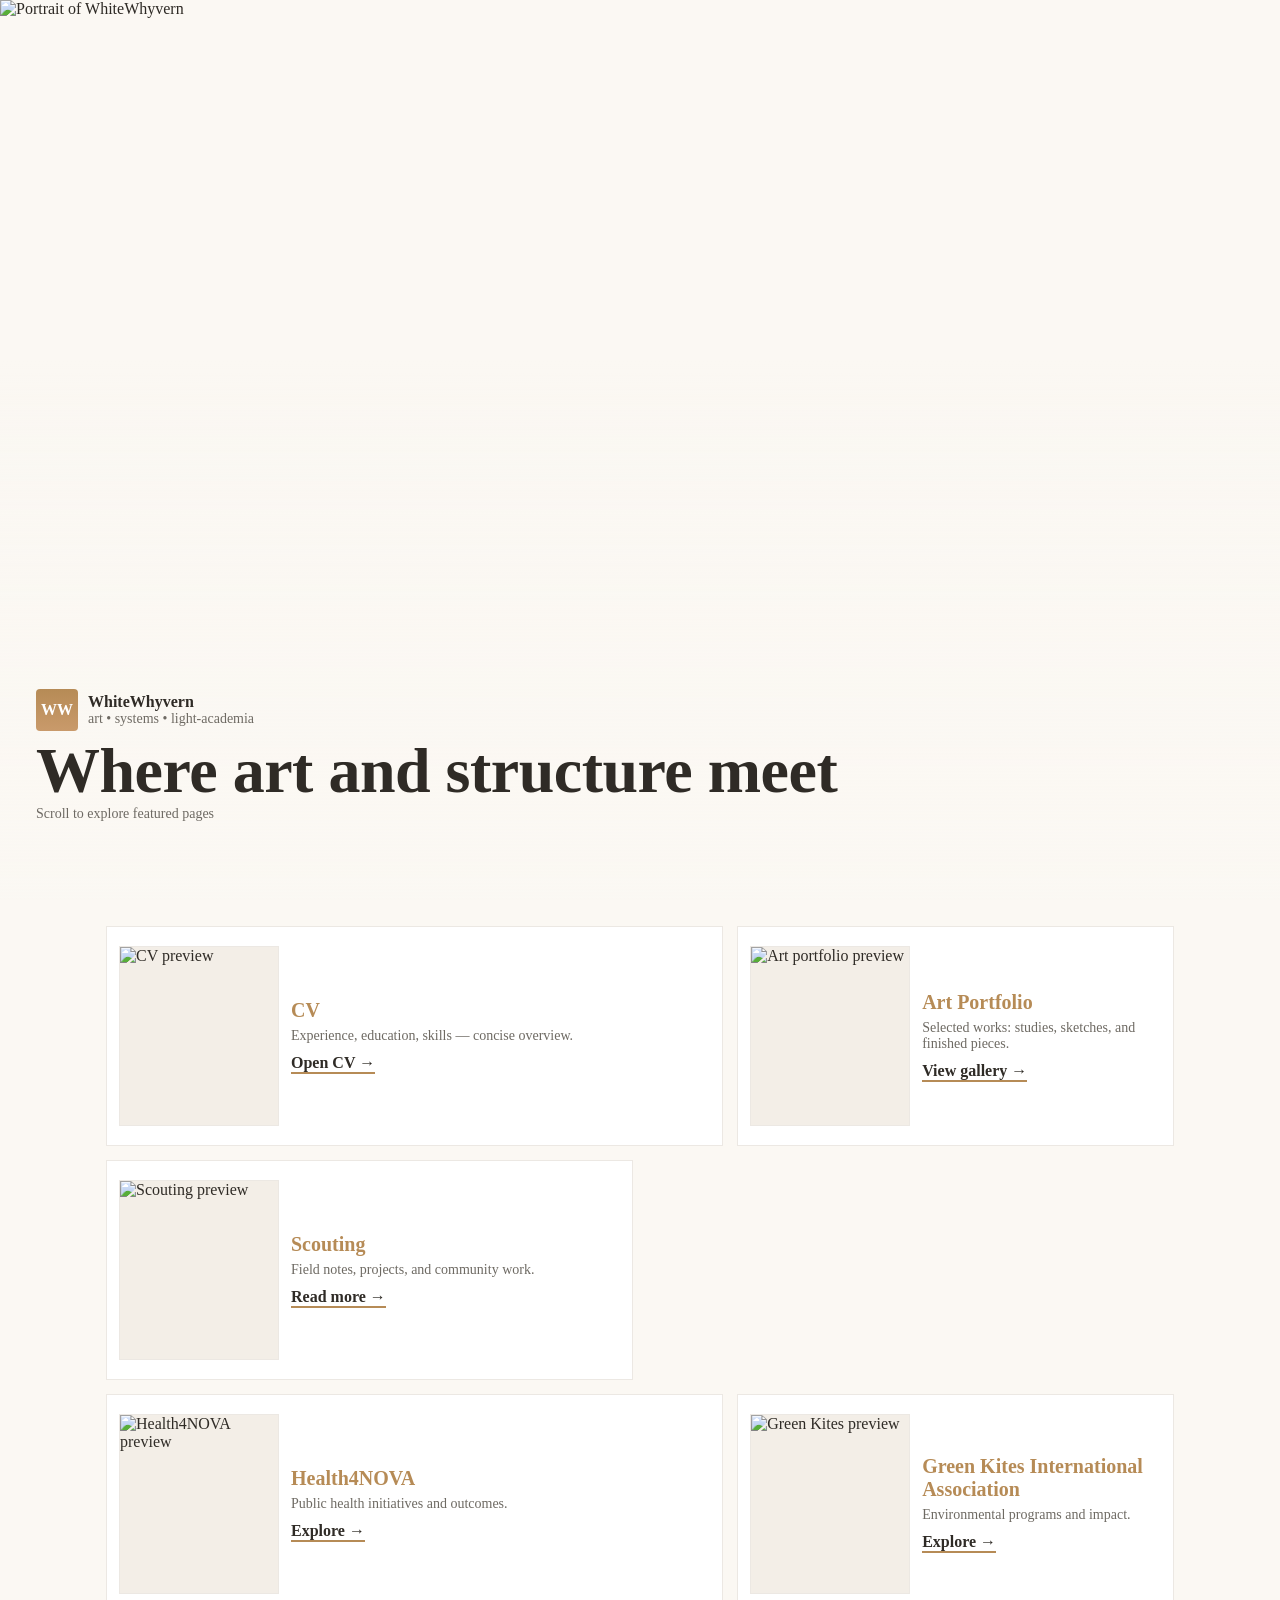
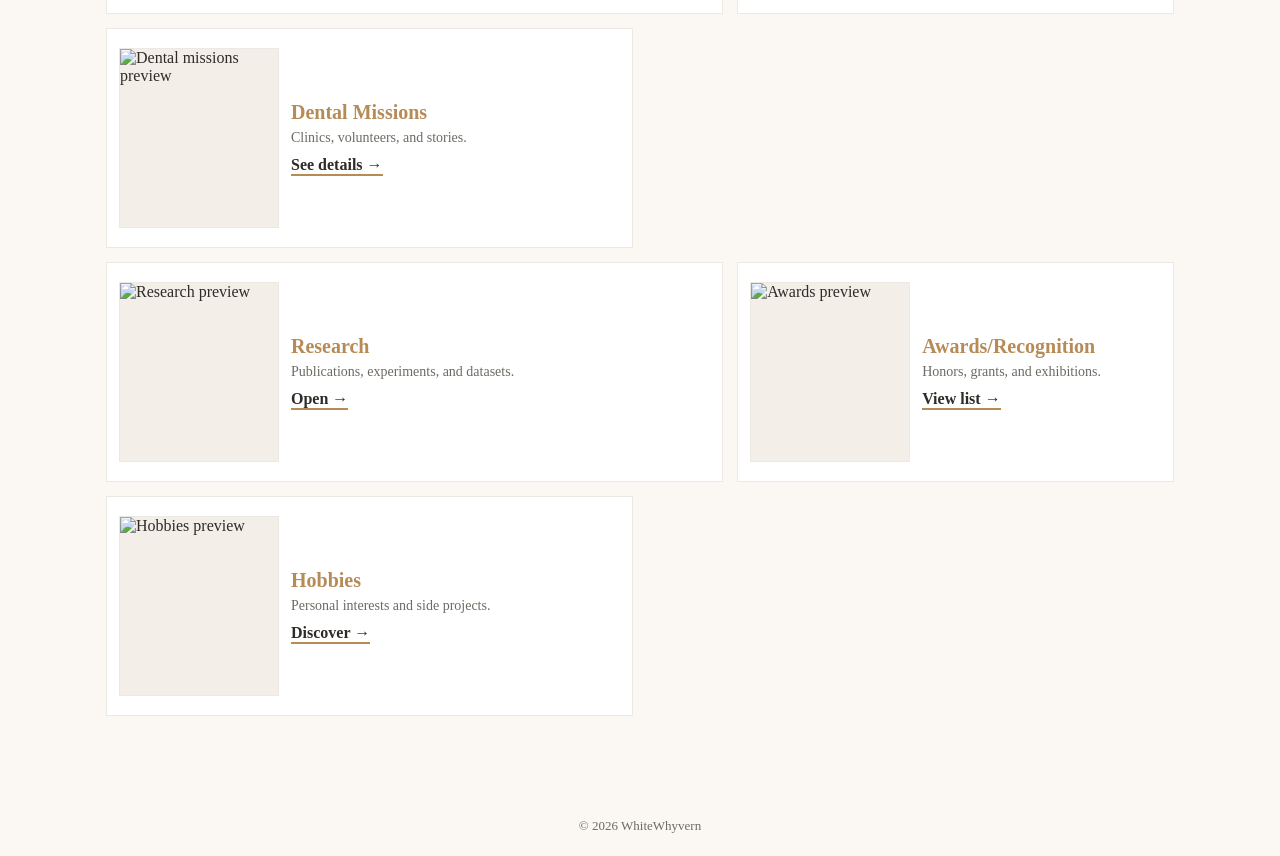
==== index.html @ 0920cbec "Update index.html" ====
<!doctype html>
<html lang="en">
<head>
<meta charset="utf-8" />
<meta name="viewport" content="width=device-width,initial-scale=1" />
<title>WhiteWhyvern — Portfolio</title>
<style>
  :root{
    --bg:#fbf8f3; --text:#2f2b26; --muted:#6e6a63; --accent:#b68b56;
    --gap:14px; --maxw:1100px;
  }
  *{box-sizing:border-box}
  html,body{height:100%;margin:0;background:var(--bg);color:var(--text);font-family:Georgia,serif;-webkit-font-smoothing:antialiased}
  a{color:inherit;text-decoration:none}

  /* Hero: full viewport, fades on scroll */
  .hero{
    position:relative; height:100vh; width:100%; overflow:hidden;
    display:grid; place-items:end start; padding:24px;
  }
  .hero img{
    position:absolute; inset:0; width:100%; height:100%;
    object-fit:cover; filter:contrast(1.02) saturate(.98);
    transform:translateZ(0);
  }
  .hero::after{ /* subtle vignette for readability */
    content:""; position:absolute; inset:0;
    background:linear-gradient(180deg,rgba(251,248,243,0.0) 40%, rgba(251,248,243,0.45) 70%, rgba(251,248,243,0.8) 100%);
    pointer-events:none;
  }
  .hero-caption{
    position:relative; z-index:2; color:#2f2b26; max-width:var(--maxw);
    padding:0 12px 6vh 12px;
  }
  .brand{display:flex;align-items:center;gap:10px;margin-bottom:10px}
  .logo{width:42px;height:42px;border-radius:4px;background:linear-gradient(180deg,var(--accent),#c99a6b);display:flex;align-items:center;justify-content:center;color:#fff;font-weight:800}
  .title{font-size:clamp(28px,6vw,64px);line-height:.95;margin:6px 0 4px 0;letter-spacing:-.5px}
  .tag{color:var(--muted);font-size:14px}

  /* Content area */
  main{max-width:var(--maxw);margin:0 auto;padding:26px 16px 80px}

  /* Snippet blocks grid */
  .grid{
    display:grid; gap:var(--gap);
    grid-template-columns:repeat(12,1fr);
  }
  .card{
    grid-column:span 6; min-height:220px; background:#fff; border:1px solid #ece8e3;
    display:grid; grid-template-columns:160px 1fr; gap:12px; padding:12px; align-items:center;
    opacity:0; transform:translateY(18px); transition:opacity .5s ease, transform .5s ease;
  }
  .card.reveal{opacity:1; transform:translateY(0)}
  .card:nth-child(3n+1){grid-column:span 7}
  .card:nth-child(3n+2){grid-column:span 5}
  .thumb{
    width:100%; height:180px; background:#f3eee7; border:1px solid #ece8e3; object-fit:cover;
  }
  .meta{padding-right:8px}
  .meta h3{margin:0 0 6px 0; font-size:20px; color:var(--accent)}
  .meta p{margin:0; color:var(--muted); font-size:14px}
  .cta{margin-top:10px; display:inline-block; font-weight:700; border-bottom:2px solid var(--accent)}

  /* Footer */
  footer{text-align:center;color:var(--muted);font-size:13px;padding:22px 12px}

  /* Responsive */
  @media (max-width:980px){
    .card{grid-column:span 12; grid-template-columns:1fr; text-align:left}
    .thumb{height:200px}
  }
</style>
</head>
<body>

<section class="hero" id="hero">
  <img src="https://placehold.co/2000x1400/efe7dd/8b6b4a?text=Your+Portrait+Placeholder" alt="Portrait of WhiteWhyvern">
  <div class="hero-caption">
    <div class="brand">
      <div class="logo">WW</div>
      <div>
        <div style="font-weight:800">WhiteWhyvern</div>
        <div class="tag">art • systems • light‑academia</div>
      </div>
    </div>
    <h1 class="title">Where art and structure meet</h1>
    <div class="tag">Scroll to explore featured pages</div>
  </div>
</section>

<main id="content">
  <div class="grid">
    <a class="card" href="./cv.html">
      <img class="thumb" src="https://placehold.co/600x400/f6efe6/9b7f63?text=CV" alt="CV preview">
      <div class="meta">
        <h3>CV</h3>
        <p>Experience, education, skills — concise overview.</p>
        <span class="cta">Open CV →</span>
      </div>
    </a>

    <a class="card" href="./art-portfolio.html">
      <img class="thumb" src="https://placehold.co/600x800/f8f4ef/a78a5b?text=Art" alt="Art portfolio preview">
      <div class="meta">
        <h3>Art Portfolio</h3>
        <p>Selected works: studies, sketches, and finished pieces.</p>
        <span class="cta">View gallery →</span>
      </div>
    </a>

    <a class="card" href="./scouting.html">
      <img class="thumb" src="https://placehold.co/600x500/efe8df/8b6b4a?text=Scouting" alt="Scouting preview">
      <div class="meta">
        <h3>Scouting</h3>
        <p>Field notes, projects, and community work.</p>
        <span class="cta">Read more →</span>
      </div>
    </a>

    <a class="card" href="./health4nova.html">
      <img class="thumb" src="https://placehold.co/600x500/efe7dd/8b6b4a?text=Health4NOVA" alt="Health4NOVA preview">
      <div class="meta">
        <h3>Health4NOVA</h3>
        <p>Public health initiatives and outcomes.</p>
        <span class="cta">Explore →</span>
      </div>
    </a>

    <a class="card" href="./green-kites.html">
      <img class="thumb" src="https://placehold.co/600x700/f7f2eb/af8f66?text=Green+Kites" alt="Green Kites preview">
      <div class="meta">
        <h3>Green Kites International Association</h3>
        <p>Environmental programs and impact.</p>
        <span class="cta">Explore →</span>
      </div>
    </a>

    <a class="card" href="./dental-missions.html">
      <img class="thumb" src="https://placehold.co/600x450/f2ebe3/9a7a56?text=Dental+Missions" alt="Dental missions preview">
      <div class="meta">
        <h3>Dental Missions</h3>
        <p>Clinics, volunteers, and stories.</p>
        <span class="cta">See details →</span>
      </div>
    </a>

    <a class="card" href="./research.html">
      <img class="thumb" src="https://placehold.co/600x450/f6efe6/9b7f63?text=Research" alt="Research preview">
      <div class="meta">
        <h3>Research</h3>
        <p>Publications, experiments, and datasets.</p>
        <span class="cta">Open →</span>
      </div>
    </a>

    <a class="card" href="./awards.html">
      <img class="thumb" src="https://placehold.co/600x450/f8f4ef/a78a5b?text=Awards" alt="Awards preview">
      <div class="meta">
        <h3>Awards/Recognition</h3>
        <p>Honors, grants, and exhibitions.</p>
        <span class="cta">View list →</span>
      </div>
    </a>

    <a class="card" href="./hobbies.html">
      <img class="thumb" src="https://placehold.co/600x500/efe8df/8b6b4a?text=Hobbies" alt="Hobbies preview">
      <div class="meta">
        <h3>Hobbies</h3>
        <p>Personal interests and side projects.</p>
        <span class="cta">Discover →</span>
      </div>
    </a>
  </div>
</main>

<footer>© <span id="year"></span> WhiteWhyvern</footer>

<script>
  // Fade hero on scroll; stronger near the bottom of the hero
  (function(){
    const hero = document.getElementById('hero');
    const year = document.getElementById('year');
    year.textContent = new Date().getFullYear();

    function onScroll(){
      const h = hero.offsetHeight || window.innerHeight;
      const y = Math.min(window.scrollY, h);
      const p = y / h; // 0 -> 1
      // Opacity eases out; clamp for safety
      const opacity = Math.max(0, 1 - p * 1.2);
      hero.style.opacity = opacity.toFixed(3);
      // Subtle parallax
      hero.style.transform = `translateY(${p * -12}px)`;
    }
    window.addEventListener('scroll', onScroll, {passive:true});
    onScroll();

    // Reveal cards nicely
    const io = new IntersectionObserver((entries)=>{
      entries.forEach(e=>{ if(e.isIntersecting) e.target.classList.add('reveal'); });
    },{threshold:0.12});
    document.querySelectorAll('.card').forEach(c=> io.observe(c));
  })();
</script>
</body>
</html>
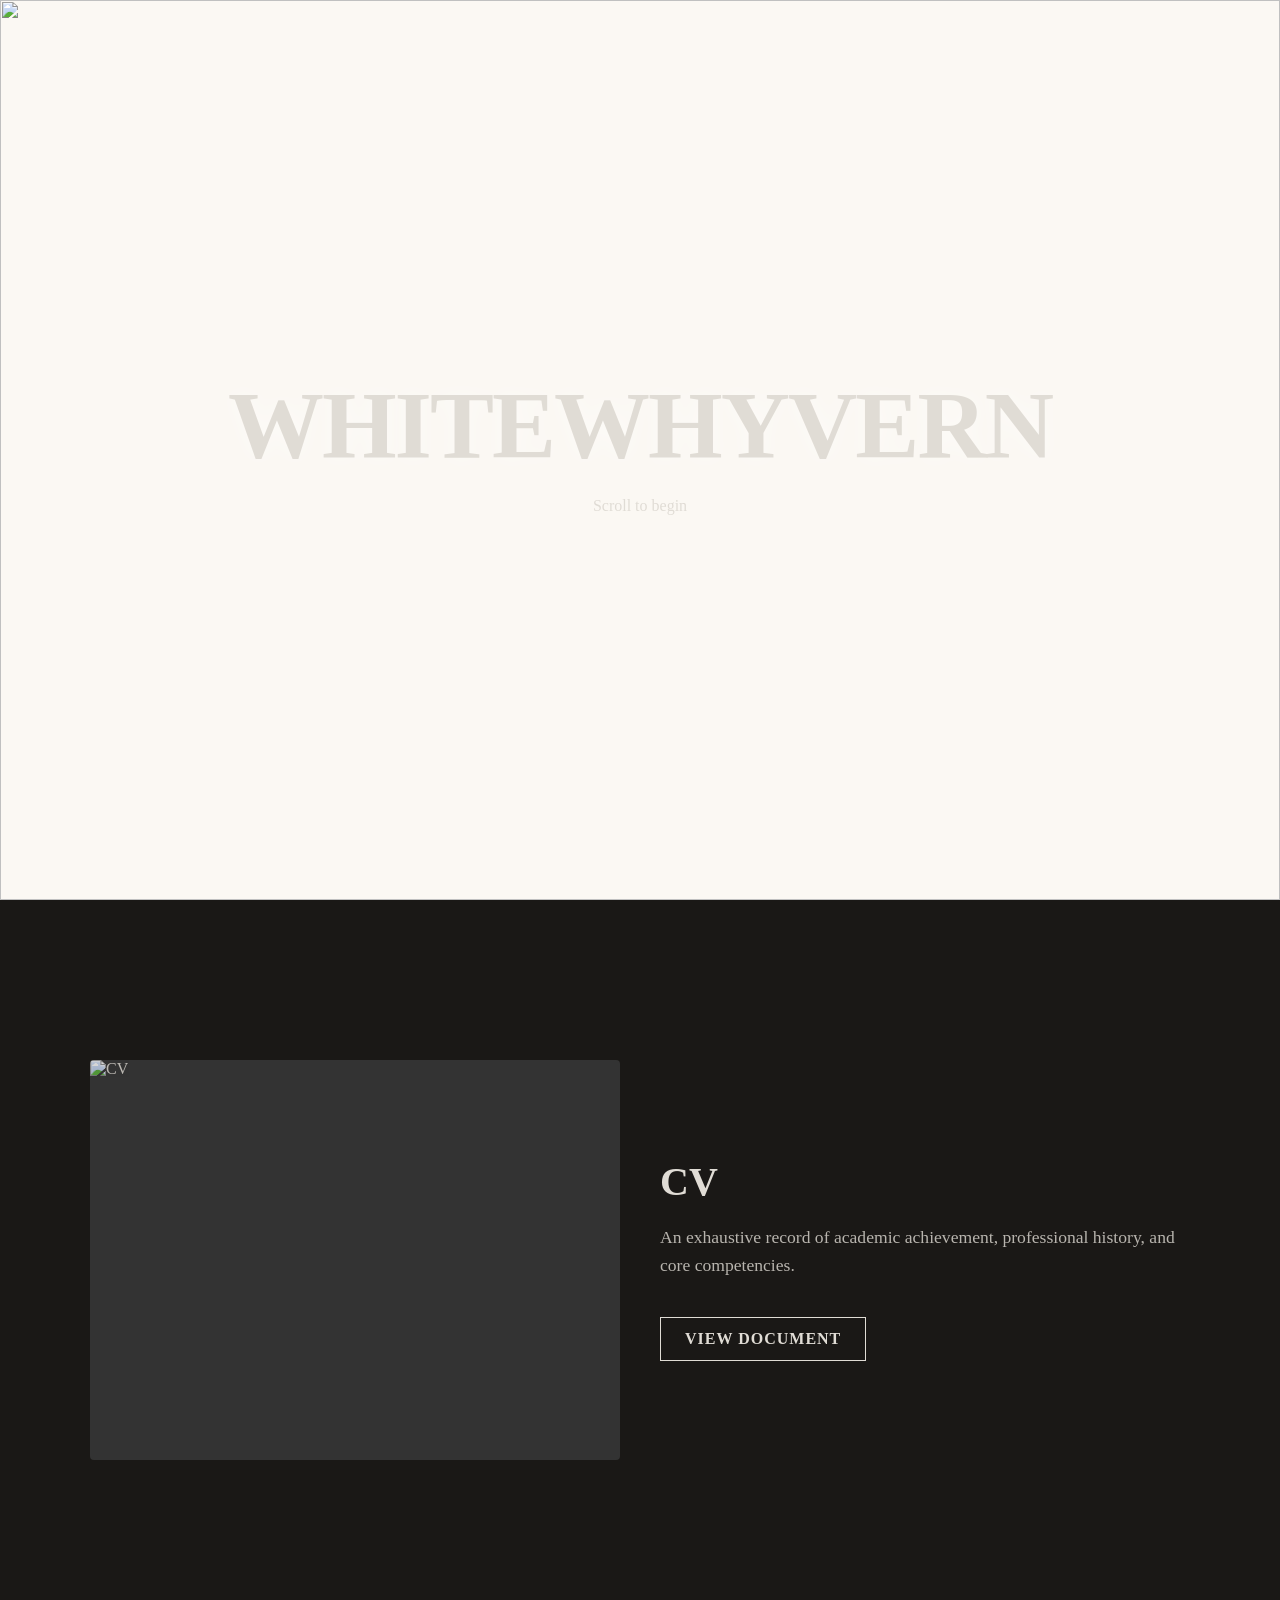
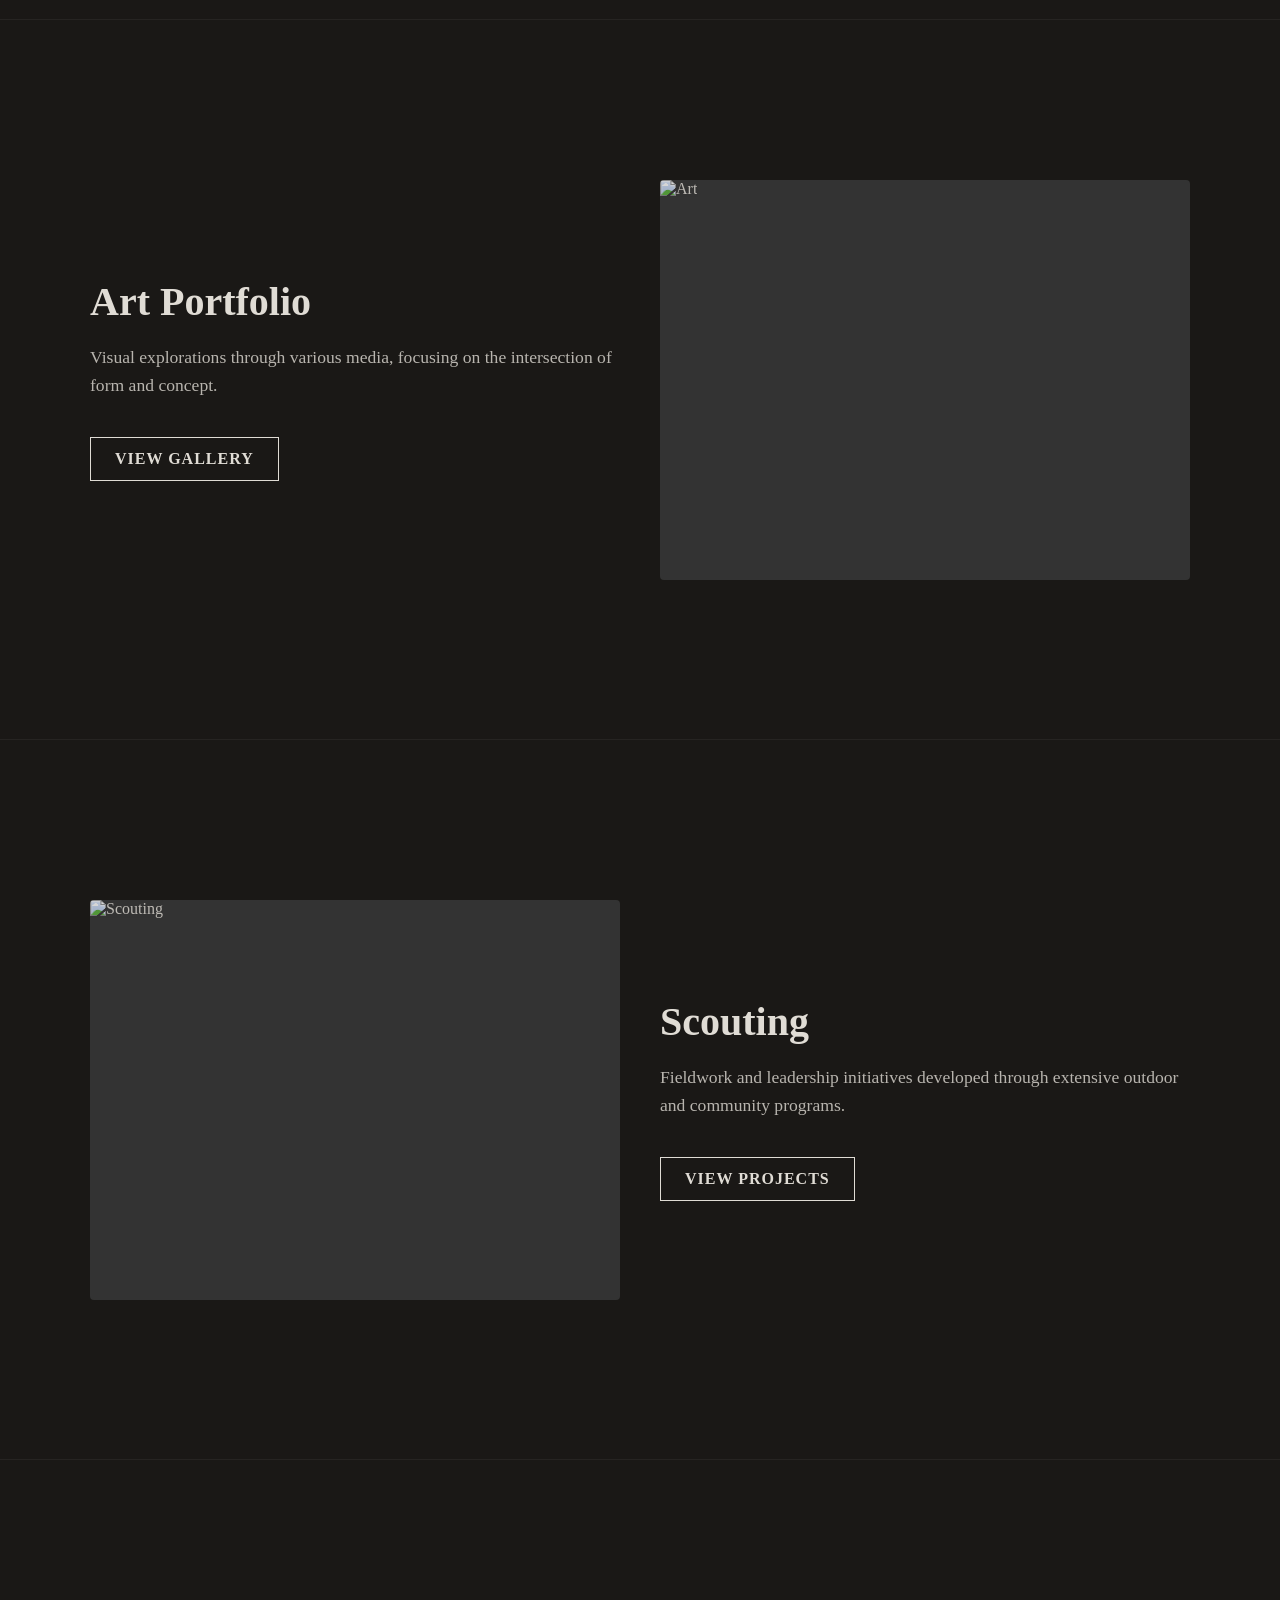
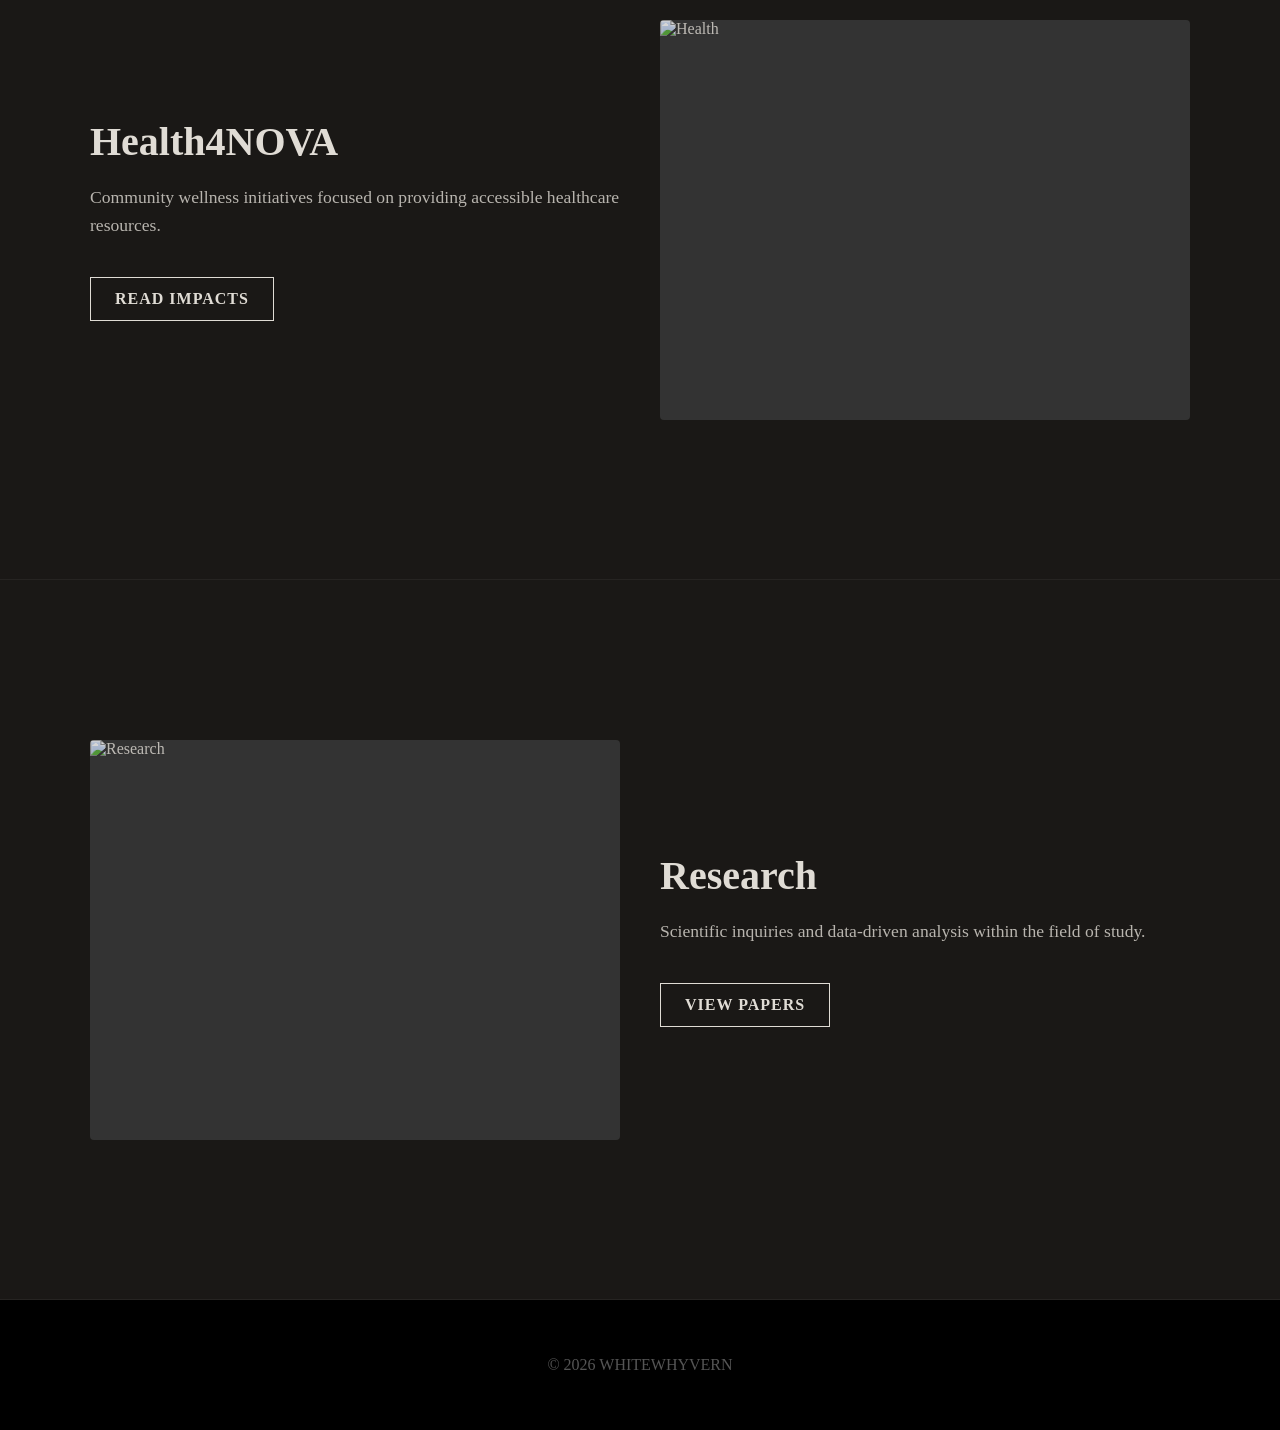
==== commit cac08789: "Update index.html" ====
--- a/index.html
+++ b/index.html
@@ -5,202 +5,286 @@
 <meta name="viewport" content="width=device-width,initial-scale=1" />
 <title>WhiteWhyvern — Portfolio</title>
 <style>
-  :root{
-    --bg:#fbf8f3; --text:#2f2b26; --muted:#6e6a63; --accent:#b68b56;
-    --gap:14px; --maxw:1100px;
-  }
-  *{box-sizing:border-box}
-  html,body{height:100%;margin:0;background:var(--bg);color:var(--text);font-family:Georgia,serif;-webkit-font-smoothing:antialiased}
-  a{color:inherit;text-decoration:none}
-
-  /* Hero: full viewport, fades on scroll */
-  .hero{
-    position:relative; height:100vh; width:100%; overflow:hidden;
-    display:grid; place-items:end start; padding:24px;
-  }
-  .hero img{
-    position:absolute; inset:0; width:100%; height:100%;
-    object-fit:cover; filter:contrast(1.02) saturate(.98);
-    transform:translateZ(0);
-  }
-  .hero::after{ /* subtle vignette for readability */
-    content:""; position:absolute; inset:0;
-    background:linear-gradient(180deg,rgba(251,248,243,0.0) 40%, rgba(251,248,243,0.45) 70%, rgba(251,248,243,0.8) 100%);
-    pointer-events:none;
-  }
-  .hero-caption{
-    position:relative; z-index:2; color:#2f2b26; max-width:var(--maxw);
-    padding:0 12px 6vh 12px;
-  }
-  .brand{display:flex;align-items:center;gap:10px;margin-bottom:10px}
-  .logo{width:42px;height:42px;border-radius:4px;background:linear-gradient(180deg,var(--accent),#c99a6b);display:flex;align-items:center;justify-content:center;color:#fff;font-weight:800}
-  .title{font-size:clamp(28px,6vw,64px);line-height:.95;margin:6px 0 4px 0;letter-spacing:-.5px}
-  .tag{color:var(--muted);font-size:14px}
-
-  /* Content area */
-  main{max-width:var(--maxw);margin:0 auto;padding:26px 16px 80px}
-
-  /* Snippet blocks grid */
-  .grid{
-    display:grid; gap:var(--gap);
-    grid-template-columns:repeat(12,1fr);
-  }
-  .card{
-    grid-column:span 6; min-height:220px; background:#fff; border:1px solid #ece8e3;
-    display:grid; grid-template-columns:160px 1fr; gap:12px; padding:12px; align-items:center;
-    opacity:0; transform:translateY(18px); transition:opacity .5s ease, transform .5s ease;
-  }
-  .card.reveal{opacity:1; transform:translateY(0)}
-  .card:nth-child(3n+1){grid-column:span 7}
-  .card:nth-child(3n+2){grid-column:span 5}
-  .thumb{
-    width:100%; height:180px; background:#f3eee7; border:1px solid #ece8e3; object-fit:cover;
-  }
-  .meta{padding-right:8px}
-  .meta h3{margin:0 0 6px 0; font-size:20px; color:var(--accent)}
-  .meta p{margin:0; color:var(--muted); font-size:14px}
-  .cta{margin-top:10px; display:inline-block; font-weight:700; border-bottom:2px solid var(--accent)}
-
-  /* Footer */
-  footer{text-align:center;color:var(--muted);font-size:13px;padding:22px 12px}
-
-  /* Responsive */
-  @media (max-width:980px){
-    .card{grid-column:span 12; grid-template-columns:1fr; text-align:left}
-    .thumb{height:200px}
+  :root {
+    --bg-light: #fbf8f3;
+    --text-light: #2f2b26;
+    --accent: #b68b56;
+    --transition: 0.8s cubic-bezier(0.2, 0.8, 0.2, 1);
+  }
+
+  * { box-sizing: border-box; }
+  
+  body {
+    margin: 0;
+    padding: 0;
+    background-color: var(--bg-light);
+    color: var(--text-light);
+    font-family: Georgia, serif;
+    overflow-x: hidden;
+    transition: background-color var(--transition), color var(--transition);
+  }
+
+  /* Fixed Hero Section */
+  .hero-container {
+    position: fixed;
+    top: 0;
+    left: 0;
+    width: 100%;
+    height: 100vh;
+    z-index: 10;
+    pointer-events: none; /* Allows clicking through to content once faded */
+    display: flex;
+    align-items: center;
+    justify-content: center;
+    background: var(--bg-light);
+  }
+
+  .hero-image {
+    width: 100%;
+    height: 100%;
+    object-fit: cover;
+    /* The circular mask */
+    clip-path: circle(100% at 50% 50%);
+    transition: clip-path 0.1s linear;
+  }
+
+  .hero-text {
+    position: absolute;
+    z-index: 11;
+    text-align: center;
+    width: 100%;
+  }
+
+  .hero-text h1 {
+    font-size: clamp(3rem, 8vw, 6rem);
+    margin: 0;
+    letter-spacing: -2px;
+    text-shadow: 0 0 20px rgba(255,255,255,0.5);
+  }
+
+  /* Main Content Layout */
+  main {
+    position: relative;
+    z-index: 5;
+    margin-top: 100vh; /* Starts after the hero */
+  }
+
+  section {
+    min-height: 80vh;
+    width: 100vw;
+    display: flex;
+    align-items: center;
+    justify-content: center;
+    padding: 10vh 5vw;
+    border-bottom: 1px solid rgba(255,255,255,0.05);
+  }
+
+  .container {
+    max-width: 1100px;
+    width: 100%;
+    display: flex;
+    gap: 40px;
+    align-items: center;
+  }
+
+  /* Rectangular image one side, text other */
+  .snippet-img {
+    flex: 1;
+    height: 400px;
+    background: #333;
+    border-radius: 4px;
+    overflow: hidden;
+  }
+
+  .snippet-img img {
+    width: 100%;
+    height: 100%;
+    object-fit: cover;
+    opacity: 0.8;
+    transition: opacity 0.5s;
+  }
+
+  .snippet-info {
+    flex: 1;
+  }
+
+  .snippet-info h2 {
+    font-size: 2.5rem;
+    margin: 0 0 1rem;
+    color: inherit;
+  }
+
+  .snippet-info p {
+    font-size: 1.1rem;
+    line-height: 1.6;
+    opacity: 0.8;
+  }
+
+  .btn {
+    display: inline-block;
+    margin-top: 20px;
+    padding: 12px 24px;
+    border: 1px solid currentColor;
+    text-decoration: none;
+    color: inherit;
+    font-weight: bold;
+    text-transform: uppercase;
+    letter-spacing: 1px;
+    transition: all 0.3s;
+  }
+
+  .btn:hover {
+    background: white;
+    color: black;
+  }
+
+  /* Alternating layout */
+  section:nth-child(even) .container {
+    flex-direction: row-reverse;
+  }
+
+  /* Color Schemes per Section */
+  .s-cv { --s-bg: #1a1816; --s-text: #e0dcd5; }
+  .s-art { --s-bg: #151a1e; --s-text: #d5dce0; }
+  .s-scout { --s-bg: #161a16; --s-text: #d6e0d5; }
+  .s-health { --s-bg: #1e1515; --s-text: #e0d5d5; }
+  .s-green { --s-bg: #1b1b14; --s-text: #dfdfd4; }
+  .s-dental { --s-bg: #19141b; --s-text: #dbd4df; }
+  .s-research { --s-bg: #141b1b; --s-text: #d4dfdf; }
+  .s-awards { --s-bg: #1f1d18; --s-text: #e7e2d9; }
+  .s-hobbies { --s-bg: #121212; --s-text: #ffffff; }
+
+  .active-section {
+    background-color: var(--s-bg) !important;
+    color: var(--s-text) !important;
+  }
+
+  footer {
+    padding: 40px;
+    text-align: center;
+    background: #000;
+    color: #555;
+  }
+
+  @media (max-width: 768px) {
+    .container { flex-direction: column !important; text-align: center; }
+    .snippet-img { width: 100%; height: 250px; }
   }
 </style>
 </head>
 <body>
 
-<section class="hero" id="hero">
-  <img src="https://placehold.co/2000x1400/efe7dd/8b6b4a?text=Your+Portrait+Placeholder" alt="Portrait of WhiteWhyvern">
-  <div class="hero-caption">
-    <div class="brand">
-      <div class="logo">WW</div>
-      <div>
-        <div style="font-weight:800">WhiteWhyvern</div>
-        <div class="tag">art • systems • light‑academia</div>
-      </div>
+  <!-- Hero with Circular Mask -->
+  <div class="hero-container" id="heroContainer">
+    <div class="hero-text" id="heroText">
+      <h1>WHITEWHYVERN</h1>
+      <p>Scroll to begin</p>
     </div>
-    <h1 class="title">Where art and structure meet</h1>
-    <div class="tag">Scroll to explore featured pages</div>
+    <img src="https://placehold.co/2000x1400/efe7dd/8b6b4a?text=Your+Portrait" class="hero-image" id="heroImg">
   </div>
-</section>
-
-<main id="content">
-  <div class="grid">
-    <a class="card" href="./cv.html">
-      <img class="thumb" src="https://placehold.co/600x400/f6efe6/9b7f63?text=CV" alt="CV preview">
-      <div class="meta">
-        <h3>CV</h3>
-        <p>Experience, education, skills — concise overview.</p>
-        <span class="cta">Open CV →</span>
-      </div>
-    </a>
-
-    <a class="card" href="./art-portfolio.html">
-      <img class="thumb" src="https://placehold.co/600x800/f8f4ef/a78a5b?text=Art" alt="Art portfolio preview">
-      <div class="meta">
-        <h3>Art Portfolio</h3>
-        <p>Selected works: studies, sketches, and finished pieces.</p>
-        <span class="cta">View gallery →</span>
-      </div>
-    </a>
-
-    <a class="card" href="./scouting.html">
-      <img class="thumb" src="https://placehold.co/600x500/efe8df/8b6b4a?text=Scouting" alt="Scouting preview">
-      <div class="meta">
-        <h3>Scouting</h3>
-        <p>Field notes, projects, and community work.</p>
-        <span class="cta">Read more →</span>
-      </div>
-    </a>
-
-    <a class="card" href="./health4nova.html">
-      <img class="thumb" src="https://placehold.co/600x500/efe7dd/8b6b4a?text=Health4NOVA" alt="Health4NOVA preview">
-      <div class="meta">
-        <h3>Health4NOVA</h3>
-        <p>Public health initiatives and outcomes.</p>
-        <span class="cta">Explore →</span>
-      </div>
-    </a>
-
-    <a class="card" href="./green-kites.html">
-      <img class="thumb" src="https://placehold.co/600x700/f7f2eb/af8f66?text=Green+Kites" alt="Green Kites preview">
-      <div class="meta">
-        <h3>Green Kites International Association</h3>
-        <p>Environmental programs and impact.</p>
-        <span class="cta">Explore →</span>
-      </div>
-    </a>
-
-    <a class="card" href="./dental-missions.html">
-      <img class="thumb" src="https://placehold.co/600x450/f2ebe3/9a7a56?text=Dental+Missions" alt="Dental missions preview">
-      <div class="meta">
-        <h3>Dental Missions</h3>
-        <p>Clinics, volunteers, and stories.</p>
-        <span class="cta">See details →</span>
-      </div>
-    </a>
-
-    <a class="card" href="./research.html">
-      <img class="thumb" src="https://placehold.co/600x450/f6efe6/9b7f63?text=Research" alt="Research preview">
-      <div class="meta">
-        <h3>Research</h3>
-        <p>Publications, experiments, and datasets.</p>
-        <span class="cta">Open →</span>
-      </div>
-    </a>
-
-    <a class="card" href="./awards.html">
-      <img class="thumb" src="https://placehold.co/600x450/f8f4ef/a78a5b?text=Awards" alt="Awards preview">
-      <div class="meta">
-        <h3>Awards/Recognition</h3>
-        <p>Honors, grants, and exhibitions.</p>
-        <span class="cta">View list →</span>
-      </div>
-    </a>
-
-    <a class="card" href="./hobbies.html">
-      <img class="thumb" src="https://placehold.co/600x500/efe8df/8b6b4a?text=Hobbies" alt="Hobbies preview">
-      <div class="meta">
-        <h3>Hobbies</h3>
-        <p>Personal interests and side projects.</p>
-        <span class="cta">Discover →</span>
-      </div>
-    </a>
-  </div>
-</main>
-
-<footer>© <span id="year"></span> WhiteWhyvern</footer>
-
-<script>
-  // Fade hero on scroll; stronger near the bottom of the hero
-  (function(){
-    const hero = document.getElementById('hero');
-    const year = document.getElementById('year');
-    year.textContent = new Date().getFullYear();
-
-    function onScroll(){
-      const h = hero.offsetHeight || window.innerHeight;
-      const y = Math.min(window.scrollY, h);
-      const p = y / h; // 0 -> 1
-      // Opacity eases out; clamp for safety
-      const opacity = Math.max(0, 1 - p * 1.2);
-      hero.style.opacity = opacity.toFixed(3);
-      // Subtle parallax
-      hero.style.transform = `translateY(${p * -12}px)`;
-    }
-    window.addEventListener('scroll', onScroll, {passive:true});
-    onScroll();
-
-    // Reveal cards nicely
-    const io = new IntersectionObserver((entries)=>{
-      entries.forEach(e=>{ if(e.isIntersecting) e.target.classList.add('reveal'); });
-    },{threshold:0.12});
-    document.querySelectorAll('.card').forEach(c=> io.observe(c));
-  })();
-</script>
+
+  <main>
+    <!-- Section: CV -->
+    <section class="s-cv" id="cv">
+      <div class="container">
+        <div class="snippet-img"><img src="https://placehold.co/800x600/222/eee?text=Curriculum+Vitae" alt="CV"></div>
+        <div class="snippet-info">
+          <h2>CV</h2>
+          <p>An exhaustive record of academic achievement, professional history, and core competencies.</p>
+          <a href="cv.html" class="btn">View Document</a>
+        </div>
+      </div>
+    </section>
+
+    <!-- Section: Art -->
+    <section class="s-art" id="art">
+      <div class="container">
+        <div class="snippet-img"><img src="https://placehold.co/800x600/222/eee?text=Portfolio" alt="Art"></div>
+        <div class="snippet-info">
+          <h2>Art Portfolio</h2>
+          <p>Visual explorations through various media, focusing on the intersection of form and concept.</p>
+          <a href="art-portfolio.html" class="btn">View Gallery</a>
+        </div>
+      </div>
+    </section>
+
+    <!-- Section: Scouting -->
+    <section class="s-scout" id="scout">
+      <div class="container">
+        <div class="snippet-img"><img src="https://placehold.co/800x600/222/eee?text=Scouting" alt="Scouting"></div>
+        <div class="snippet-info">
+          <h2>Scouting</h2>
+          <p>Fieldwork and leadership initiatives developed through extensive outdoor and community programs.</p>
+          <a href="scouting.html" class="btn">View Projects</a>
+        </div>
+      </div>
+    </section>
+
+    <!-- Section: Health4NOVA -->
+    <section class="s-health" id="health">
+      <div class="container">
+        <div class="snippet-img"><img src="https://placehold.co/800x600/222/eee?text=Health4NOVA" alt="Health"></div>
+        <div class="snippet-info">
+          <h2>Health4NOVA</h2>
+          <p>Community wellness initiatives focused on providing accessible healthcare resources.</p>
+          <a href="health4nova.html" class="btn">Read Impacts</a>
+        </div>
+      </div>
+    </section>
+
+    <!-- Repeat for other sections... -->
+    <section class="s-research" id="research">
+      <div class="container">
+        <div class="snippet-img"><img src="https://placehold.co/800x600/222/eee?text=Research" alt="Research"></div>
+        <div class="snippet-info">
+          <h2>Research</h2>
+          <p>Scientific inquiries and data-driven analysis within the field of study.</p>
+          <a href="research.html" class="btn">View Papers</a>
+        </div>
+      </div>
+    </section>
+  </main>
+
+  <footer>
+    <p>&copy; <span id="year"></span> WHITEWHYVERN</p>
+  </footer>
+
+  <script>
+    const heroImg = document.getElementById('heroImg');
+    const heroText = document.getElementById('heroText');
+    const heroContainer = document.getElementById('heroContainer');
+    const sections = document.querySelectorAll('section');
+
+    window.addEventListener('scroll', () => {
+      const scrollY = window.scrollY;
+      const vh = window.innerHeight;
+
+      // 1. Circle Mask Effect
+      // As user scrolls the first 100vh, the circle shrinks from 100% to 0%
+      const percentage = Math.max(0, 100 - (scrollY / vh * 100));
+      heroImg.style.clipPath = `circle(${percentage}% at 50% 50%)`;
+      
+      // Fade text and container
+      heroText.style.opacity = 1 - (scrollY / (vh * 0.5));
+      if (percentage <= 0) {
+        heroContainer.style.display = 'none';
+      } else {
+        heroContainer.style.display = 'flex';
+      }
+
+      // 2. Theme Switching Logic
+      sections.forEach(section => {
+        const top = section.offsetTop - (vh / 2);
+        const bottom = top + section.offsetHeight;
+        
+        if (scrollY >= top && scrollY <= bottom) {
+          document.body.style.backgroundColor = getComputedStyle(section).getPropertyValue('--s-bg');
+          document.body.style.color = getComputedStyle(section).getPropertyValue('--s-text');
+        }
+      });
+    });
+
+    document.getElementById('year').textContent = new Date().getFullYear();
+  </script>
 </body>
 </html>
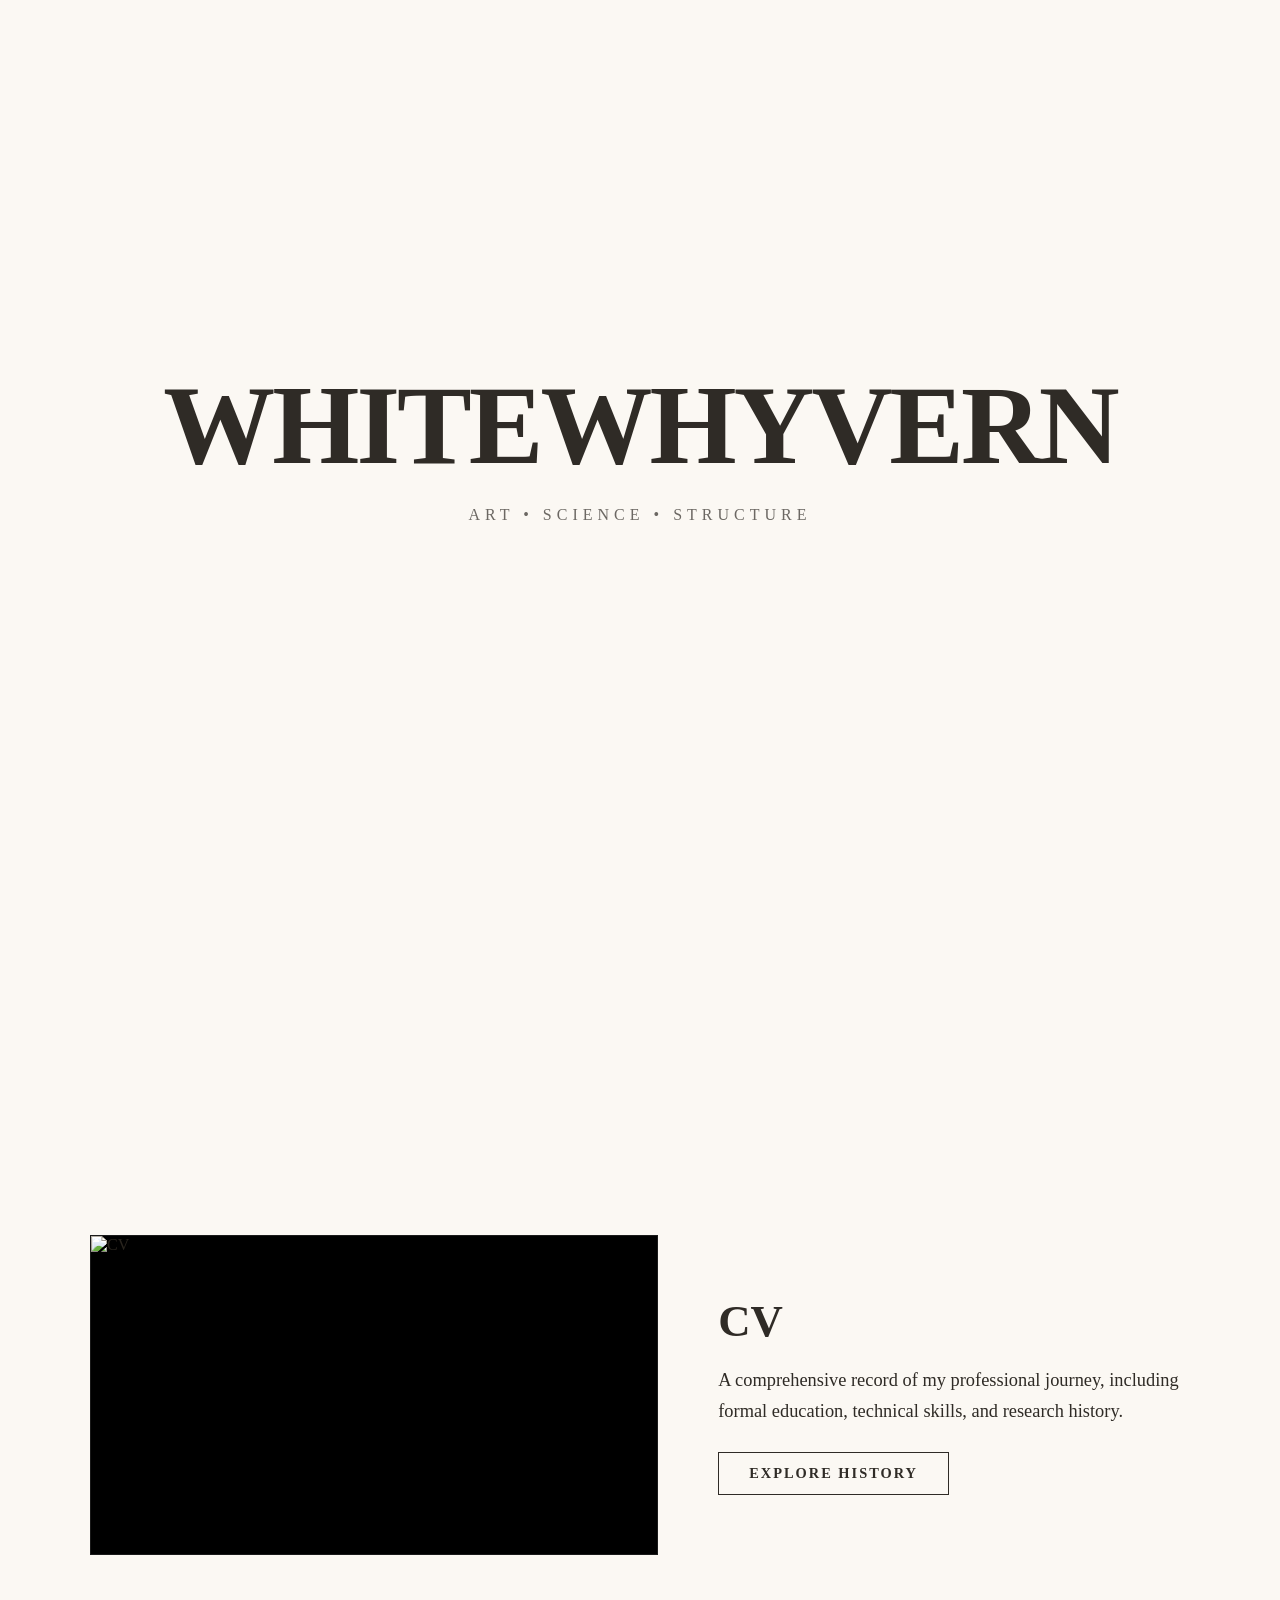
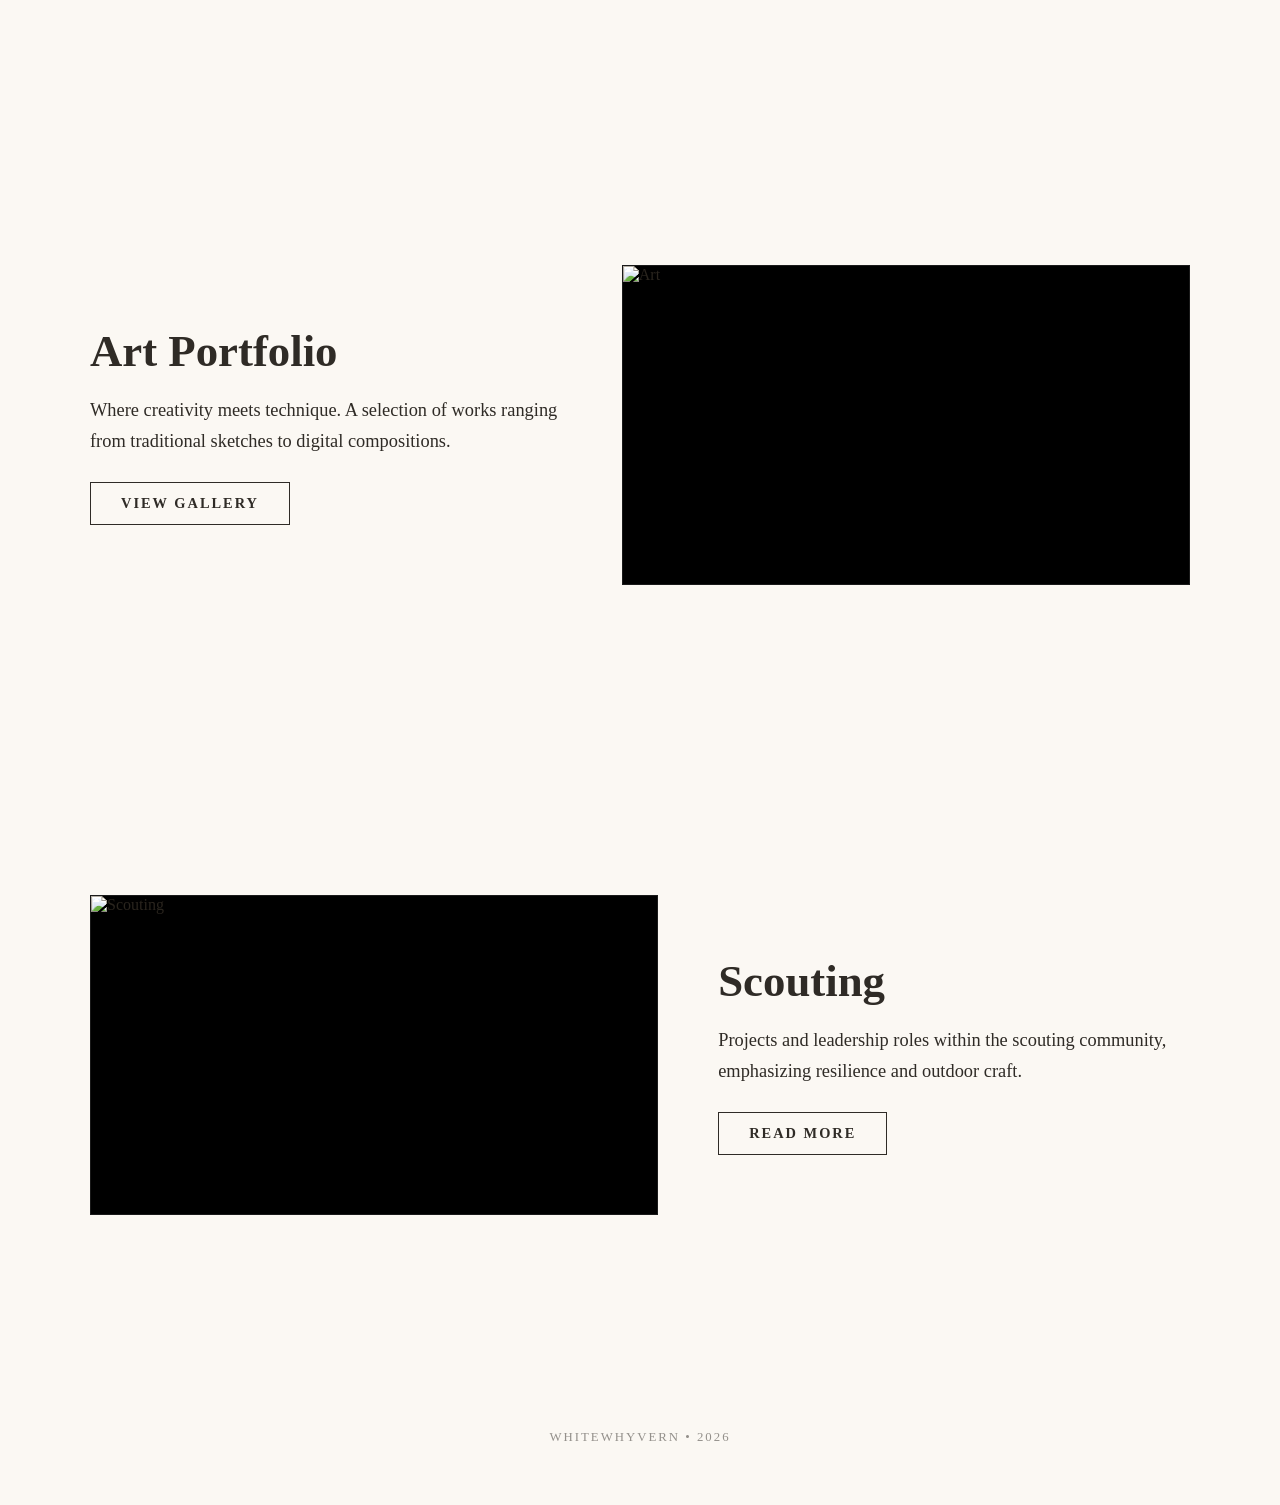
==== commit 65f01514: "Update index.html" ====
--- a/index.html
+++ b/index.html
@@ -6,10 +6,14 @@
 <title>WhiteWhyvern — Portfolio</title>
 <style>
   :root {
-    --bg-light: #fbf8f3;
-    --text-light: #2f2b26;
+    /* Light Academia Colors */
+    --c-light-bg: 251, 248, 243; /* #fbf8f3 */
+    --c-light-text: 47, 43, 38;  /* #2f2b26 */
+    /* Dark Academic Colors */
+    --c-dark-bg: 26, 24, 22;     /* #1a1816 */
+    --c-dark-text: 224, 220, 213; /* #e0dcd5 */
+    
     --accent: #b68b56;
-    --transition: 0.8s cubic-bezier(0.2, 0.8, 0.2, 1);
   }
 
   * { box-sizing: border-box; }
@@ -17,91 +21,94 @@
   body {
     margin: 0;
     padding: 0;
-    background-color: var(--bg-light);
-    color: var(--text-light);
+    background-color: rgb(var(--c-light-bg));
+    color: rgb(var(--c-light-text));
     font-family: Georgia, serif;
     overflow-x: hidden;
-    transition: background-color var(--transition), color var(--transition);
-  }
-
-  /* Fixed Hero Section */
-  .hero-container {
+  }
+
+  /* Fixed Hero Layer */
+  .hero-wrapper {
     position: fixed;
     top: 0;
     left: 0;
     width: 100%;
     height: 100vh;
     z-index: 10;
-    pointer-events: none; /* Allows clicking through to content once faded */
+    pointer-events: none;
+  }
+
+  .hero-image {
+    width: 100%;
+    height: 100%;
+    object-fit: cover;
+    /* Linking the image to the SVG mask below */
+    mask: url(#mask-circles);
+    -webkit-mask: url(#mask-circles);
+  }
+
+  .hero-content {
+    position: absolute;
+    top: 50%;
+    left: 50%;
+    transform: translate(-50%, -50%);
+    text-align: center;
+    width: 100%;
+    z-index: 12;
+  }
+
+  .hero-content h1 {
+    font-size: clamp(3rem, 10vw, 7rem);
+    margin: 0;
+    letter-spacing: -3px;
+    font-weight: 900;
+  }
+
+  /* SVG Mask setup - hidden from view */
+  #svg-mask-element {
+    position: absolute;
+    width: 0;
+    height: 0;
+  }
+
+  /* Content Sections */
+  main {
+    position: relative;
+    z-index: 5;
+    margin-top: 120vh; /* Spacing to allow scroll effect visibility */
+  }
+
+  section {
+    min-height: 70vh;
     display: flex;
     align-items: center;
     justify-content: center;
-    background: var(--bg-light);
-  }
-
-  .hero-image {
+    padding: 80px 5vw;
+    transition: opacity 0.6s;
+  }
+
+  .container {
+    max-width: 1100px;
+    width: 100%;
+    display: flex;
+    gap: 60px;
+    align-items: center;
+  }
+
+  .snippet-img {
+    flex: 1.2;
+    aspect-ratio: 16 / 9;
+    background: #000;
+    overflow: hidden;
+    border: 1px solid rgba(255,255,255,0.1);
+  }
+
+  .snippet-img img {
     width: 100%;
     height: 100%;
     object-fit: cover;
-    /* The circular mask */
-    clip-path: circle(100% at 50% 50%);
-    transition: clip-path 0.1s linear;
-  }
-
-  .hero-text {
-    position: absolute;
-    z-index: 11;
-    text-align: center;
-    width: 100%;
-  }
-
-  .hero-text h1 {
-    font-size: clamp(3rem, 8vw, 6rem);
-    margin: 0;
-    letter-spacing: -2px;
-    text-shadow: 0 0 20px rgba(255,255,255,0.5);
-  }
-
-  /* Main Content Layout */
-  main {
-    position: relative;
-    z-index: 5;
-    margin-top: 100vh; /* Starts after the hero */
-  }
-
-  section {
-    min-height: 80vh;
-    width: 100vw;
-    display: flex;
-    align-items: center;
-    justify-content: center;
-    padding: 10vh 5vw;
-    border-bottom: 1px solid rgba(255,255,255,0.05);
-  }
-
-  .container {
-    max-width: 1100px;
-    width: 100%;
-    display: flex;
-    gap: 40px;
-    align-items: center;
-  }
-
-  /* Rectangular image one side, text other */
-  .snippet-img {
-    flex: 1;
-    height: 400px;
-    background: #333;
-    border-radius: 4px;
-    overflow: hidden;
-  }
-
-  .snippet-img img {
-    width: 100%;
-    height: 100%;
-    object-fit: cover;
-    opacity: 0.8;
-    transition: opacity 0.5s;
+    display: block;
+    filter: sepia(20%) contrast(110%);
   }
 
   .snippet-info {
@@ -109,33 +116,32 @@
   }
 
   .snippet-info h2 {
-    font-size: 2.5rem;
-    margin: 0 0 1rem;
-    color: inherit;
+    font-size: 2.8rem;
+    margin: 0 0 15px;
   }
 
   .snippet-info p {
-    font-size: 1.1rem;
-    line-height: 1.6;
-    opacity: 0.8;
+    font-size: 1.15rem;
+    line-height: 1.7;
+    margin-bottom: 25px;
   }
 
   .btn {
     display: inline-block;
-    margin-top: 20px;
-    padding: 12px 24px;
+    padding: 12px 30px;
     border: 1px solid currentColor;
     text-decoration: none;
     color: inherit;
+    font-size: 0.9rem;
     font-weight: bold;
     text-transform: uppercase;
-    letter-spacing: 1px;
-    transition: all 0.3s;
+    letter-spacing: 2px;
+    transition: 0.3s;
   }
 
   .btn:hover {
-    background: white;
-    color: black;
+    background: #fff;
+    color: #000;
   }
 
   /* Alternating layout */
@@ -143,145 +149,143 @@
     flex-direction: row-reverse;
   }
 
-  /* Color Schemes per Section */
-  .s-cv { --s-bg: #1a1816; --s-text: #e0dcd5; }
-  .s-art { --s-bg: #151a1e; --s-text: #d5dce0; }
-  .s-scout { --s-bg: #161a16; --s-text: #d6e0d5; }
-  .s-health { --s-bg: #1e1515; --s-text: #e0d5d5; }
-  .s-green { --s-bg: #1b1b14; --s-text: #dfdfd4; }
-  .s-dental { --s-bg: #19141b; --s-text: #dbd4df; }
-  .s-research { --s-bg: #141b1b; --s-text: #d4dfdf; }
-  .s-awards { --s-bg: #1f1d18; --s-text: #e7e2d9; }
-  .s-hobbies { --s-bg: #121212; --s-text: #ffffff; }
-
-  .active-section {
-    background-color: var(--s-bg) !important;
-    color: var(--s-text) !important;
-  }
-
   footer {
-    padding: 40px;
+    padding: 60px;
     text-align: center;
-    background: #000;
-    color: #555;
-  }
-
-  @media (max-width: 768px) {
-    .container { flex-direction: column !important; text-align: center; }
-    .snippet-img { width: 100%; height: 250px; }
+    font-size: 0.8rem;
+    letter-spacing: 2px;
+    opacity: 0.5;
+  }
+
+  @media (max-width: 850px) {
+    .container { flex-direction: column !important; gap: 30px; }
+    .snippet-img { width: 100%; }
   }
 </style>
 </head>
 <body>
 
-  <!-- Hero with Circular Mask -->
-  <div class="hero-container" id="heroContainer">
-    <div class="hero-text" id="heroText">
+  <!-- Hidden SVG for Multiple Circle Masking -->
+  <svg id="svg-mask-element">
+    <mask id="mask-circles">
+      <rect width="100%" height="100%" fill="white" />
+      <g id="circle-grid" fill="black">
+        <!-- Circles will be injected here by JavaScript -->
+      </g>
+    </mask>
+  </svg>
+
+  <div class="hero-wrapper" id="heroWrapper">
+    <div class="hero-content" id="heroText">
       <h1>WHITEWHYVERN</h1>
-      <p>Scroll to begin</p>
+      <p style="letter-spacing: 5px; opacity: 0.7;">ART &bull; SCIENCE &bull; STRUCTURE</p>
     </div>
-    <img src="https://placehold.co/2000x1400/efe7dd/8b6b4a?text=Your+Portrait" class="hero-image" id="heroImg">
+    <img src="https://placehold.co/2000x1400/efe7dd/8b6b4a?text=Your+Portrait" class="hero-image">
   </div>
 
   <main>
-    <!-- Section: CV -->
-    <section class="s-cv" id="cv">
+    <section id="cv">
       <div class="container">
-        <div class="snippet-img"><img src="https://placehold.co/800x600/222/eee?text=Curriculum+Vitae" alt="CV"></div>
+        <div class="snippet-img"><img src="https://placehold.co/800x450/111/444?text=CV" alt="CV"></div>
         <div class="snippet-info">
           <h2>CV</h2>
-          <p>An exhaustive record of academic achievement, professional history, and core competencies.</p>
-          <a href="cv.html" class="btn">View Document</a>
+          <p>A comprehensive record of my professional journey, including formal education, technical skills, and research history.</p>
+          <a href="cv.html" class="btn">Explore History</a>
         </div>
       </div>
     </section>
 
-    <!-- Section: Art -->
-    <section class="s-art" id="art">
+    <section id="art">
       <div class="container">
-        <div class="snippet-img"><img src="https://placehold.co/800x600/222/eee?text=Portfolio" alt="Art"></div>
+        <div class="snippet-img"><img src="https://placehold.co/800x450/111/444?text=Art" alt="Art"></div>
         <div class="snippet-info">
           <h2>Art Portfolio</h2>
-          <p>Visual explorations through various media, focusing on the intersection of form and concept.</p>
+          <p>Where creativity meets technique. A selection of works ranging from traditional sketches to digital compositions.</p>
           <a href="art-portfolio.html" class="btn">View Gallery</a>
         </div>
       </div>
     </section>
 
-    <!-- Section: Scouting -->
-    <section class="s-scout" id="scout">
+    <section id="scouting">
       <div class="container">
-        <div class="snippet-img"><img src="https://placehold.co/800x600/222/eee?text=Scouting" alt="Scouting"></div>
+        <div class="snippet-img"><img src="https://placehold.co/800x450/111/444?text=Scouting" alt="Scouting"></div>
         <div class="snippet-info">
           <h2>Scouting</h2>
-          <p>Fieldwork and leadership initiatives developed through extensive outdoor and community programs.</p>
-          <a href="scouting.html" class="btn">View Projects</a>
-        </div>
-      </div>
-    </section>
-
-    <!-- Section: Health4NOVA -->
-    <section class="s-health" id="health">
-      <div class="container">
-        <div class="snippet-img"><img src="https://placehold.co/800x600/222/eee?text=Health4NOVA" alt="Health"></div>
-        <div class="snippet-info">
-          <h2>Health4NOVA</h2>
-          <p>Community wellness initiatives focused on providing accessible healthcare resources.</p>
-          <a href="health4nova.html" class="btn">Read Impacts</a>
-        </div>
-      </div>
-    </section>
-
-    <!-- Repeat for other sections... -->
-    <section class="s-research" id="research">
-      <div class="container">
-        <div class="snippet-img"><img src="https://placehold.co/800x600/222/eee?text=Research" alt="Research"></div>
-        <div class="snippet-info">
-          <h2>Research</h2>
-          <p>Scientific inquiries and data-driven analysis within the field of study.</p>
-          <a href="research.html" class="btn">View Papers</a>
+          <p>Projects and leadership roles within the scouting community, emphasizing resilience and outdoor craft.</p>
+          <a href="scouting.html" class="btn">Read More</a>
         </div>
       </div>
     </section>
   </main>
 
   <footer>
-    <p>&copy; <span id="year"></span> WHITEWHYVERN</p>
+    WHITEWHYVERN &bull; <span id="year"></span>
   </footer>
 
   <script>
-    const heroImg = document.getElementById('heroImg');
+    const circleGrid = document.getElementById('circle-grid');
     const heroText = document.getElementById('heroText');
-    const heroContainer = document.getElementById('heroContainer');
-    const sections = document.querySelectorAll('section');
-
+    const heroWrapper = document.getElementById('heroWrapper');
+    
+    // 1. Create a Grid of Circles in the SVG Mask
+    const rows = 10;
+    const cols = 15;
+    const circles = [];
+
+    for (let i = 0; i < rows; i++) {
+      for (let j = 0; j < cols; j++) {
+        const circle = document.createElementNS("http://www.w3.org/2000/svg", "circle");
+        // Distribute circles across the viewbox
+        circle.setAttribute("cx", `${(j / (cols - 1)) * 100}%`);
+        circle.setAttribute("cy", `${(i / (rows - 1)) * 100}%`);
+        circle.setAttribute("r", "0"); // Start with 0 radius
+        circleGrid.appendChild(circle);
+        circles.push(circle);
+      }
+    }
+
+    // 2. Smooth Color Interpolation Function
+    function lerpColor(color1, color2, factor) {
+      const r = Math.round(color1[0] + factor * (color2[0] - color1[0]));
+      const g = Math.round(color1[1] + factor * (color2[1] - color1[1]));
+      const b = Math.round(color1[2] + factor * (color2[2] - color1[2]));
+      return `rgb(${r}, ${g}, ${b})`;
+    }
+
+    const lightBg = [251, 248, 243];
+    const darkBg = [26, 24, 22];
+    const lightText = [47, 43, 38];
+    const darkText = [224, 220, 213];
+
+    // 3. Scroll Logic
     window.addEventListener('scroll', () => {
       const scrollY = window.scrollY;
       const vh = window.innerHeight;
-
-      // 1. Circle Mask Effect
-      // As user scrolls the first 100vh, the circle shrinks from 100% to 0%
-      const percentage = Math.max(0, 100 - (scrollY / vh * 100));
-      heroImg.style.clipPath = `circle(${percentage}% at 50% 50%)`;
       
-      // Fade text and container
-      heroText.style.opacity = 1 - (scrollY / (vh * 0.5));
-      if (percentage <= 0) {
-        heroContainer.style.display = 'none';
+      // Calculate scroll factor (0 to 1) over the first 1.2 viewport heights
+      const factor = Math.min(1, scrollY / (vh * 1.2));
+
+      // A. Animate Mask Circles
+      // We want circles to grow at slightly different times for a "seamless" feel
+      circles.forEach((circle, index) => {
+        // Individual offset based on position to create a dappled growth
+        const offset = (index / circles.length) * 0.3;
+        const circleFactor = Math.max(0, Math.min(1, (factor - offset) / 0.7));
+        // Growing radius from 0 to about 15% of the screen width
+        circle.setAttribute("r", `${circleFactor * 15}%`);
+      });
+
+      // B. Smooth Color Transition
+      document.body.style.backgroundColor = lerpColor(lightBg, darkBg, factor);
+      document.body.style.color = lerpColor(lightText, darkText, factor);
+
+      // C. Hero Text and Opacity
+      heroText.style.opacity = 1 - (factor * 2);
+      if (factor >= 1) {
+        heroWrapper.style.display = 'none';
       } else {
-        heroContainer.style.display = 'flex';
+        heroWrapper.style.display = 'block';
       }
-
-      // 2. Theme Switching Logic
-      sections.forEach(section => {
-        const top = section.offsetTop - (vh / 2);
-        const bottom = top + section.offsetHeight;
-        
-        if (scrollY >= top && scrollY <= bottom) {
-          document.body.style.backgroundColor = getComputedStyle(section).getPropertyValue('--s-bg');
-          document.body.style.color = getComputedStyle(section).getPropertyValue('--s-text');
-        }
-      });
     });
 
     document.getElementById('year').textContent = new Date().getFullYear();
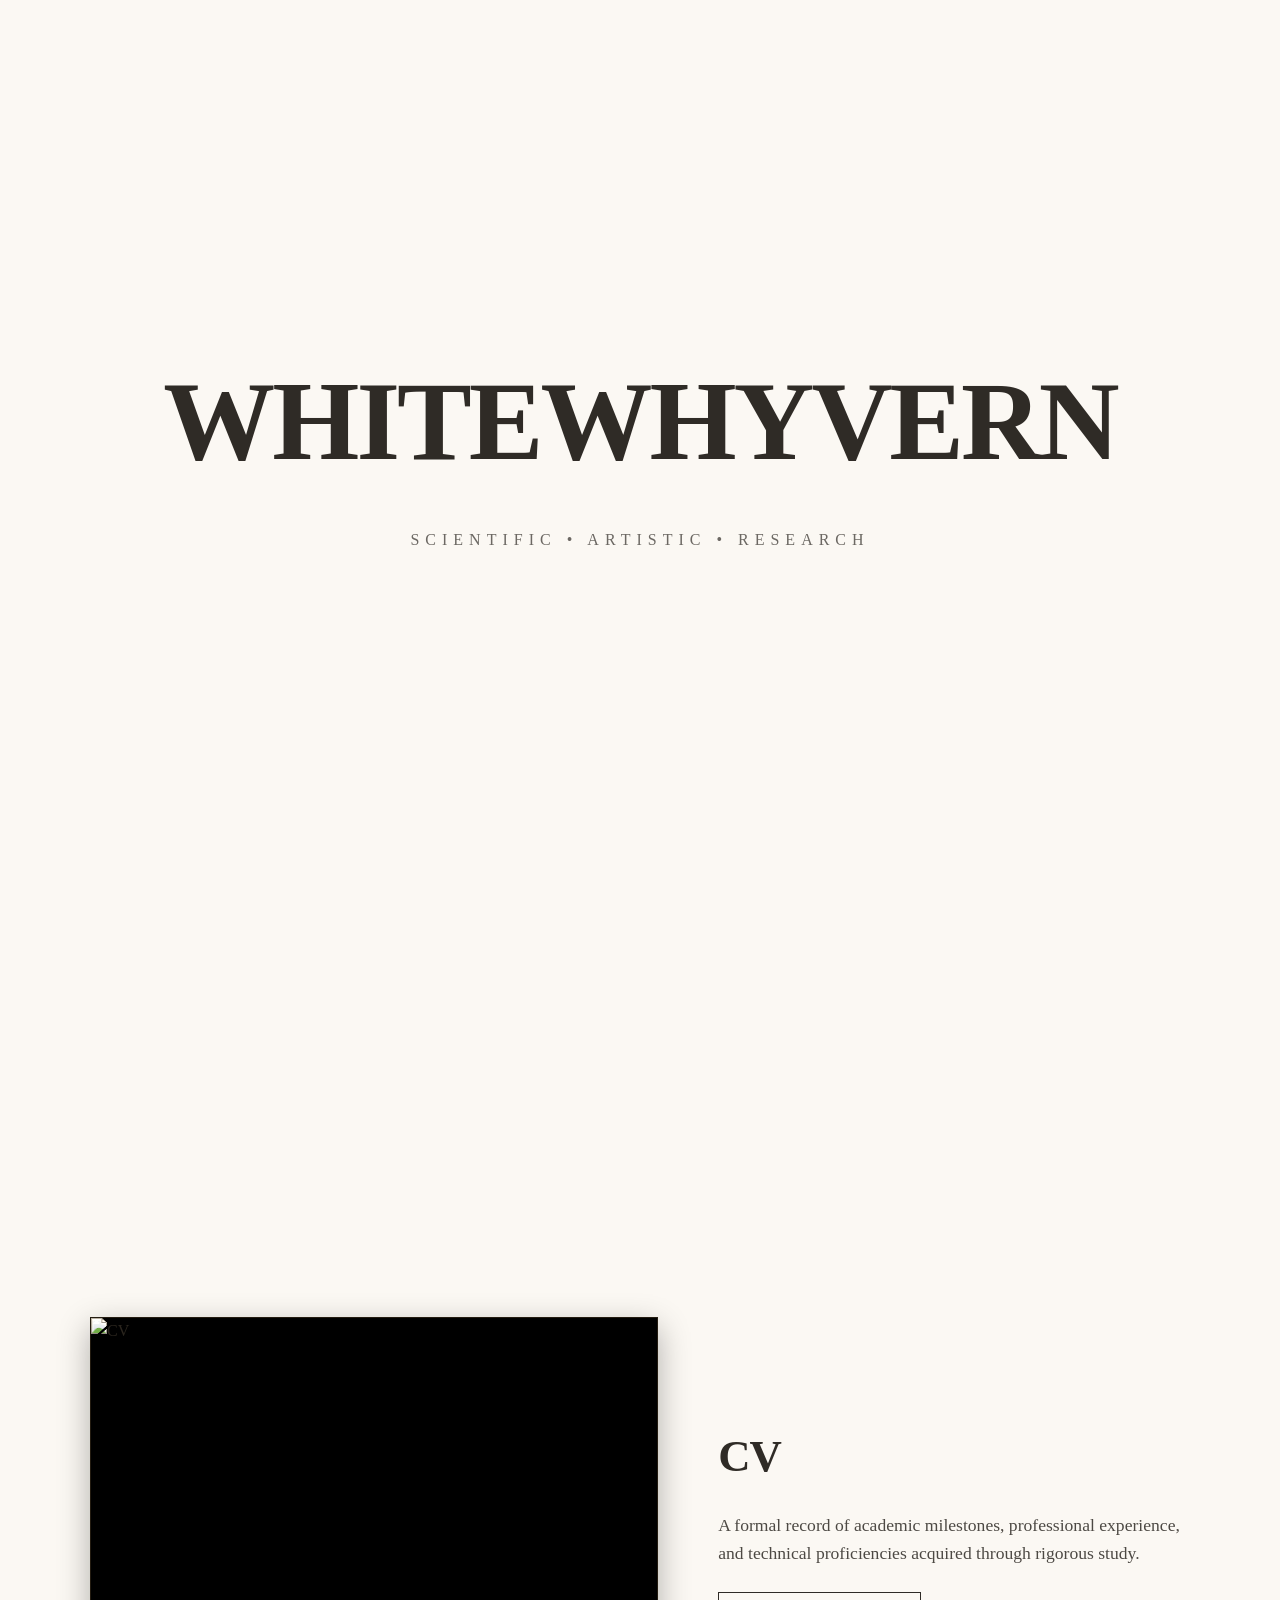
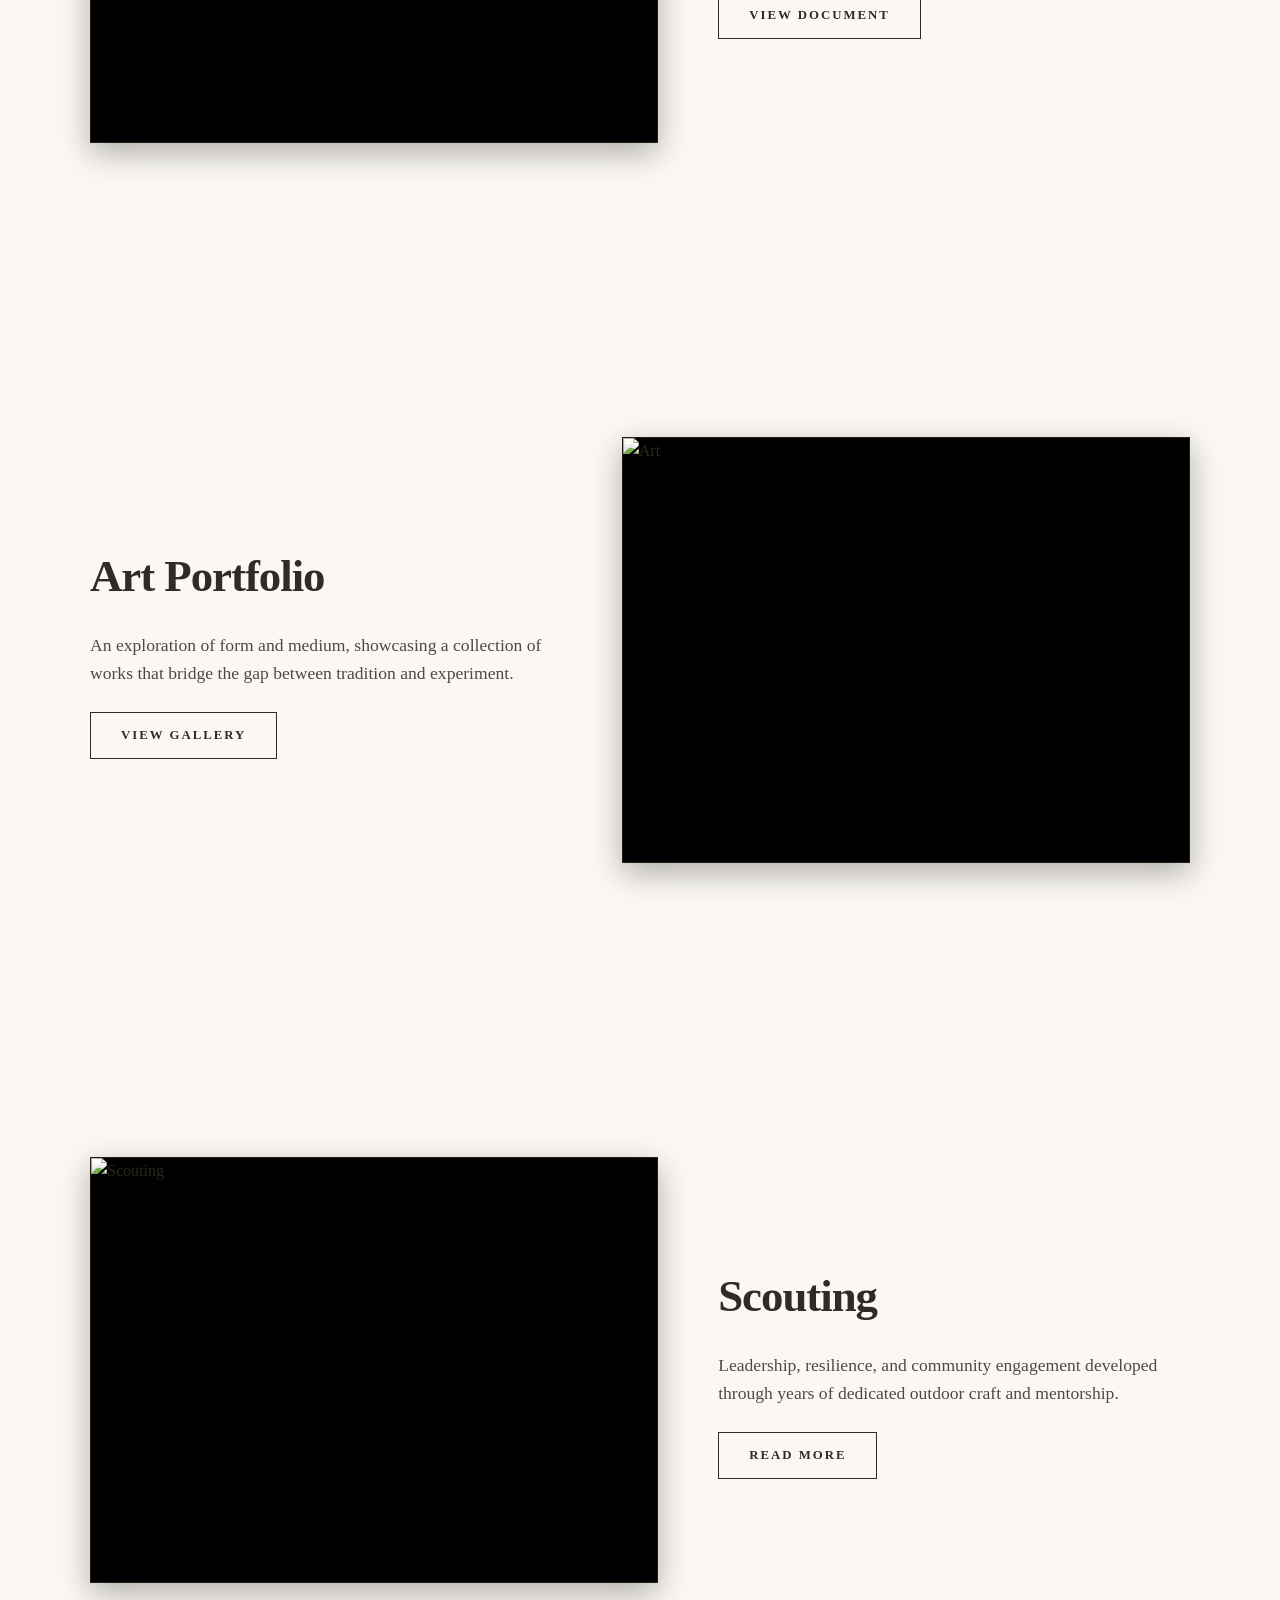
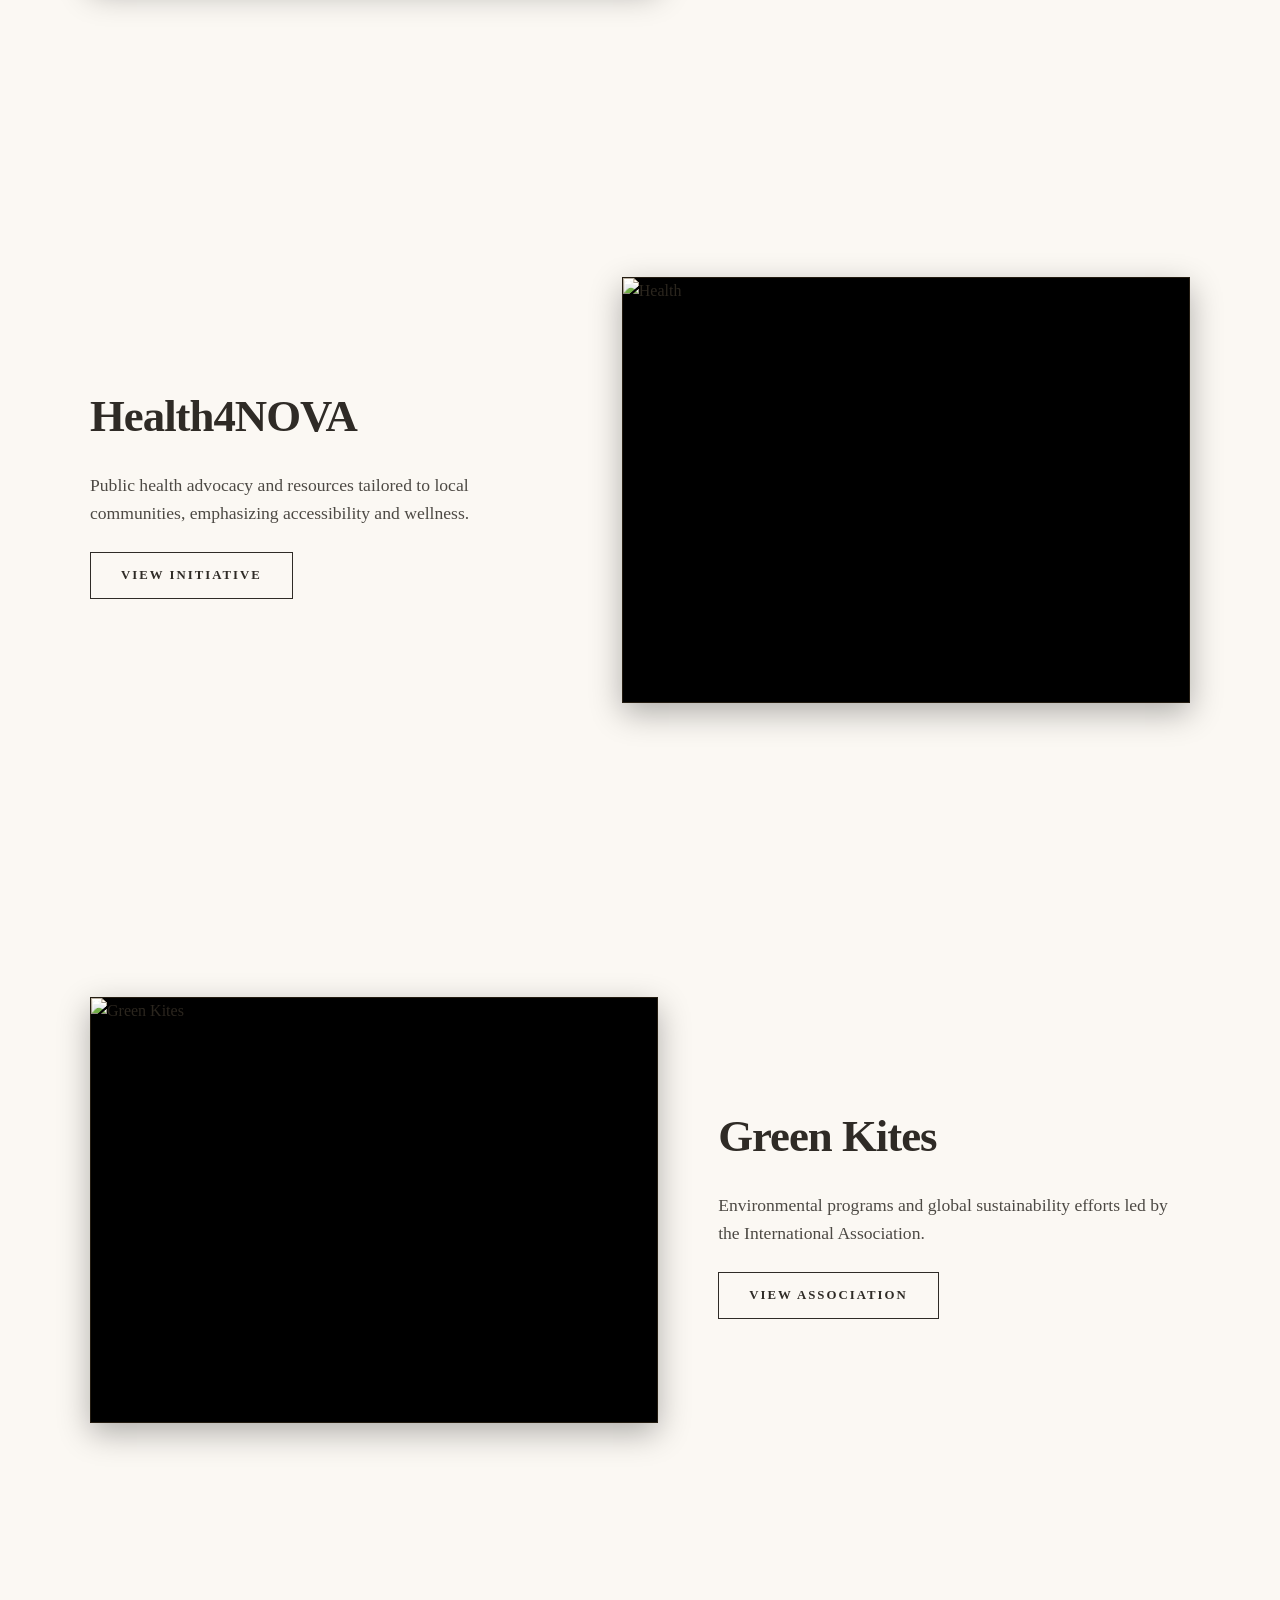
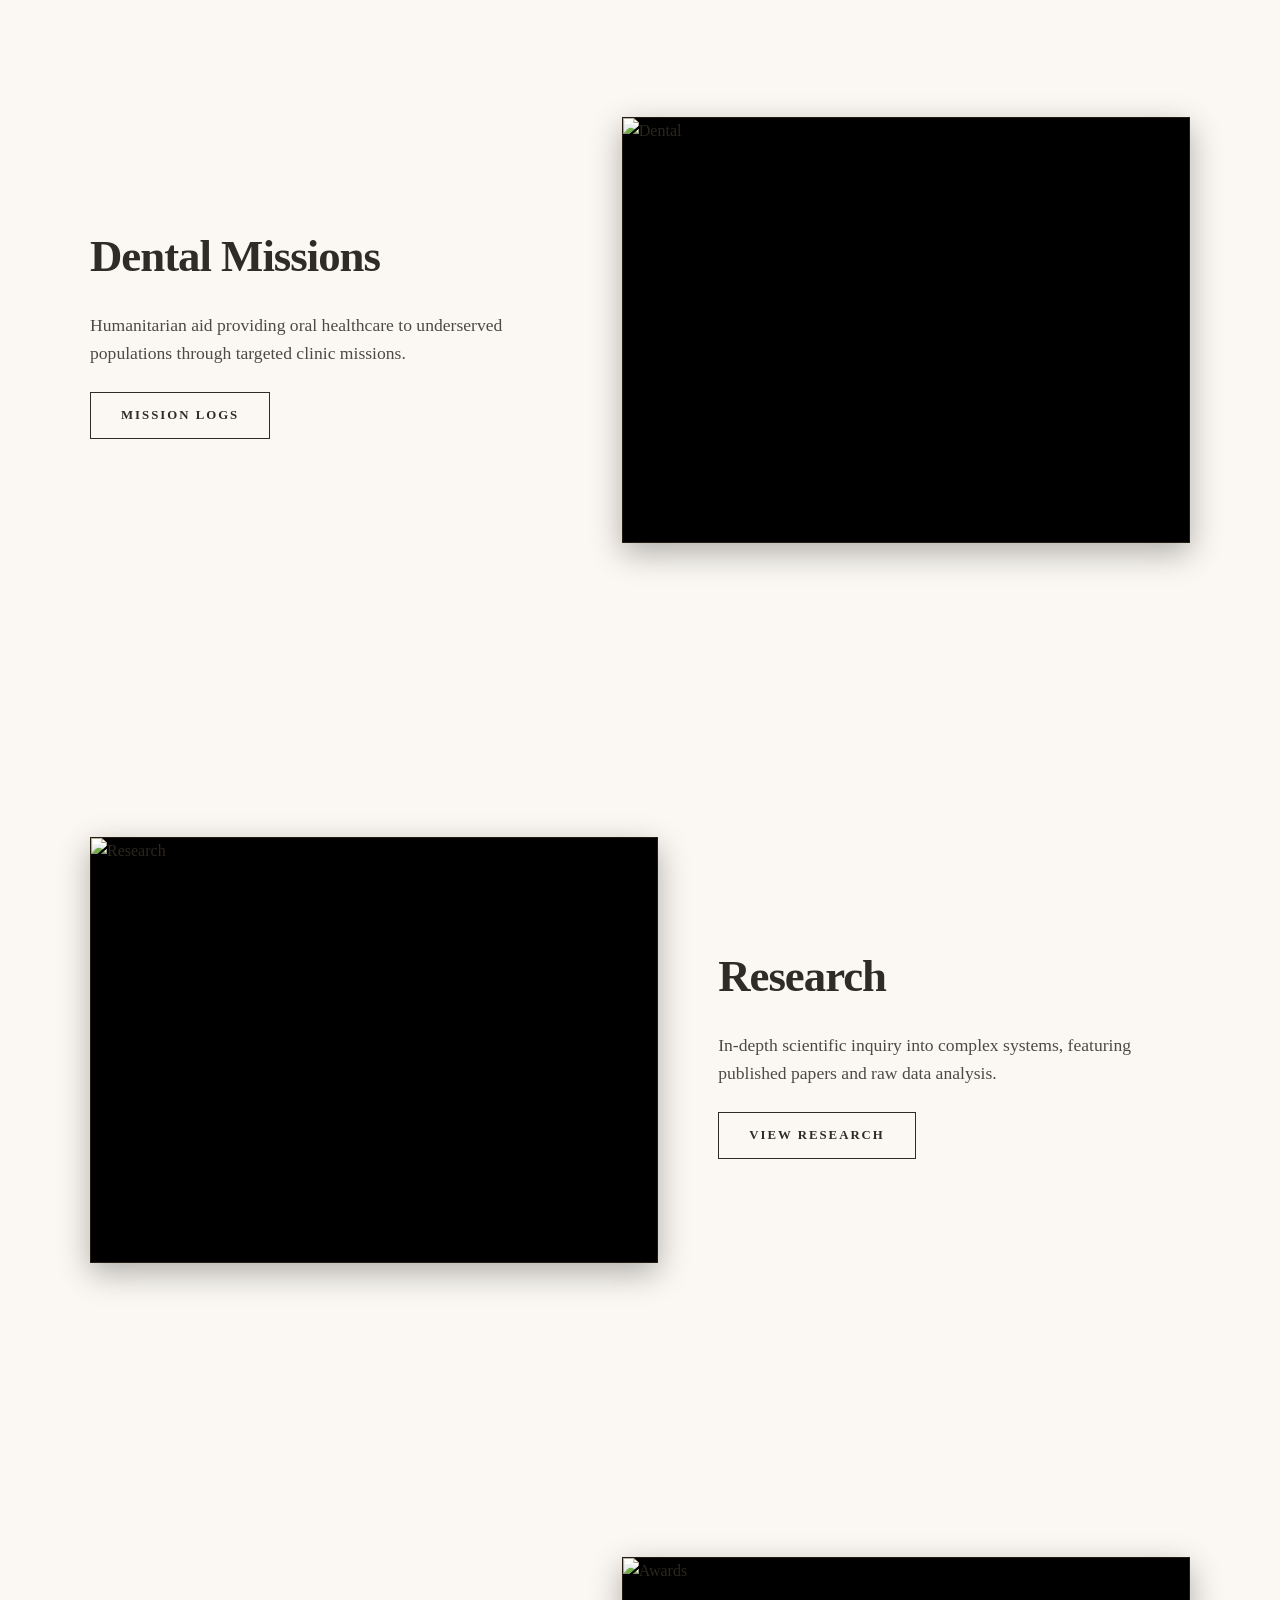
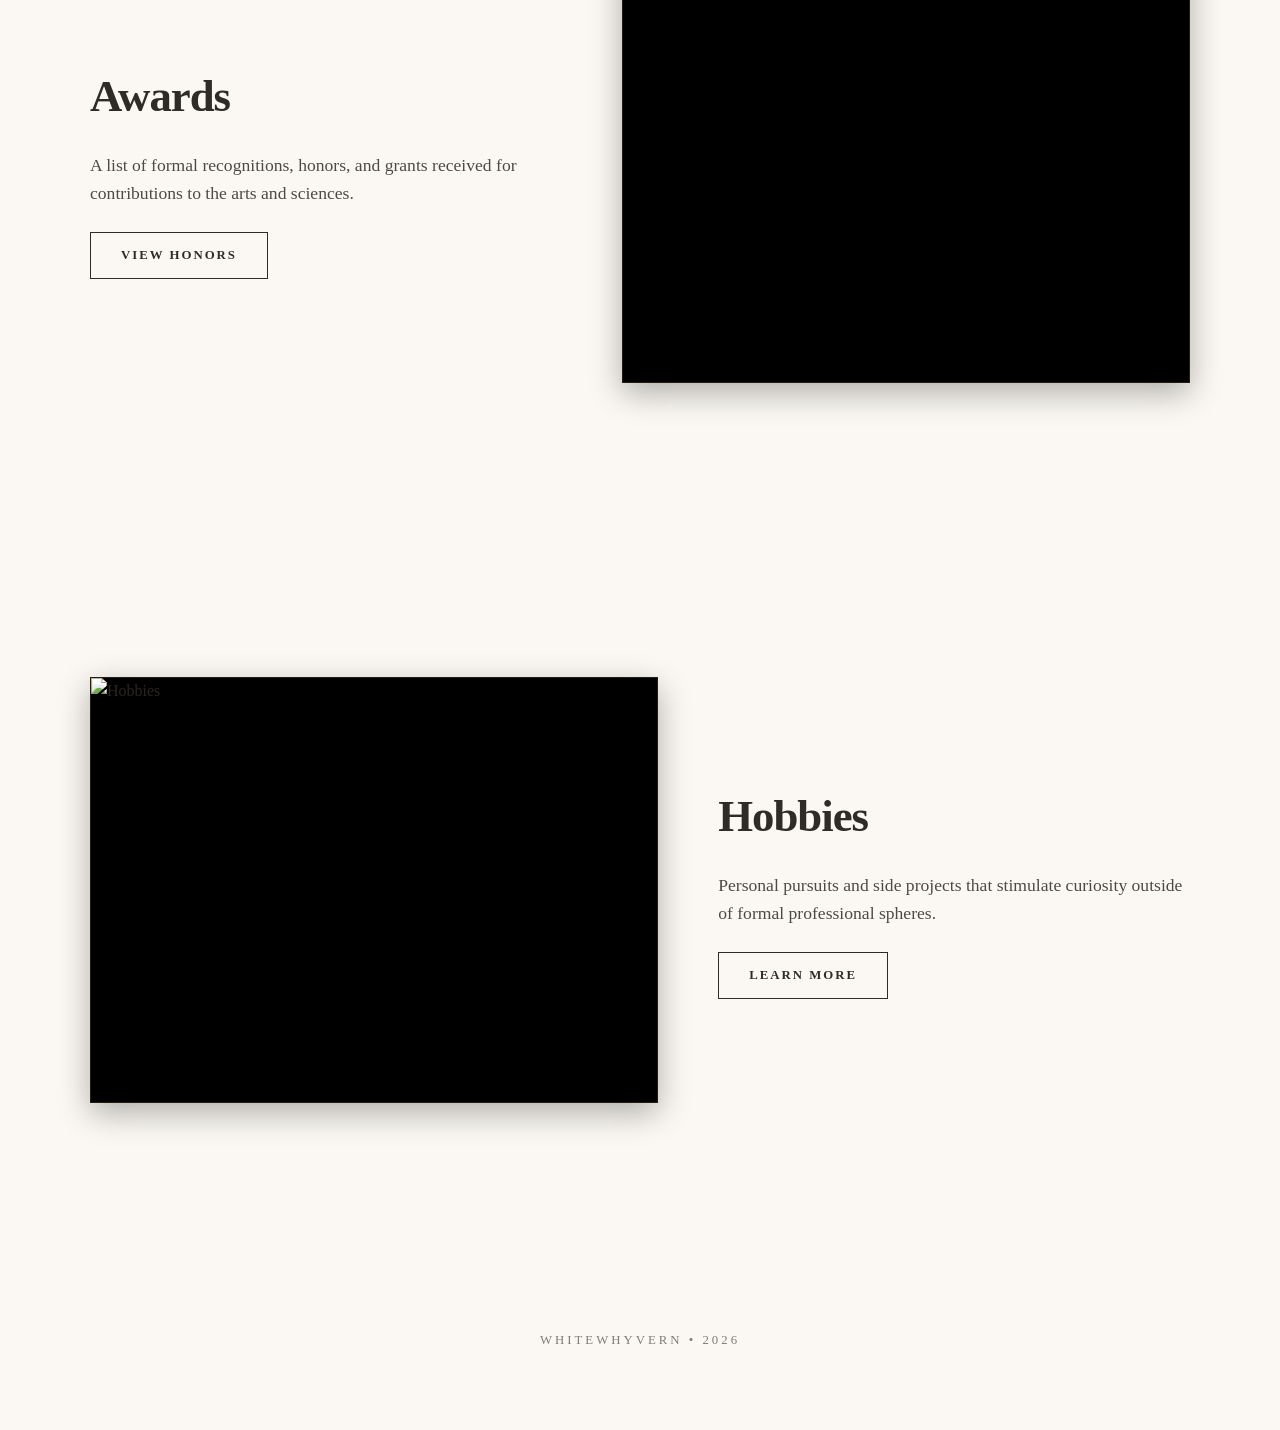
==== commit 5bdd1cbf: "Update index.html" ====
--- a/index.html
+++ b/index.html
@@ -6,12 +6,11 @@
 <title>WhiteWhyvern — Portfolio</title>
 <style>
   :root {
-    /* Light Academia Colors */
-    --c-light-bg: 251, 248, 243; /* #fbf8f3 */
-    --c-light-text: 47, 43, 38;  /* #2f2b26 */
-    /* Dark Academic Colors */
-    --c-dark-bg: 26, 24, 22;     /* #1a1816 */
-    --c-dark-text: 224, 220, 213; /* #e0dcd5 */
+    /* Color RGB values for interpolation */
+    --c-bg-light: 251, 248, 243; /* #fbf8f3 */
+    --c-text-light: 47, 43, 38;  /* #2f2b26 */
+    --c-bg-dark: 26, 24, 22;     /* #1a1816 */
+    --c-text-dark: 224, 220, 213; /* #e0dcd5 */
     
     --accent: #b68b56;
   }
@@ -21,10 +20,11 @@
   body {
     margin: 0;
     padding: 0;
-    background-color: rgb(var(--c-light-bg));
-    color: rgb(var(--c-light-text));
+    background-color: rgb(var(--c-bg-light));
+    color: rgb(var(--c-text-light));
     font-family: Georgia, serif;
     overflow-x: hidden;
+    line-height: 1.6;
   }
 
   /* Fixed Hero Layer */
@@ -36,25 +36,27 @@
     height: 100vh;
     z-index: 10;
     pointer-events: none;
+    display: flex;
+    align-items: center;
+    justify-content: center;
   }
 
   .hero-image {
+    position: absolute;
+    top: 0;
+    left: 0;
     width: 100%;
     height: 100%;
     object-fit: cover;
-    /* Linking the image to the SVG mask below */
+    /* This connects the image to the SVG mask defined below */
     mask: url(#mask-circles);
     -webkit-mask: url(#mask-circles);
   }
 
   .hero-content {
-    position: absolute;
-    top: 50%;
-    left: 50%;
-    transform: translate(-50%, -50%);
+    position: relative;
+    z-index: 12;
     text-align: center;
-    width: 100%;
-    z-index: 12;
   }
 
   .hero-content h1 {
@@ -64,27 +66,26 @@
     font-weight: 900;
   }
 
-  /* SVG Mask setup - hidden from view */
+  /* Hidden SVG Mask */
   #svg-mask-element {
     position: absolute;
     width: 0;
     height: 0;
   }
 
-  /* Content Sections */
+  /* Sections Layout */
   main {
     position: relative;
     z-index: 5;
-    margin-top: 120vh; /* Spacing to allow scroll effect visibility */
+    margin-top: 130vh; /* Delay content until fade is deep */
   }
 
   section {
-    min-height: 70vh;
+    min-height: 80vh;
     display: flex;
     align-items: center;
     justify-content: center;
-    padding: 80px 5vw;
-    transition: opacity 0.6s;
+    padding: 100px 5vw;
   }
 
   .container {
@@ -95,12 +96,14 @@
     align-items: center;
   }
 
+  /* Image on one side, Text on other */
   .snippet-img {
     flex: 1.2;
-    aspect-ratio: 16 / 9;
+    aspect-ratio: 4 / 3;
     background: #000;
     overflow: hidden;
-    border: 1px solid rgba(255,255,255,0.1);
+    border: 1px solid rgba(182, 139, 86, 0.2);
+    box-shadow: 0 10px 30px rgba(0,0,0,0.3);
   }
 
   .snippet-img img {
@@ -108,7 +111,7 @@
     height: 100%;
     object-fit: cover;
     display: block;
-    filter: sepia(20%) contrast(110%);
+    filter: sepia(30%) contrast(110%);
   }
 
   .snippet-info {
@@ -118,12 +121,13 @@
   .snippet-info h2 {
     font-size: 2.8rem;
     margin: 0 0 15px;
+    letter-spacing: -1px;
   }
 
   .snippet-info p {
-    font-size: 1.15rem;
-    line-height: 1.7;
+    font-size: 1.1rem;
     margin-bottom: 25px;
+    opacity: 0.85;
   }
 
   .btn {
@@ -132,45 +136,47 @@
     border: 1px solid currentColor;
     text-decoration: none;
     color: inherit;
-    font-size: 0.9rem;
+    font-size: 0.8rem;
     font-weight: bold;
     text-transform: uppercase;
     letter-spacing: 2px;
-    transition: 0.3s;
+    transition: 0.3s ease;
   }
 
   .btn:hover {
     background: #fff;
     color: #000;
-  }
-
-  /* Alternating layout */
+    border-color: #fff;
+  }
+
+  /* Alternating Left/Right layout */
   section:nth-child(even) .container {
     flex-direction: row-reverse;
   }
 
   footer {
-    padding: 60px;
+    padding: 80px 20px;
     text-align: center;
     font-size: 0.8rem;
-    letter-spacing: 2px;
-    opacity: 0.5;
+    letter-spacing: 3px;
+    opacity: 0.6;
   }
 
   @media (max-width: 850px) {
     .container { flex-direction: column !important; gap: 30px; }
-    .snippet-img { width: 100%; }
+    .snippet-img { width: 100%; height: 300px; }
   }
 </style>
 </head>
 <body>
 
-  <!-- Hidden SVG for Multiple Circle Masking -->
+  <!-- The Generative Circle Mask -->
   <svg id="svg-mask-element">
     <mask id="mask-circles">
+      <!-- White shows the image, Black hides it -->
       <rect width="100%" height="100%" fill="white" />
       <g id="circle-grid" fill="black">
-        <!-- Circles will be injected here by JavaScript -->
+        <!-- JS will inject circles here -->
       </g>
     </mask>
   </svg>
@@ -178,41 +184,117 @@
   <div class="hero-wrapper" id="heroWrapper">
     <div class="hero-content" id="heroText">
       <h1>WHITEWHYVERN</h1>
-      <p style="letter-spacing: 5px; opacity: 0.7;">ART &bull; SCIENCE &bull; STRUCTURE</p>
+      <p style="letter-spacing: 6px; font-weight: 300; opacity: 0.7;">SCIENTIFIC &bull; ARTISTIC &bull; RESEARCH</p>
     </div>
-    <img src="https://placehold.co/2000x1400/efe7dd/8b6b4a?text=Your+Portrait" class="hero-image">
+    <!-- Replace with your actual portrait URL -->
+    <img src="https://placehold.co/2000x1400/efe7dd/8b6b4a?text=Your+Portrait" class="hero-image" id="heroImg">
   </div>
 
   <main>
+    <!-- 1. CV -->
     <section id="cv">
       <div class="container">
-        <div class="snippet-img"><img src="https://placehold.co/800x450/111/444?text=CV" alt="CV"></div>
+        <div class="snippet-img"><img src="https://placehold.co/800x600/111/444?text=CV" alt="CV"></div>
         <div class="snippet-info">
           <h2>CV</h2>
-          <p>A comprehensive record of my professional journey, including formal education, technical skills, and research history.</p>
-          <a href="cv.html" class="btn">Explore History</a>
-        </div>
-      </div>
-    </section>
-
+          <p>A formal record of academic milestones, professional experience, and technical proficiencies acquired through rigorous study.</p>
+          <a href="cv.html" class="btn">View Document</a>
+        </div>
+      </div>
+    </section>
+
+    <!-- 2. Art Portfolio -->
     <section id="art">
       <div class="container">
-        <div class="snippet-img"><img src="https://placehold.co/800x450/111/444?text=Art" alt="Art"></div>
+        <div class="snippet-img"><img src="https://placehold.co/800x600/111/444?text=Art+Portfolio" alt="Art"></div>
         <div class="snippet-info">
           <h2>Art Portfolio</h2>
-          <p>Where creativity meets technique. A selection of works ranging from traditional sketches to digital compositions.</p>
+          <p>An exploration of form and medium, showcasing a collection of works that bridge the gap between tradition and experiment.</p>
           <a href="art-portfolio.html" class="btn">View Gallery</a>
         </div>
       </div>
     </section>
 
+    <!-- 3. Scouting -->
     <section id="scouting">
       <div class="container">
-        <div class="snippet-img"><img src="https://placehold.co/800x450/111/444?text=Scouting" alt="Scouting"></div>
+        <div class="snippet-img"><img src="https://placehold.co/800x600/111/444?text=Scouting" alt="Scouting"></div>
         <div class="snippet-info">
           <h2>Scouting</h2>
-          <p>Projects and leadership roles within the scouting community, emphasizing resilience and outdoor craft.</p>
+          <p>Leadership, resilience, and community engagement developed through years of dedicated outdoor craft and mentorship.</p>
           <a href="scouting.html" class="btn">Read More</a>
+        </div>
+      </div>
+    </section>
+
+    <!-- 4. Health4NOVA -->
+    <section id="health">
+      <div class="container">
+        <div class="snippet-img"><img src="https://placehold.co/800x600/111/444?text=Health4NOVA" alt="Health"></div>
+        <div class="snippet-info">
+          <h2>Health4NOVA</h2>
+          <p>Public health advocacy and resources tailored to local communities, emphasizing accessibility and wellness.</p>
+          <a href="health4nova.html" class="btn">View Initiative</a>
+        </div>
+      </div>
+    </section>
+
+    <!-- 5. Green Kites International -->
+    <section id="green">
+      <div class="container">
+        <div class="snippet-img"><img src="https://placehold.co/800x600/111/444?text=Green+Kites" alt="Green Kites"></div>
+        <div class="snippet-info">
+          <h2>Green Kites</h2>
+          <p>Environmental programs and global sustainability efforts led by the International Association.</p>
+          <a href="green-kites.html" class="btn">View association</a>
+        </div>
+      </div>
+    </section>
+
+    <!-- 6. Dental Missions -->
+    <section id="dental">
+      <div class="container">
+        <div class="snippet-img"><img src="https://placehold.co/800x600/111/444?text=Dental+Missions" alt="Dental"></div>
+        <div class="snippet-info">
+          <h2>Dental Missions</h2>
+          <p>Humanitarian aid providing oral healthcare to underserved populations through targeted clinic missions.</p>
+          <a href="dental-missions.html" class="btn">Mission Logs</a>
+        </div>
+      </div>
+    </section>
+
+    <!-- 7. Research -->
+    <section id="research">
+      <div class="container">
+        <div class="snippet-img"><img src="https://placehold.co/800x600/111/444?text=Research" alt="Research"></div>
+        <div class="snippet-info">
+          <h2>Research</h2>
+          <p>In-depth scientific inquiry into complex systems, featuring published papers and raw data analysis.</p>
+          <a href="research.html" class="btn">View Research</a>
+        </div>
+      </div>
+    </section>
+
+    <!-- 8. Awards -->
+    <section id="awards">
+      <div class="container">
+        <div class="snippet-img"><img src="https://placehold.co/800x600/111/444?text=Awards" alt="Awards"></div>
+        <div class="snippet-info">
+          <h2>Awards</h2>
+          <p>A list of formal recognitions, honors, and grants received for contributions to the arts and sciences.</p>
+          <a href="awards.html" class="btn">View Honors</a>
+        </div>
+      </div>
+    </section>
+
+    <!-- 9. Hobbies -->
+    <section id="hobbies">
+      <div class="container">
+        <div class="snippet-img"><img src="https://placehold.co/800x600/111/444?text=Hobbies" alt="Hobbies"></div>
+        <div class="snippet-info">
+          <h2>Hobbies</h2>
+          <p>Personal pursuits and side projects that stimulate curiosity outside of formal professional spheres.</p>
+          <a href="hobbies.html" class="btn">Learn More</a>
         </div>
       </div>
     </section>
@@ -227,28 +309,27 @@
     const heroText = document.getElementById('heroText');
     const heroWrapper = document.getElementById('heroWrapper');
     
-    // 1. Create a Grid of Circles in the SVG Mask
-    const rows = 10;
-    const cols = 15;
+    // Create the grid of circles
+    const rows = 12;
+    const cols = 18;
     const circles = [];
 
     for (let i = 0; i < rows; i++) {
       for (let j = 0; j < cols; j++) {
         const circle = document.createElementNS("http://www.w3.org/2000/svg", "circle");
-        // Distribute circles across the viewbox
         circle.setAttribute("cx", `${(j / (cols - 1)) * 100}%`);
         circle.setAttribute("cy", `${(i / (rows - 1)) * 100}%`);
-        circle.setAttribute("r", "0"); // Start with 0 radius
+        circle.setAttribute("r", "0");
         circleGrid.appendChild(circle);
         circles.push(circle);
       }
     }
 
-    // 2. Smooth Color Interpolation Function
-    function lerpColor(color1, color2, factor) {
-      const r = Math.round(color1[0] + factor * (color2[0] - color1[0]));
-      const g = Math.round(color1[1] + factor * (color2[1] - color1[1]));
-      const b = Math.round(color1[2] + factor * (color2[2] - color1[2]));
+    // Color mixing function
+    function lerpColor(c1, c2, f) {
+      const r = Math.round(c1[0] + f * (c2[0] - c1[0]));
+      const g = Math.round(c1[1] + f * (c2[1] - c1[1]));
+      const b = Math.round(c1[2] + f * (c2[2] - c1[2]));
       return `rgb(${r}, ${g}, ${b})`;
     }
 
@@ -257,34 +338,33 @@
     const lightText = [47, 43, 38];
     const darkText = [224, 220, 213];
 
-    // 3. Scroll Logic
     window.addEventListener('scroll', () => {
       const scrollY = window.scrollY;
       const vh = window.innerHeight;
       
-      // Calculate scroll factor (0 to 1) over the first 1.2 viewport heights
-      const factor = Math.min(1, scrollY / (vh * 1.2));
-
-      // A. Animate Mask Circles
-      // We want circles to grow at slightly different times for a "seamless" feel
-      circles.forEach((circle, index) => {
-        // Individual offset based on position to create a dappled growth
-        const offset = (index / circles.length) * 0.3;
-        const circleFactor = Math.max(0, Math.min(1, (factor - offset) / 0.7));
-        // Growing radius from 0 to about 15% of the screen width
-        circle.setAttribute("r", `${circleFactor * 15}%`);
+      // Calculate how far we are through the fade (0 to 1)
+      const factor = Math.min(1, scrollY / (vh * 1.5));
+
+      // 1. Dappled Circle Masking
+      circles.forEach((c, index) => {
+        // Offset makes circles grow at different times
+        const offset = (index / circles.length) * 0.4;
+        const cFactor = Math.max(0, Math.min(1, (factor - offset) / 0.6));
+        c.setAttribute("r", `${cFactor * 16}%`); // circles grow to 16% width
       });
 
-      // B. Smooth Color Transition
-      document.body.style.backgroundColor = lerpColor(lightBg, darkBg, factor);
-      document.body.style.color = lerpColor(lightText, darkText, factor);
-
-      // C. Hero Text and Opacity
-      heroText.style.opacity = 1 - (factor * 2);
+      // 2. Smooth Background & Text Transition
+      const bgColor = lerpColor(lightBg, darkBg, factor);
+      const textColor = lerpColor(lightText, darkText, factor);
+      document.body.style.backgroundColor = bgColor;
+      document.body.style.color = textColor;
+
+      // 3. Hero Text and cleanup
+      heroText.style.opacity = 1 - (factor * 3);
       if (factor >= 1) {
-        heroWrapper.style.display = 'none';
+        heroWrapper.style.visibility = 'hidden';
       } else {
-        heroWrapper.style.display = 'block';
+        heroWrapper.style.visibility = 'visible';
       }
     });
 
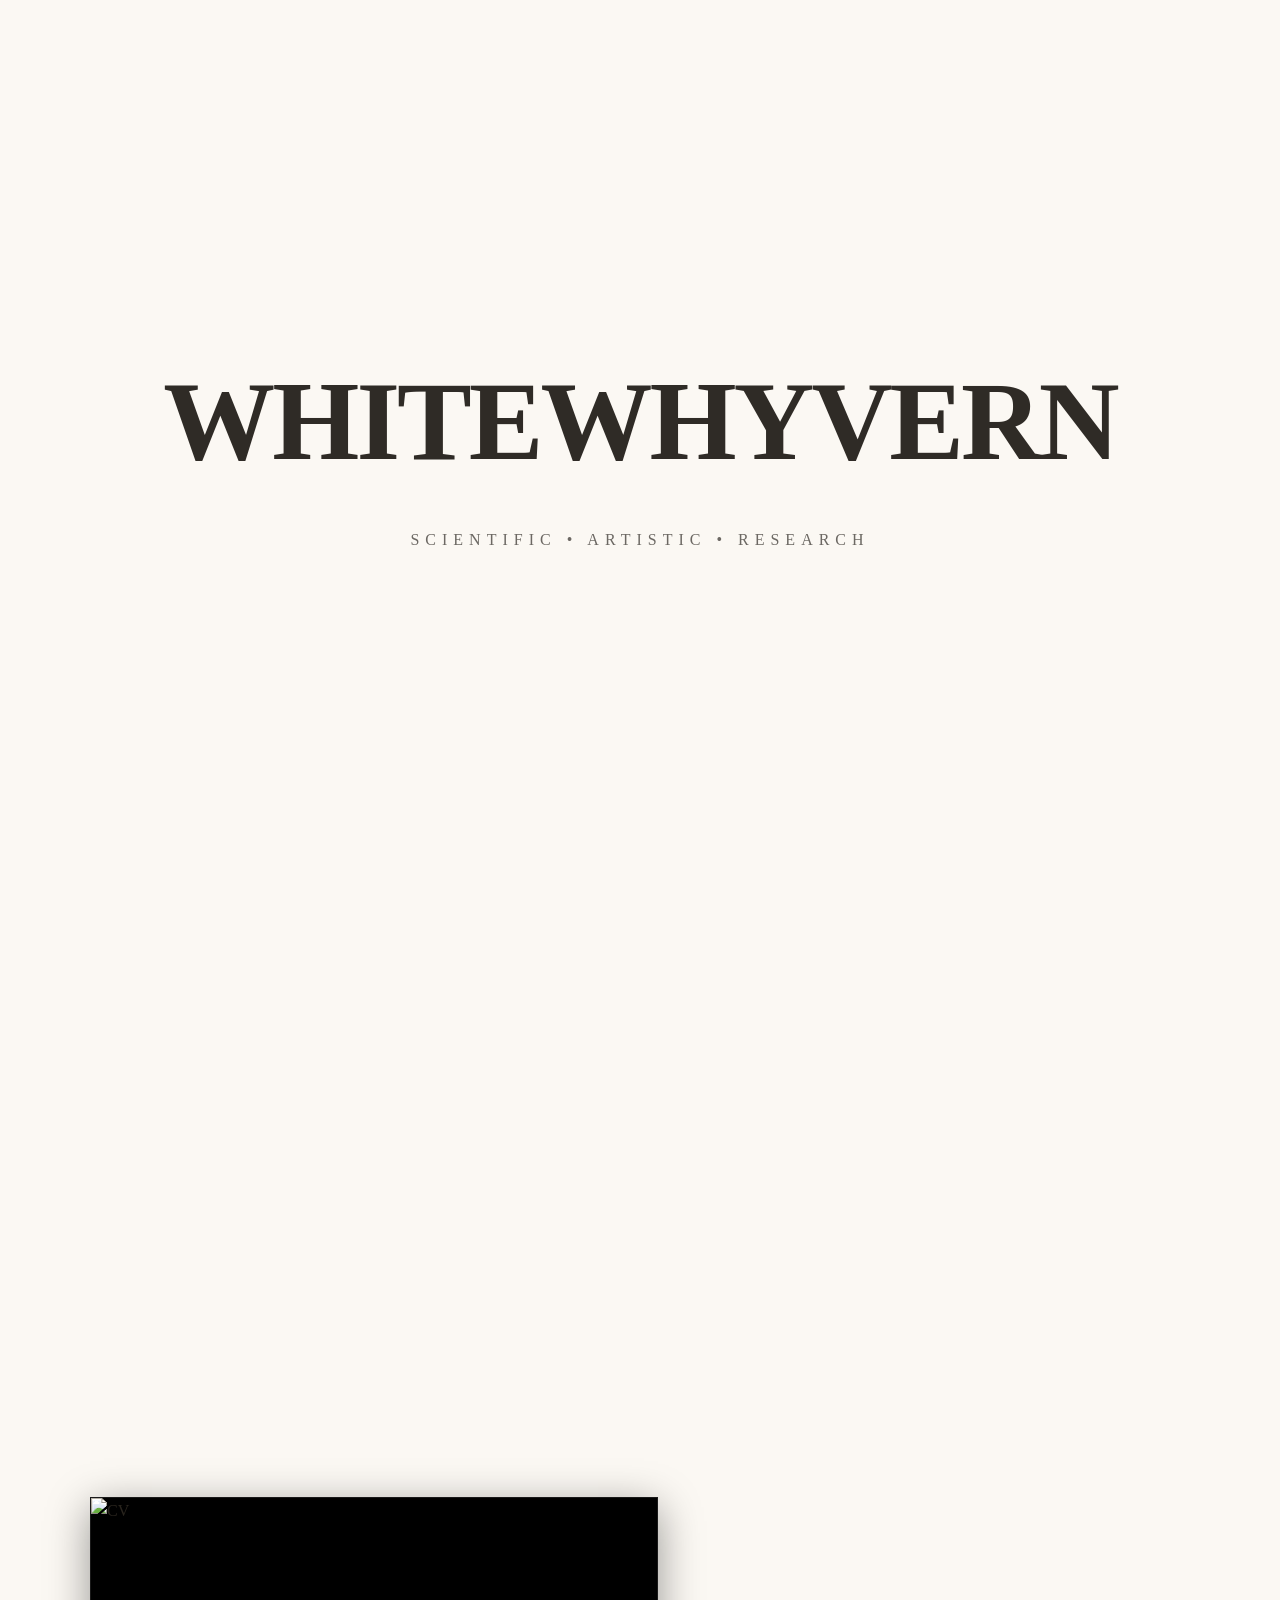
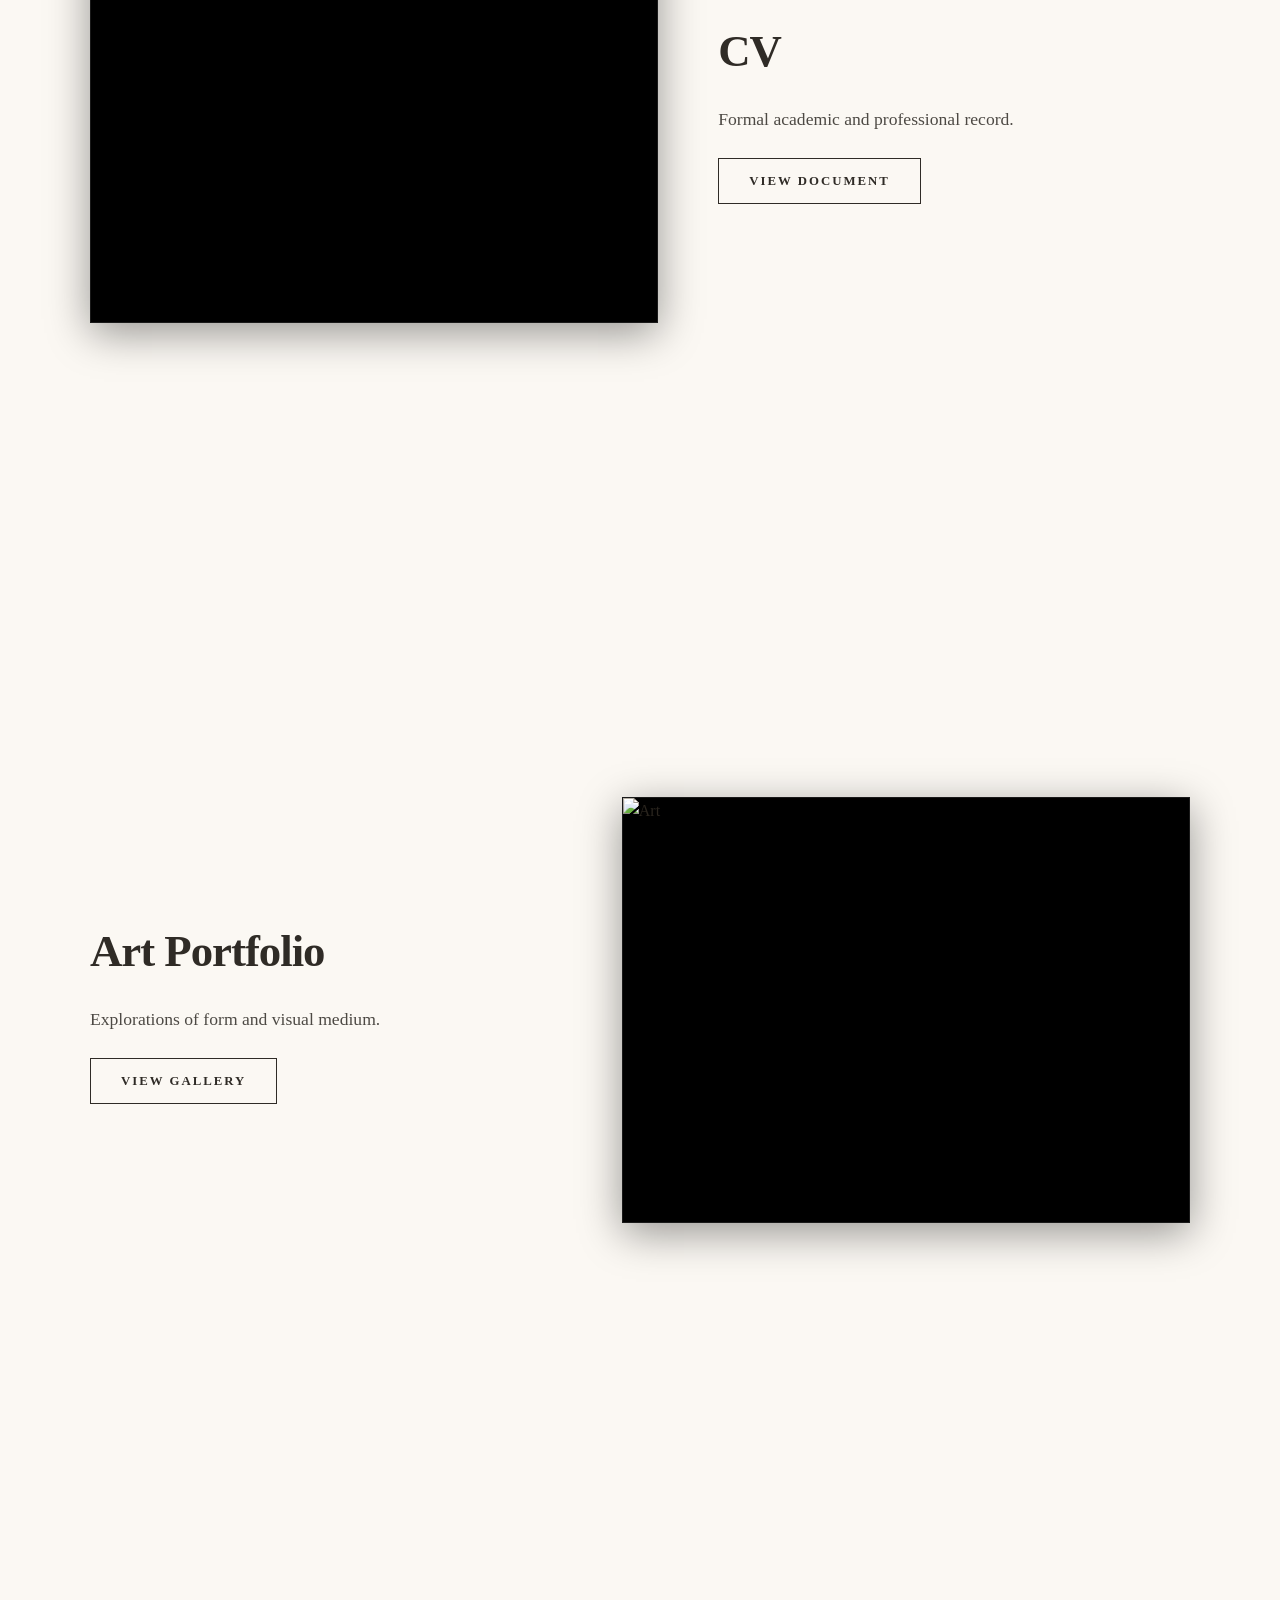
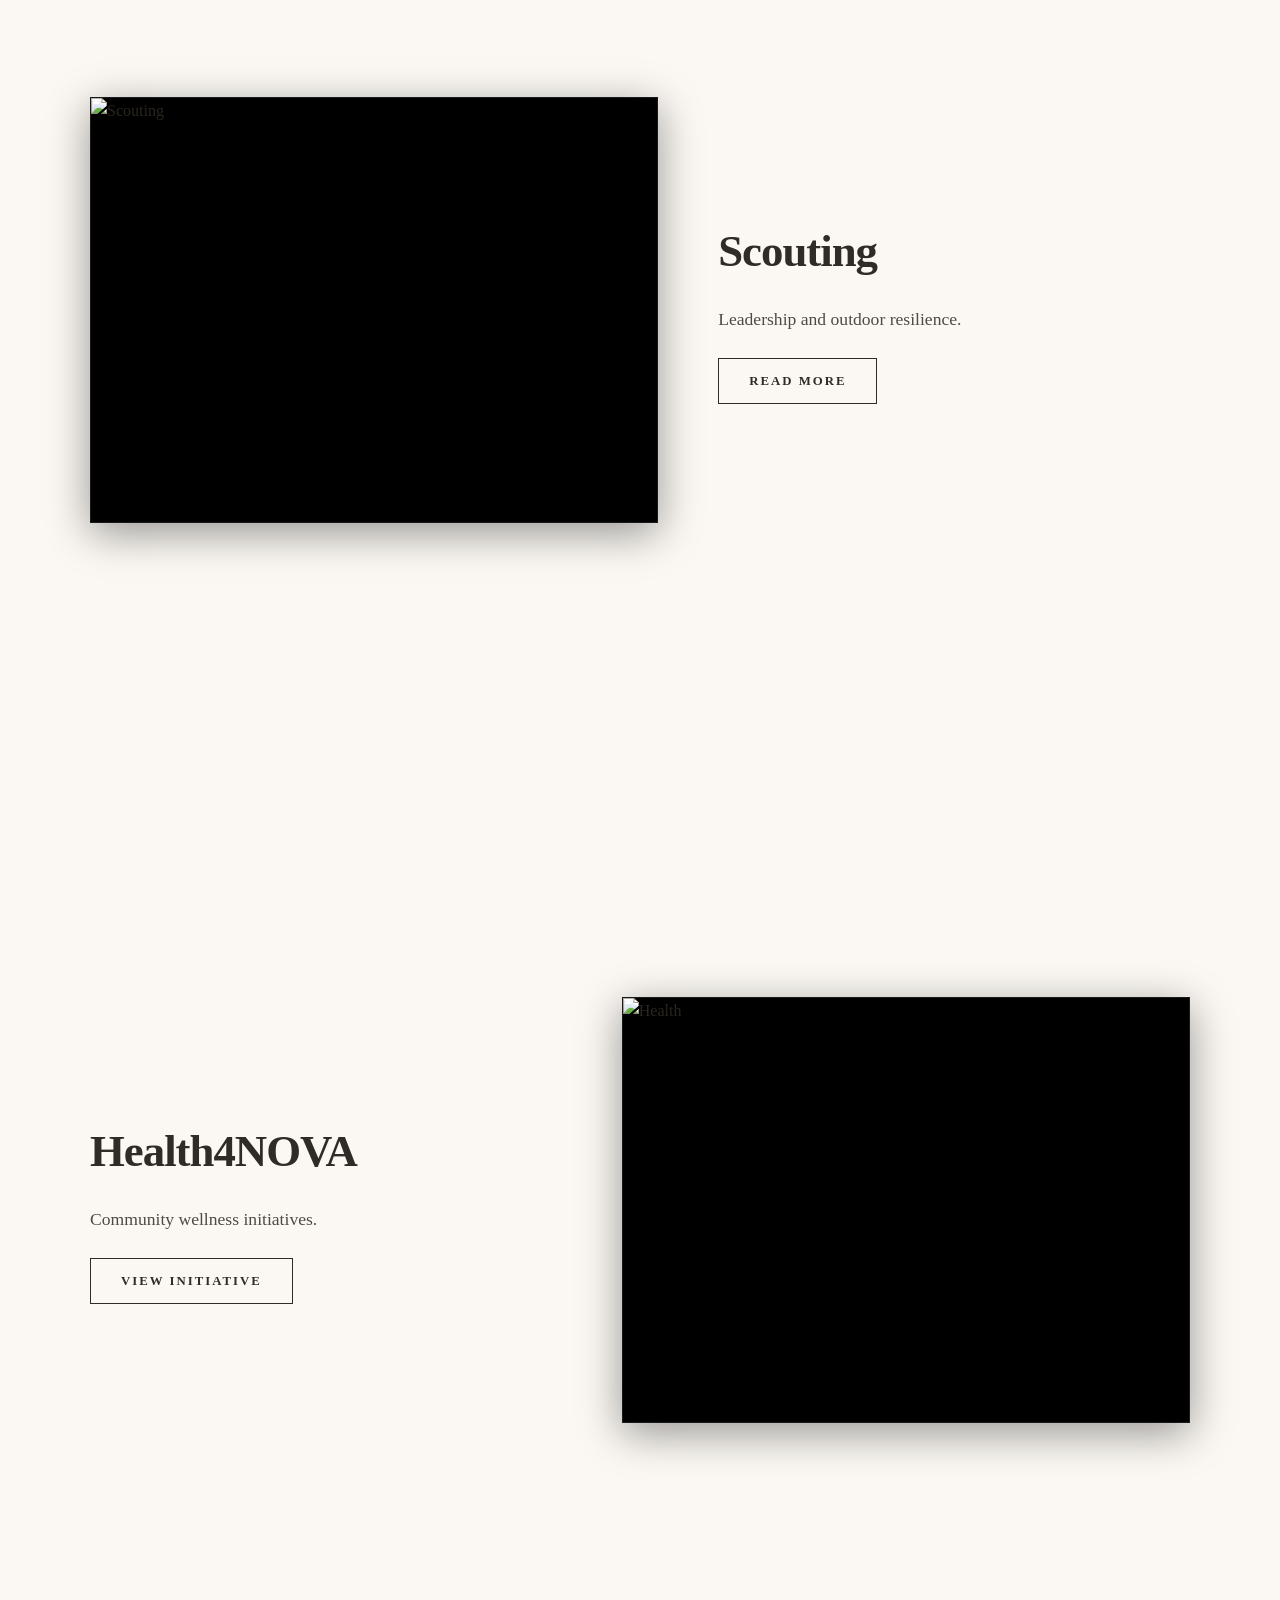
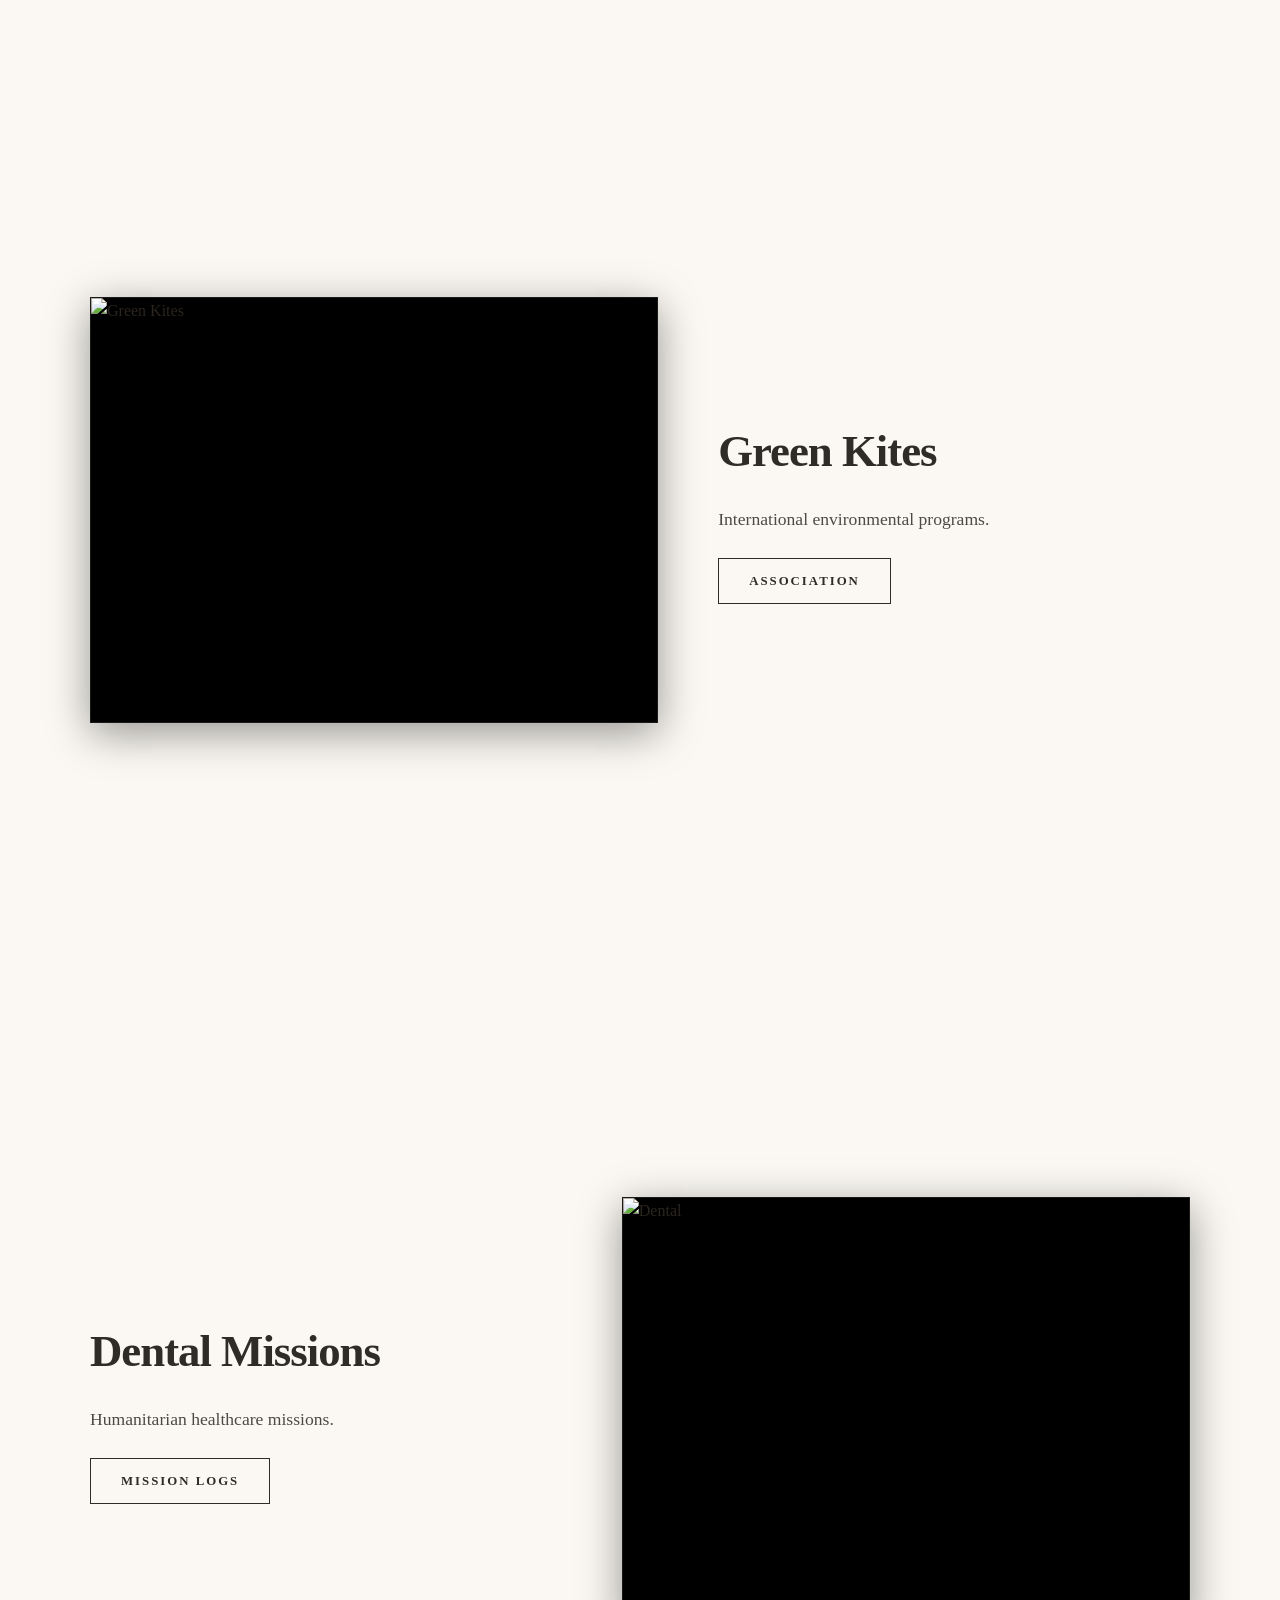
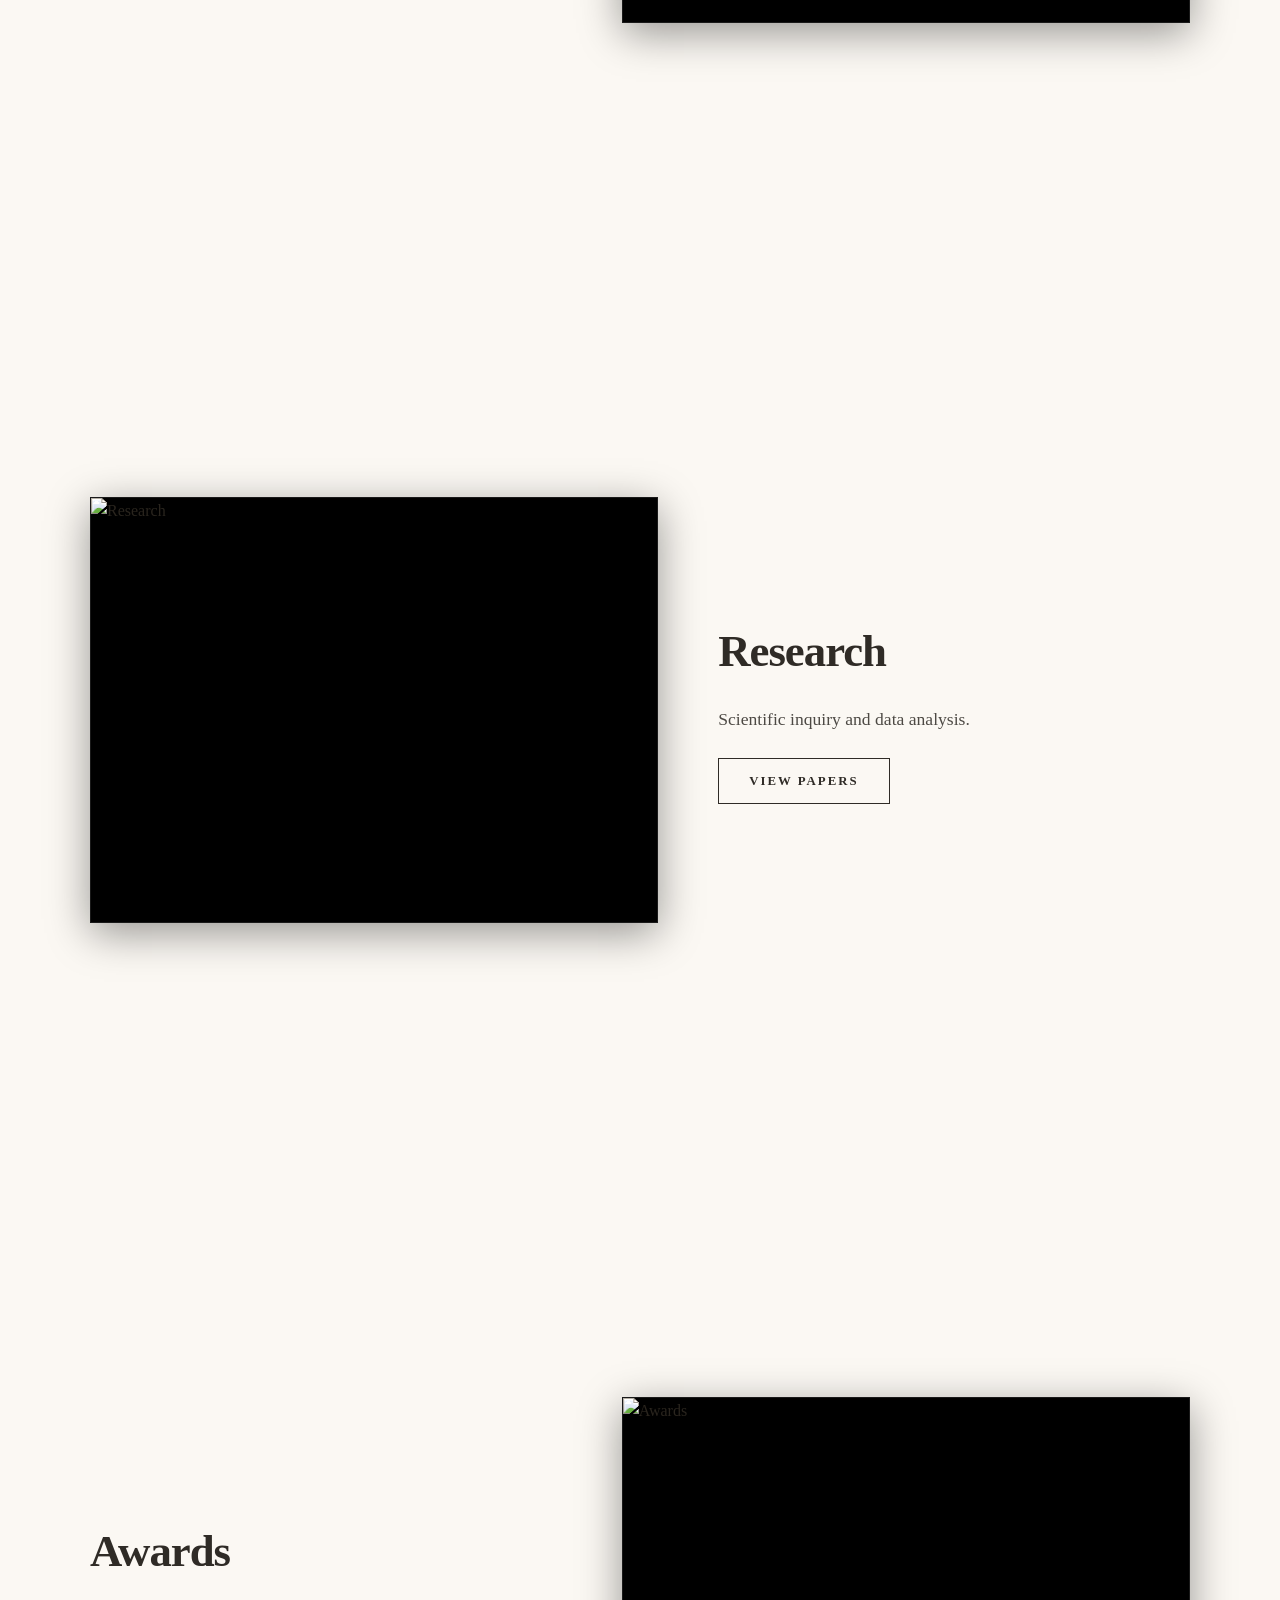
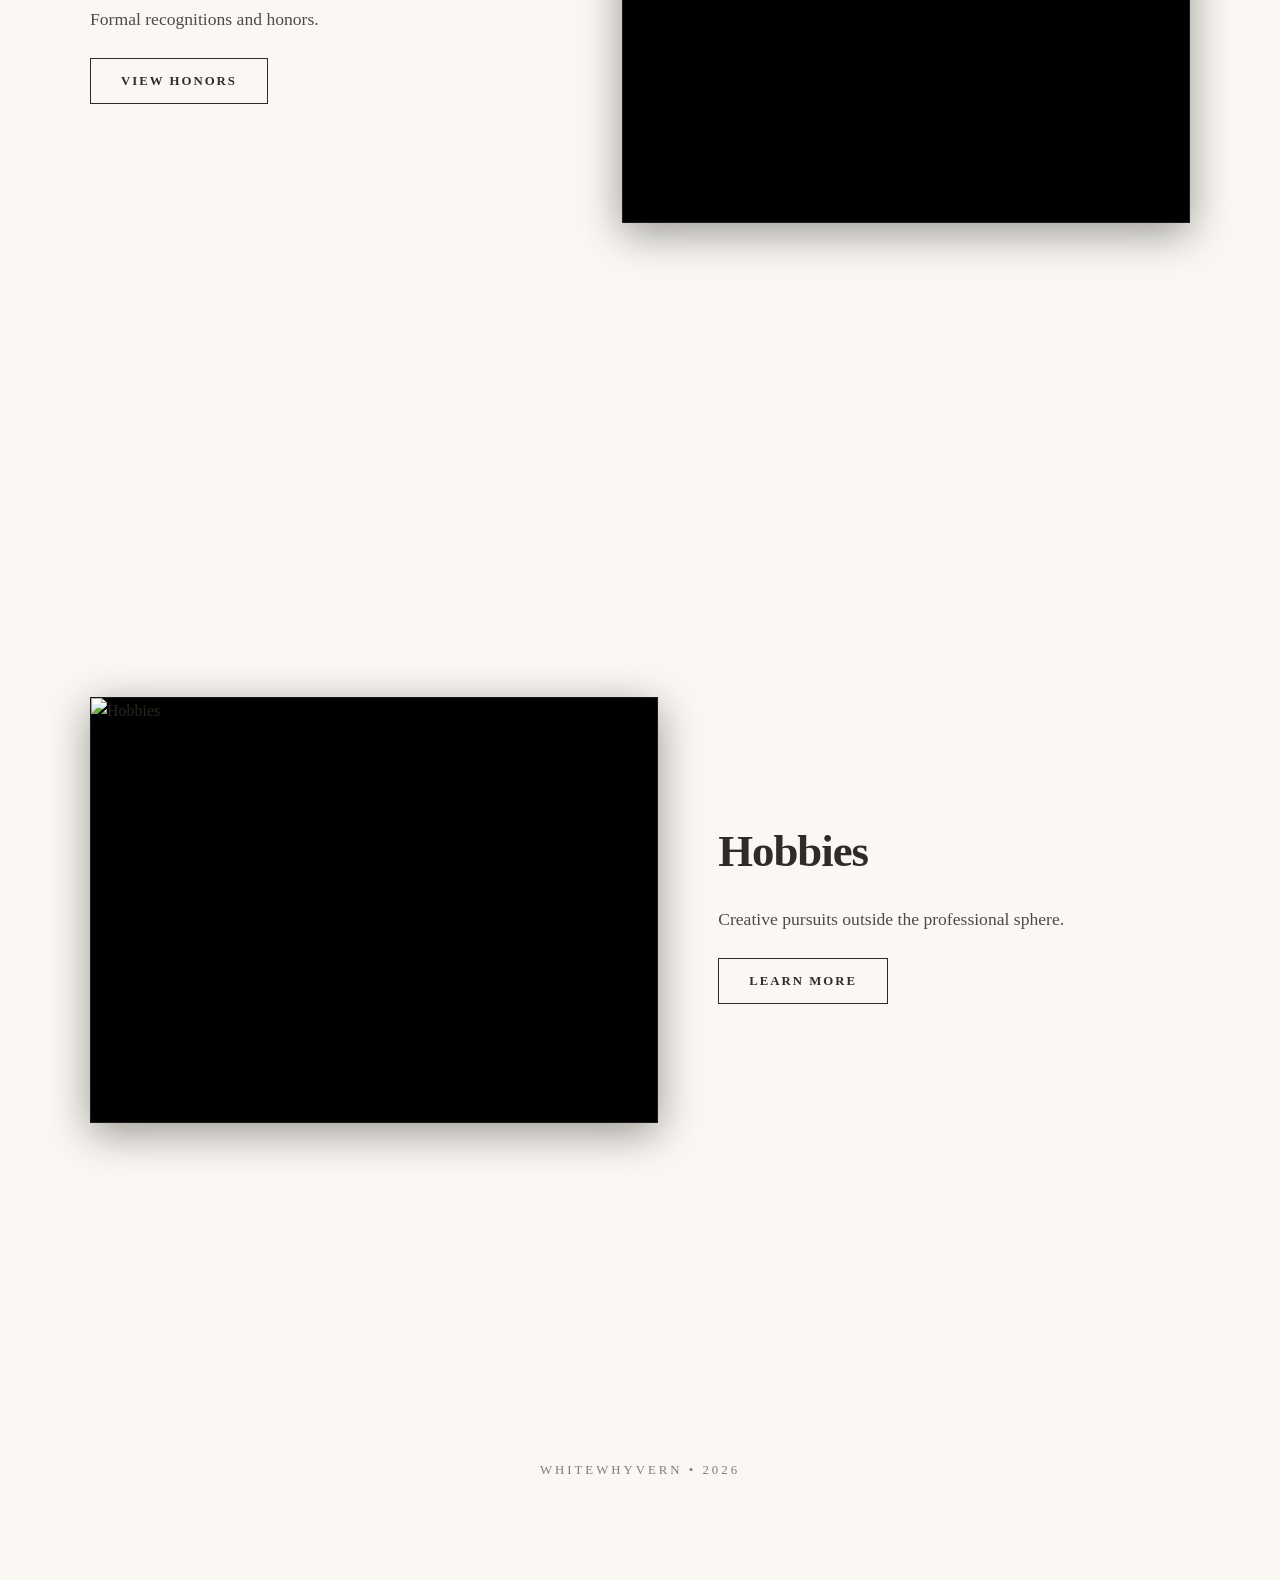
==== commit cc614ffe: "Update index.html" ====
--- a/index.html
+++ b/index.html
@@ -6,13 +6,13 @@
 <title>WhiteWhyvern — Portfolio</title>
 <style>
   :root {
-    /* Color RGB values for interpolation */
-    --c-bg-light: 251, 248, 243; /* #fbf8f3 */
-    --c-text-light: 47, 43, 38;  /* #2f2b26 */
-    --c-bg-dark: 26, 24, 22;     /* #1a1816 */
-    --c-text-dark: 224, 220, 213; /* #e0dcd5 */
+    /* Base Light Academia Colors */
+    --c-bg-light: 251, 248, 243;
+    --c-text-light: 47, 43, 38;
     
-    --accent: #b68b56;
+    /* Default Dark (used if no section active) */
+    --c-bg-dark: 26, 24, 22; 
+    --c-text-dark: 224, 220, 213;
   }
 
   * { box-sizing: border-box; }
@@ -25,15 +25,14 @@
     font-family: Georgia, serif;
     overflow-x: hidden;
     line-height: 1.6;
+    transition: background-color 0.8s ease, color 0.8s ease;
   }
 
   /* Fixed Hero Layer */
   .hero-wrapper {
     position: fixed;
-    top: 0;
-    left: 0;
-    width: 100%;
-    height: 100vh;
+    top: 0; left: 0;
+    width: 100%; height: 100vh;
     z-index: 10;
     pointer-events: none;
     display: flex;
@@ -43,12 +42,9 @@
 
   .hero-image {
     position: absolute;
-    top: 0;
-    left: 0;
-    width: 100%;
-    height: 100%;
+    top: 0; left: 0;
+    width: 100%; height: 100%;
     object-fit: cover;
-    /* This connects the image to the SVG mask defined below */
     mask: url(#mask-circles);
     -webkit-mask: url(#mask-circles);
   }
@@ -66,26 +62,22 @@
     font-weight: 900;
   }
 
-  /* Hidden SVG Mask */
-  #svg-mask-element {
-    position: absolute;
-    width: 0;
-    height: 0;
-  }
+  #svg-mask-element { position: absolute; width: 0; height: 0; }
 
   /* Sections Layout */
   main {
     position: relative;
     z-index: 5;
-    margin-top: 130vh; /* Delay content until fade is deep */
+    margin-top: 140vh; 
   }
 
   section {
-    min-height: 80vh;
+    min-height: 100vh;
     display: flex;
     align-items: center;
     justify-content: center;
     padding: 100px 5vw;
+    /* We store the unique colors in data attributes for JS to read */
   }
 
   .container {
@@ -96,39 +88,27 @@
     align-items: center;
   }
 
-  /* Image on one side, Text on other */
   .snippet-img {
     flex: 1.2;
     aspect-ratio: 4 / 3;
     background: #000;
     overflow: hidden;
-    border: 1px solid rgba(182, 139, 86, 0.2);
-    box-shadow: 0 10px 30px rgba(0,0,0,0.3);
+    border: 1px solid rgba(255, 255, 255, 0.1);
+    box-shadow: 0 10px 40px rgba(0,0,0,0.4);
   }
 
   .snippet-img img {
-    width: 100%;
-    height: 100%;
+    width: 100%; height: 100%;
     object-fit: cover;
     display: block;
-    filter: sepia(30%) contrast(110%);
-  }
-
-  .snippet-info {
-    flex: 1;
-  }
-
-  .snippet-info h2 {
-    font-size: 2.8rem;
-    margin: 0 0 15px;
-    letter-spacing: -1px;
-  }
-
-  .snippet-info p {
-    font-size: 1.1rem;
-    margin-bottom: 25px;
-    opacity: 0.85;
-  }
+    filter: sepia(20%) contrast(110%);
+  }
+
+  .snippet-info { flex: 1; }
+
+  .snippet-info h2 { font-size: 2.8rem; margin: 0 0 15px; letter-spacing: -1px; }
+
+  .snippet-info p { font-size: 1.1rem; margin-bottom: 25px; opacity: 0.85; }
 
   .btn {
     display: inline-block;
@@ -143,41 +123,25 @@
     transition: 0.3s ease;
   }
 
-  .btn:hover {
-    background: #fff;
-    color: #000;
-    border-color: #fff;
-  }
-
-  /* Alternating Left/Right layout */
-  section:nth-child(even) .container {
-    flex-direction: row-reverse;
-  }
-
-  footer {
-    padding: 80px 20px;
-    text-align: center;
-    font-size: 0.8rem;
-    letter-spacing: 3px;
-    opacity: 0.6;
-  }
+  .btn:hover { background: #fff; color: #000; border-color: #fff; }
+
+  section:nth-child(even) .container { flex-direction: row-reverse; }
+
+  footer { padding: 100px 20px; text-align: center; font-size: 0.8rem; letter-spacing: 3px; opacity: 0.6; }
 
   @media (max-width: 850px) {
     .container { flex-direction: column !important; gap: 30px; }
-    .snippet-img { width: 100%; height: 300px; }
+    .snippet-img { width: 100%; height: 280px; }
   }
 </style>
 </head>
 <body>
 
-  <!-- The Generative Circle Mask -->
+  <!-- SVG Circle Mask -->
   <svg id="svg-mask-element">
     <mask id="mask-circles">
-      <!-- White shows the image, Black hides it -->
       <rect width="100%" height="100%" fill="white" />
-      <g id="circle-grid" fill="black">
-        <!-- JS will inject circles here -->
-      </g>
+      <g id="circle-grid" fill="black"></g>
     </mask>
   </svg>
 
@@ -186,146 +150,134 @@
       <h1>WHITEWHYVERN</h1>
       <p style="letter-spacing: 6px; font-weight: 300; opacity: 0.7;">SCIENTIFIC &bull; ARTISTIC &bull; RESEARCH</p>
     </div>
-    <!-- Replace with your actual portrait URL -->
     <img src="https://placehold.co/2000x1400/efe7dd/8b6b4a?text=Your+Portrait" class="hero-image" id="heroImg">
   </div>
 
   <main>
-    <!-- 1. CV -->
-    <section id="cv">
+    <!-- DATA-BG: [R, G, B] | DATA-TEXT: [R, G, B] -->
+    
+    <section id="cv" data-bg="26, 24, 22" data-text="224, 220, 213">
       <div class="container">
         <div class="snippet-img"><img src="https://placehold.co/800x600/111/444?text=CV" alt="CV"></div>
         <div class="snippet-info">
           <h2>CV</h2>
-          <p>A formal record of academic milestones, professional experience, and technical proficiencies acquired through rigorous study.</p>
+          <p>Formal academic and professional record.</p>
           <a href="cv.html" class="btn">View Document</a>
         </div>
       </div>
     </section>
 
-    <!-- 2. Art Portfolio -->
-    <section id="art">
+    <section id="art" data-bg="22, 26, 30" data-text="210, 220, 230">
       <div class="container">
         <div class="snippet-img"><img src="https://placehold.co/800x600/111/444?text=Art+Portfolio" alt="Art"></div>
         <div class="snippet-info">
           <h2>Art Portfolio</h2>
-          <p>An exploration of form and medium, showcasing a collection of works that bridge the gap between tradition and experiment.</p>
+          <p>Explorations of form and visual medium.</p>
           <a href="art-portfolio.html" class="btn">View Gallery</a>
         </div>
       </div>
     </section>
 
-    <!-- 3. Scouting -->
-    <section id="scouting">
+    <section id="scouting" data-bg="20, 30, 20" data-text="220, 235, 220">
       <div class="container">
         <div class="snippet-img"><img src="https://placehold.co/800x600/111/444?text=Scouting" alt="Scouting"></div>
         <div class="snippet-info">
           <h2>Scouting</h2>
-          <p>Leadership, resilience, and community engagement developed through years of dedicated outdoor craft and mentorship.</p>
+          <p>Leadership and outdoor resilience.</p>
           <a href="scouting.html" class="btn">Read More</a>
         </div>
       </div>
     </section>
 
-    <!-- 4. Health4NOVA -->
-    <section id="health">
+    <section id="health" data-bg="35, 20, 20" data-text="240, 220, 220">
       <div class="container">
         <div class="snippet-img"><img src="https://placehold.co/800x600/111/444?text=Health4NOVA" alt="Health"></div>
         <div class="snippet-info">
           <h2>Health4NOVA</h2>
-          <p>Public health advocacy and resources tailored to local communities, emphasizing accessibility and wellness.</p>
+          <p>Community wellness initiatives.</p>
           <a href="health4nova.html" class="btn">View Initiative</a>
         </div>
       </div>
     </section>
 
-    <!-- 5. Green Kites International -->
-    <section id="green">
+    <section id="green" data-bg="28, 32, 25" data-text="230, 235, 220">
       <div class="container">
         <div class="snippet-img"><img src="https://placehold.co/800x600/111/444?text=Green+Kites" alt="Green Kites"></div>
         <div class="snippet-info">
           <h2>Green Kites</h2>
-          <p>Environmental programs and global sustainability efforts led by the International Association.</p>
-          <a href="green-kites.html" class="btn">View association</a>
-        </div>
-      </div>
-    </section>
-
-    <!-- 6. Dental Missions -->
-    <section id="dental">
+          <p>International environmental programs.</p>
+          <a href="green-kites.html" class="btn">Association</a>
+        </div>
+      </div>
+    </section>
+
+    <section id="dental" data-bg="25, 25, 35" data-text="225, 225, 245">
       <div class="container">
         <div class="snippet-img"><img src="https://placehold.co/800x600/111/444?text=Dental+Missions" alt="Dental"></div>
         <div class="snippet-info">
           <h2>Dental Missions</h2>
-          <p>Humanitarian aid providing oral healthcare to underserved populations through targeted clinic missions.</p>
+          <p>Humanitarian healthcare missions.</p>
           <a href="dental-missions.html" class="btn">Mission Logs</a>
         </div>
       </div>
     </section>
 
-    <!-- 7. Research -->
-    <section id="research">
+    <section id="research" data-bg="20, 35, 35" data-text="220, 240, 240">
       <div class="container">
         <div class="snippet-img"><img src="https://placehold.co/800x600/111/444?text=Research" alt="Research"></div>
         <div class="snippet-info">
           <h2>Research</h2>
-          <p>In-depth scientific inquiry into complex systems, featuring published papers and raw data analysis.</p>
-          <a href="research.html" class="btn">View Research</a>
-        </div>
-      </div>
-    </section>
-
-    <!-- 8. Awards -->
-    <section id="awards">
+          <p>Scientific inquiry and data analysis.</p>
+          <a href="research.html" class="btn">View Papers</a>
+        </div>
+      </div>
+    </section>
+
+    <section id="awards" data-bg="38, 34, 25" data-text="245, 240, 225">
       <div class="container">
         <div class="snippet-img"><img src="https://placehold.co/800x600/111/444?text=Awards" alt="Awards"></div>
         <div class="snippet-info">
           <h2>Awards</h2>
-          <p>A list of formal recognitions, honors, and grants received for contributions to the arts and sciences.</p>
+          <p>Formal recognitions and honors.</p>
           <a href="awards.html" class="btn">View Honors</a>
         </div>
       </div>
     </section>
 
-    <!-- 9. Hobbies -->
-    <section id="hobbies">
+    <section id="hobbies" data-bg="15, 15, 15" data-text="255, 255, 255">
       <div class="container">
         <div class="snippet-img"><img src="https://placehold.co/800x600/111/444?text=Hobbies" alt="Hobbies"></div>
         <div class="snippet-info">
           <h2>Hobbies</h2>
-          <p>Personal pursuits and side projects that stimulate curiosity outside of formal professional spheres.</p>
+          <p>Creative pursuits outside the professional sphere.</p>
           <a href="hobbies.html" class="btn">Learn More</a>
         </div>
       </div>
     </section>
   </main>
 
-  <footer>
-    WHITEWHYVERN &bull; <span id="year"></span>
-  </footer>
+  <footer>WHITEWHYVERN &bull; <span id="year"></span></footer>
 
   <script>
     const circleGrid = document.getElementById('circle-grid');
     const heroText = document.getElementById('heroText');
     const heroWrapper = document.getElementById('heroWrapper');
+    const sections = document.querySelectorAll('main section');
     
-    // Create the grid of circles
-    const rows = 12;
-    const cols = 18;
-    const circles = [];
-
+    // Create Circle Grid
+    const rows = 12, cols = 18, circles = [];
     for (let i = 0; i < rows; i++) {
       for (let j = 0; j < cols; j++) {
-        const circle = document.createElementNS("http://www.w3.org/2000/svg", "circle");
-        circle.setAttribute("cx", `${(j / (cols - 1)) * 100}%`);
-        circle.setAttribute("cy", `${(i / (rows - 1)) * 100}%`);
-        circle.setAttribute("r", "0");
-        circleGrid.appendChild(circle);
-        circles.push(circle);
+        const c = document.createElementNS("http://www.w3.org/2000/svg", "circle");
+        c.setAttribute("cx", `${(j / (cols - 1)) * 100}%`);
+        c.setAttribute("cy", `${(i / (rows - 1)) * 100}%`);
+        c.setAttribute("r", "0");
+        circleGrid.appendChild(c);
+        circles.push(c);
       }
     }
 
-    // Color mixing function
+    // Color Interpolator
     function lerpColor(c1, c2, f) {
       const r = Math.round(c1[0] + f * (c2[0] - c1[0]));
       const g = Math.round(c1[1] + f * (c2[1] - c1[1]));
@@ -333,39 +285,41 @@
       return `rgb(${r}, ${g}, ${b})`;
     }
 
-    const lightBg = [251, 248, 243];
-    const darkBg = [26, 24, 22];
-    const lightText = [47, 43, 38];
-    const darkText = [224, 220, 213];
+    const lightBg = [251, 248, 243], lightText = [47, 43, 38];
 
     window.addEventListener('scroll', () => {
       const scrollY = window.scrollY;
       const vh = window.innerHeight;
       
-      // Calculate how far we are through the fade (0 to 1)
-      const factor = Math.min(1, scrollY / (vh * 1.5));
-
-      // 1. Dappled Circle Masking
-      circles.forEach((c, index) => {
-        // Offset makes circles grow at different times
-        const offset = (index / circles.length) * 0.4;
-        const cFactor = Math.max(0, Math.min(1, (factor - offset) / 0.6));
-        c.setAttribute("r", `${cFactor * 16}%`); // circles grow to 16% width
+      // 1. Circle Fade Logic
+      const fadeFactor = Math.min(1, scrollY / (vh * 1.5));
+      circles.forEach((c, i) => {
+        const offset = (i / circles.length) * 0.4;
+        const cFactor = Math.max(0, Math.min(1, (fadeFactor - offset) / 0.6));
+        c.setAttribute("r", `${cFactor * 16}%`);
       });
 
-      // 2. Smooth Background & Text Transition
-      const bgColor = lerpColor(lightBg, darkBg, factor);
-      const textColor = lerpColor(lightText, darkText, factor);
-      document.body.style.backgroundColor = bgColor;
-      document.body.style.color = textColor;
-
-      // 3. Hero Text and cleanup
-      heroText.style.opacity = 1 - (factor * 3);
-      if (factor >= 1) {
-        heroWrapper.style.visibility = 'hidden';
-      } else {
-        heroWrapper.style.visibility = 'visible';
-      }
+      // 2. Hero Text & Cleanup
+      heroText.style.opacity = 1 - (fadeFactor * 3);
+      heroWrapper.style.visibility = (fadeFactor >= 1) ? 'hidden' : 'visible';
+
+      // 3. Section Color Morphing
+      let targetBg = [26, 24, 22], targetText = [224, 220, 213];
+
+      sections.forEach(s => {
+        const rect = s.getBoundingClientRect();
+        // If section is in the middle of the screen
+        if (rect.top <= vh/2 && rect.bottom >= vh/2) {
+          targetBg = s.dataset.bg.split(',').map(Number);
+          targetText = s.dataset.text.split(',').map(Number);
+        }
+      });
+
+      // Apply color: If we are still in the hero zone, blend from light to the first dark color
+      // If we are past the hero, use the target section colors
+      const colorFactor = Math.min(1, scrollY / (vh * 1));
+      document.body.style.backgroundColor = lerpColor(lightBg, targetBg, colorFactor);
+      document.body.style.color = lerpColor(lightText, targetText, colorFactor);
     });
 
     document.getElementById('year').textContent = new Date().getFullYear();
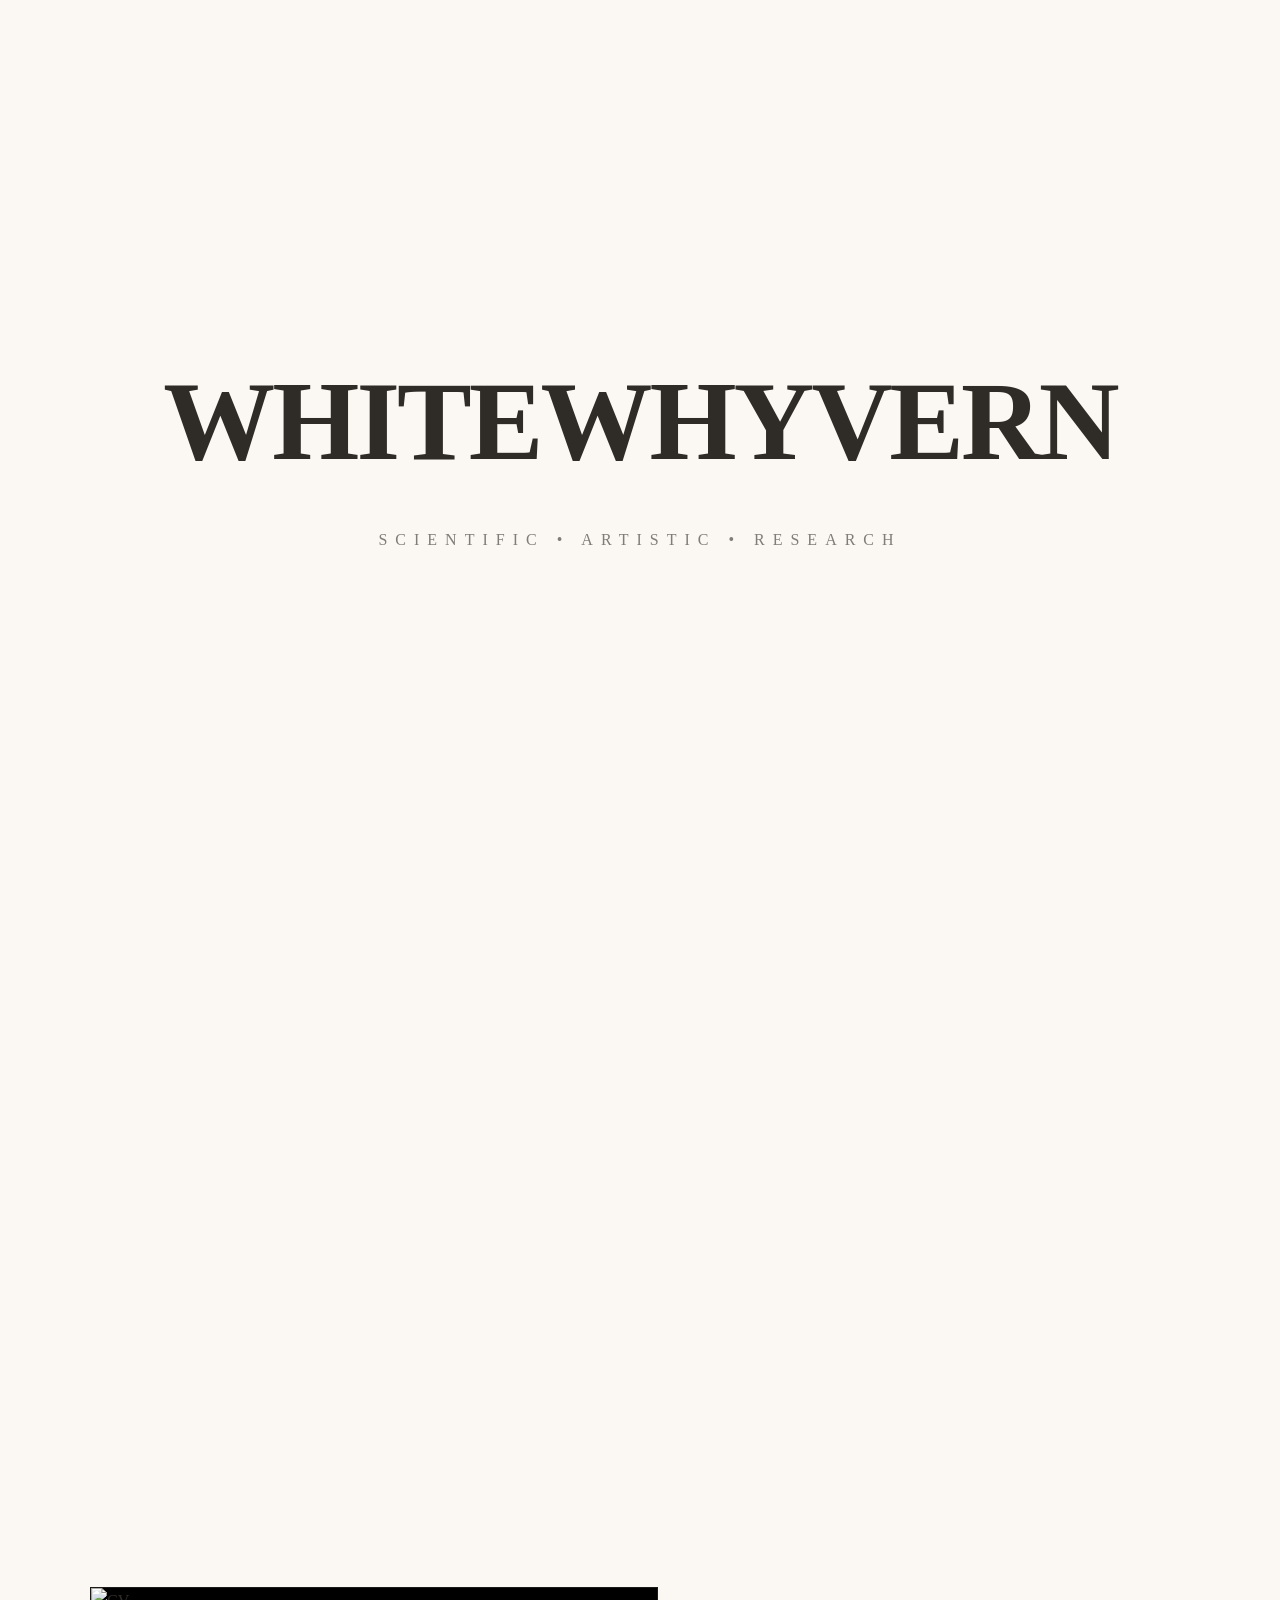
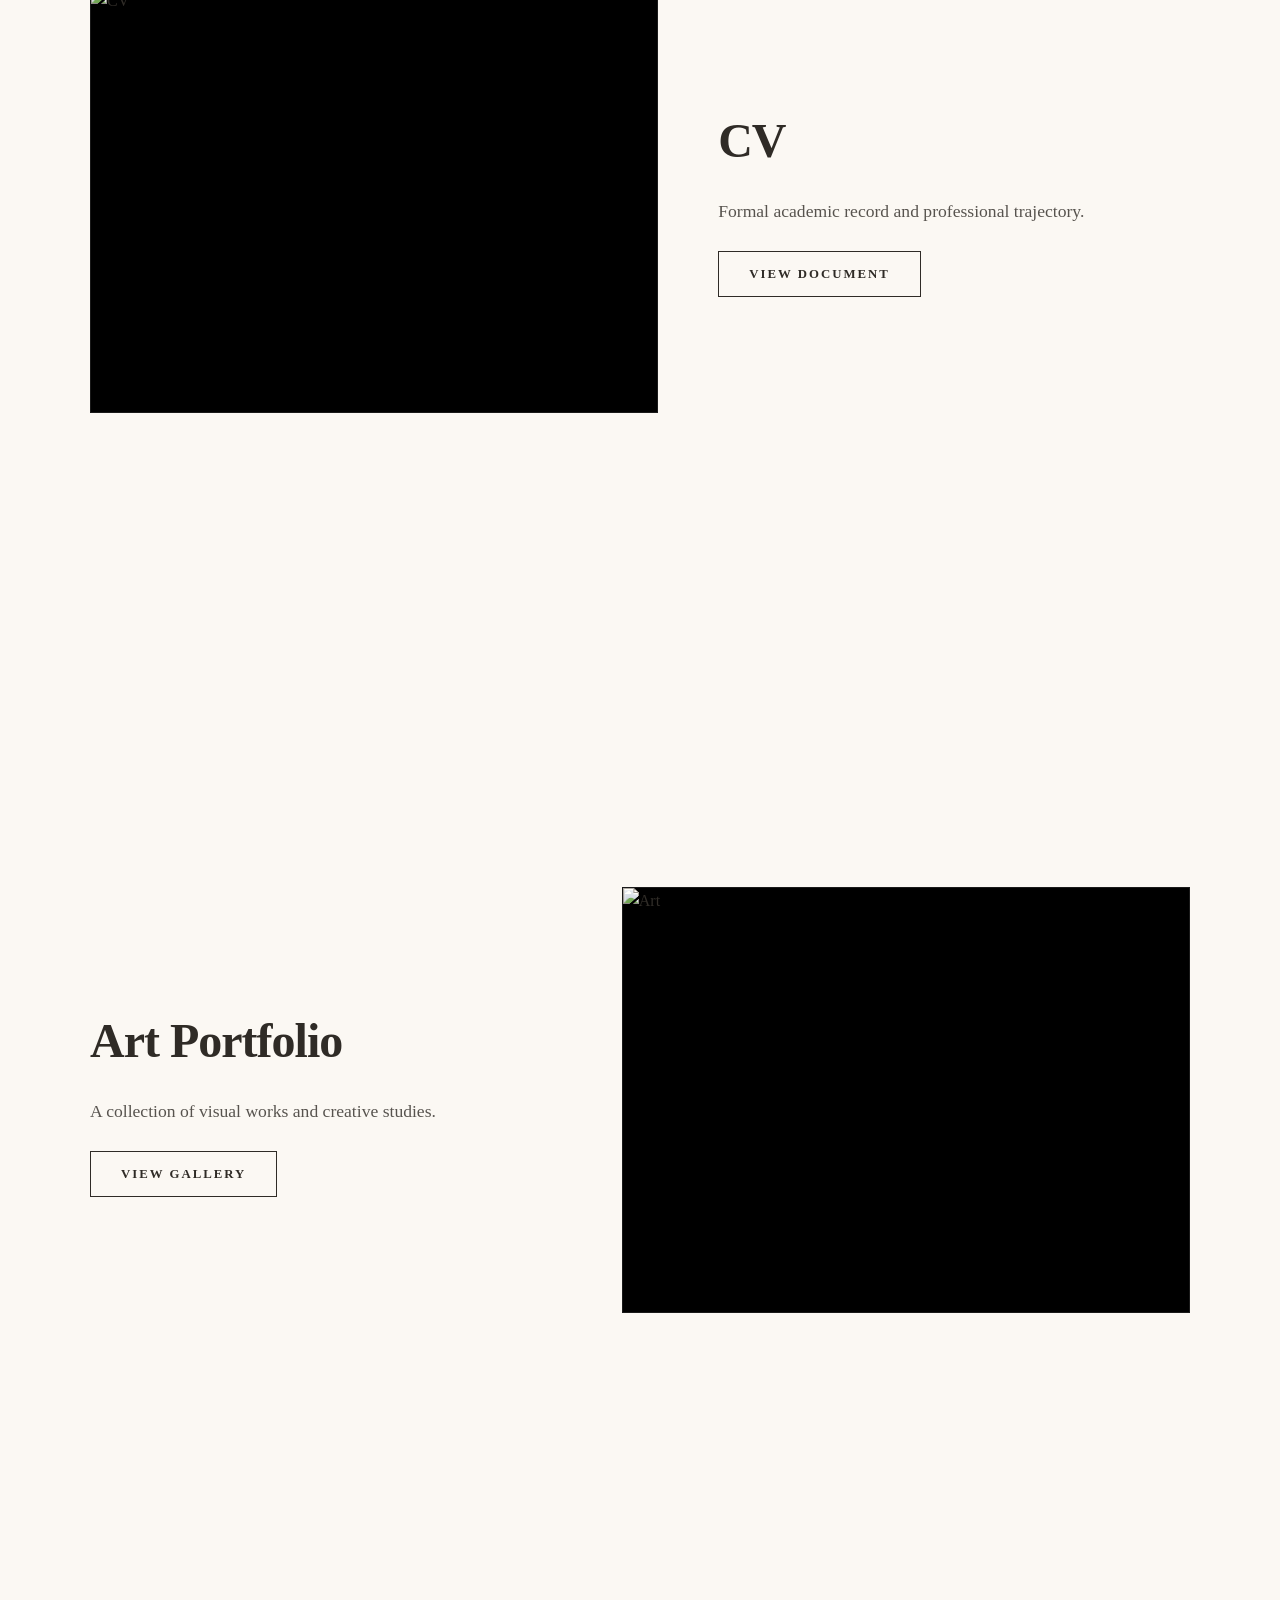
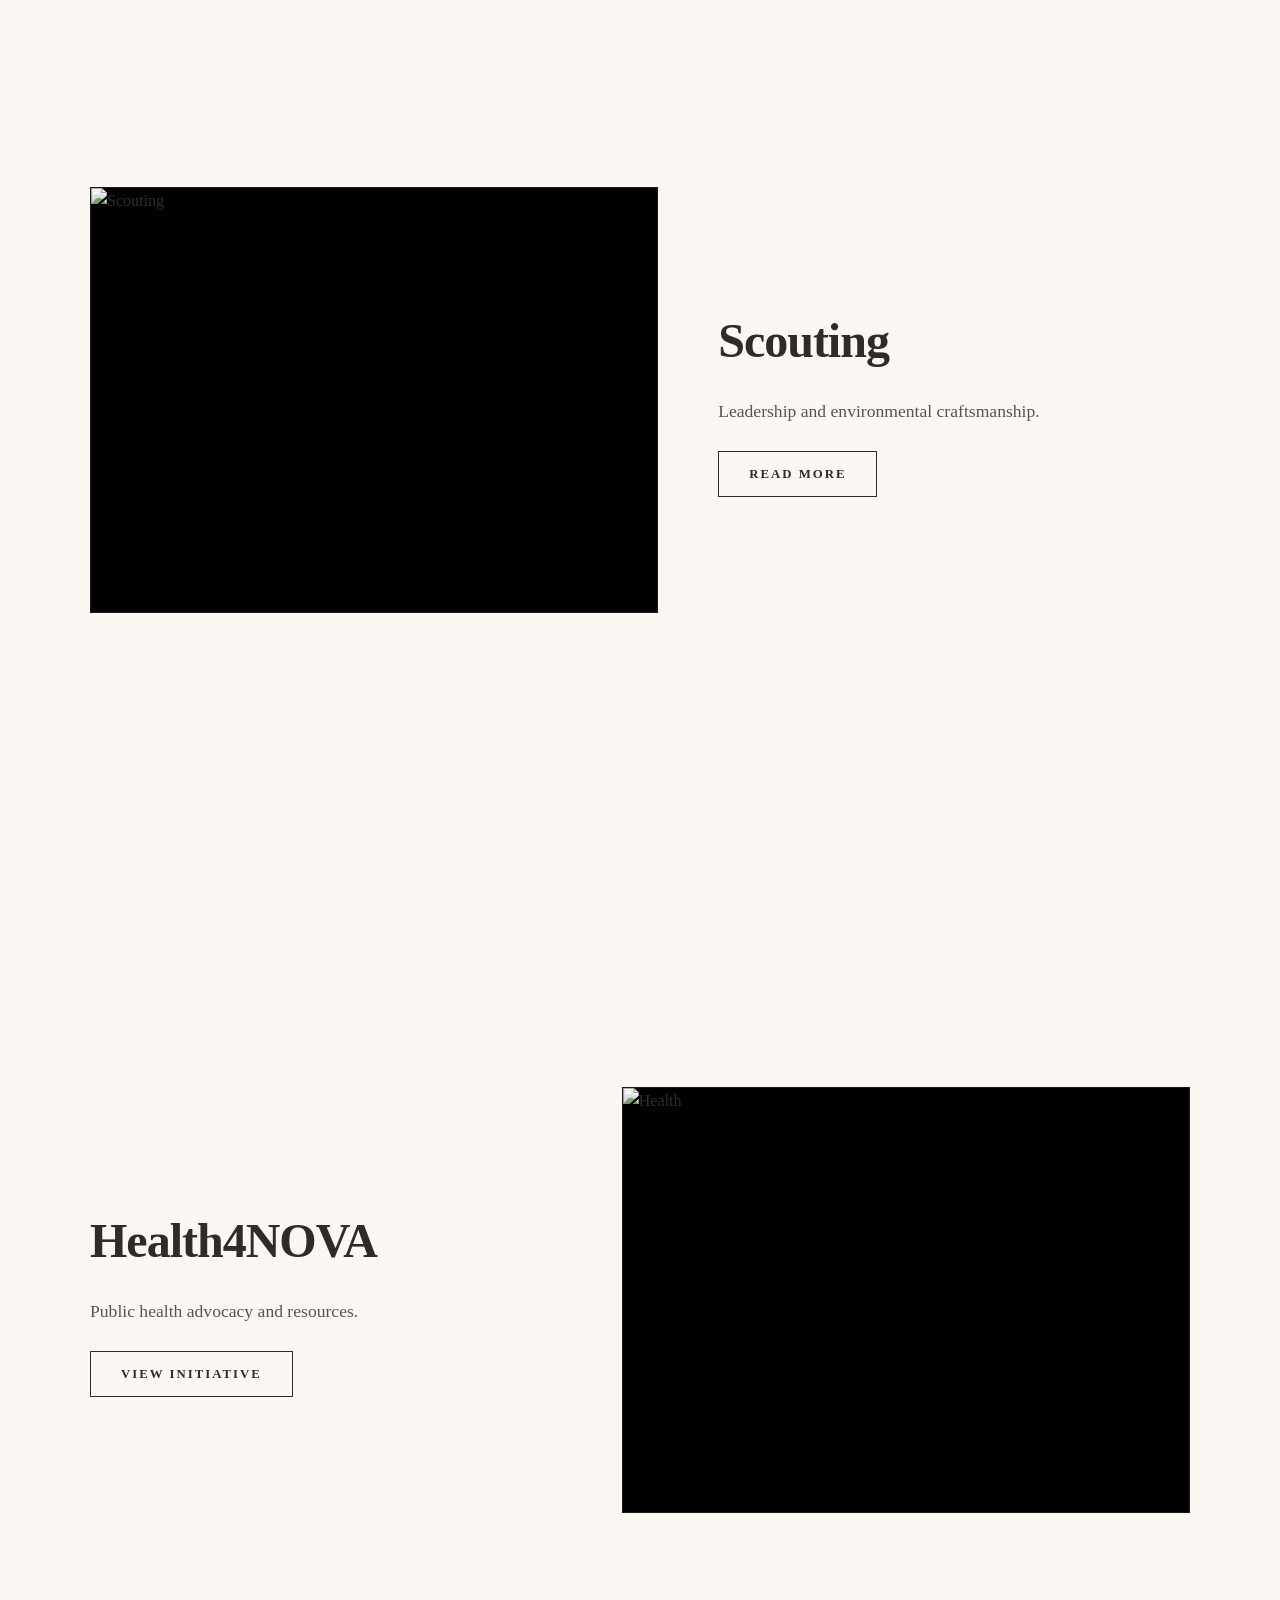
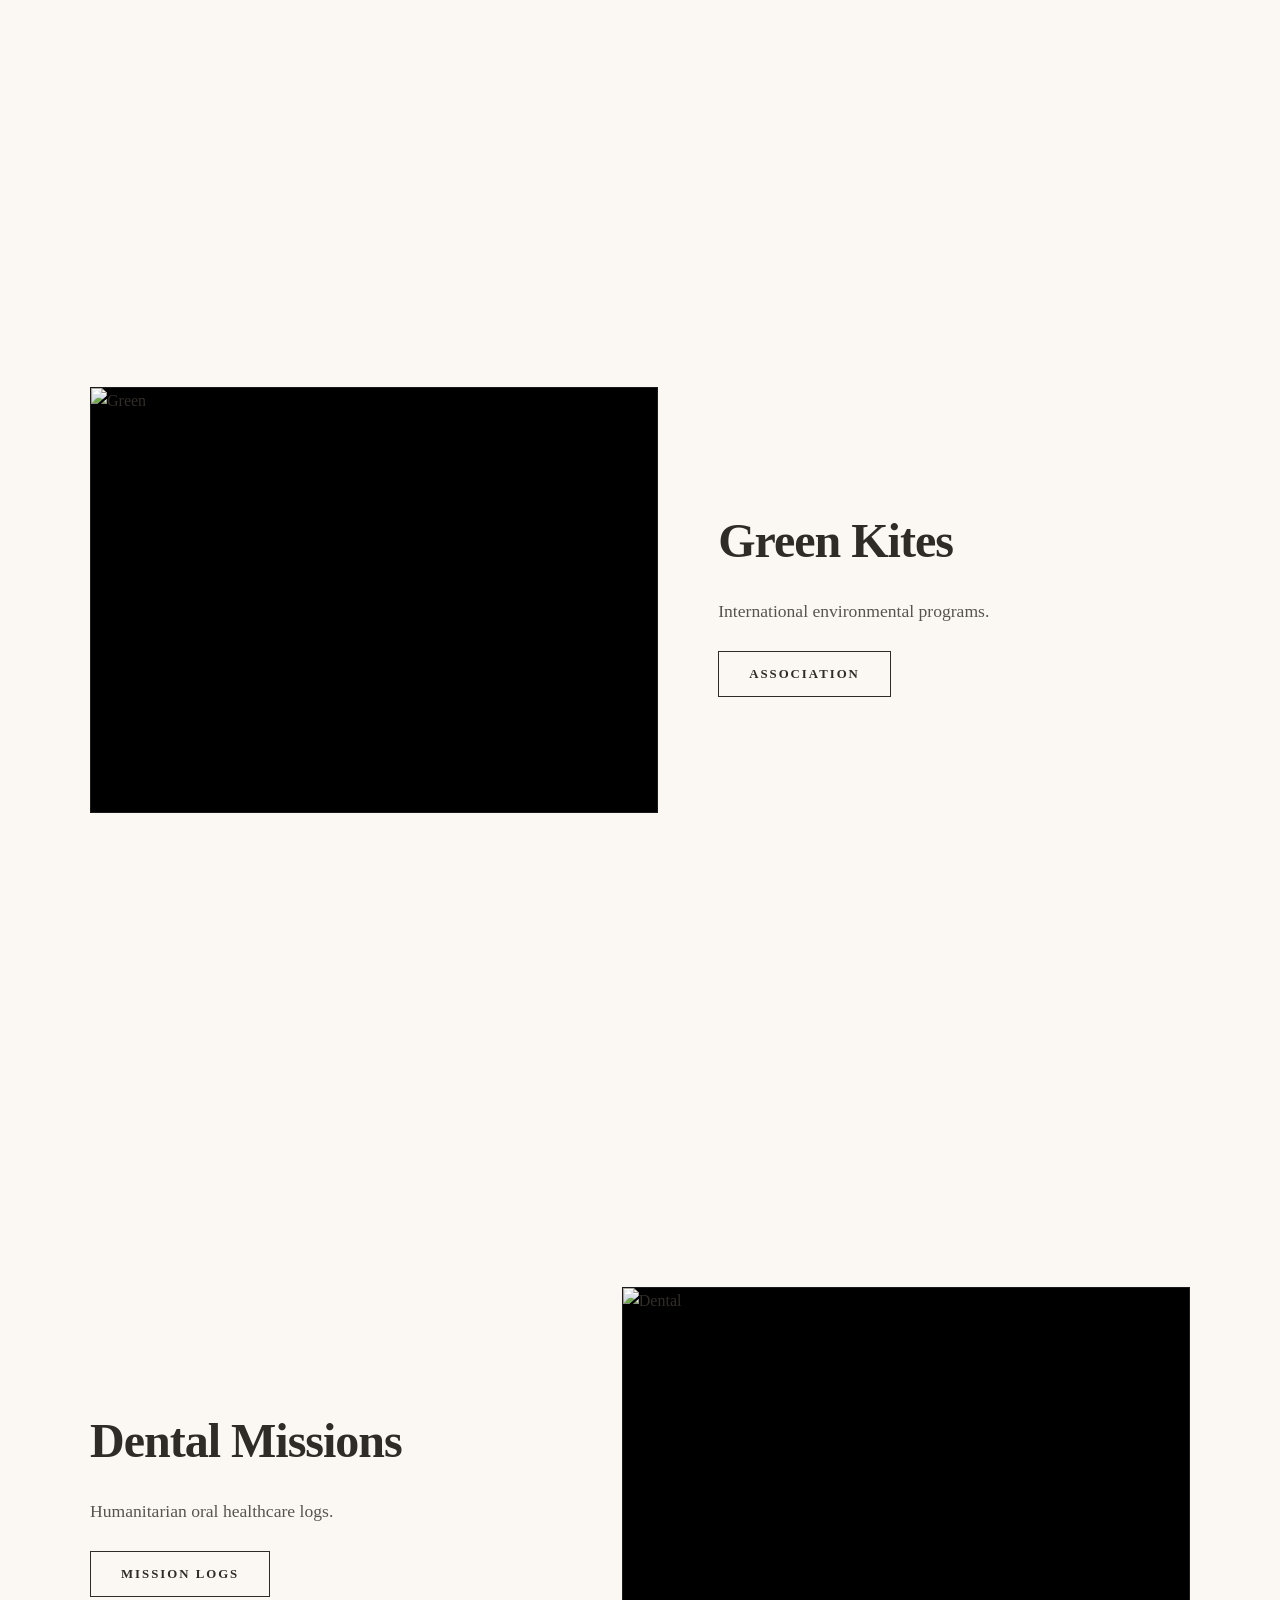
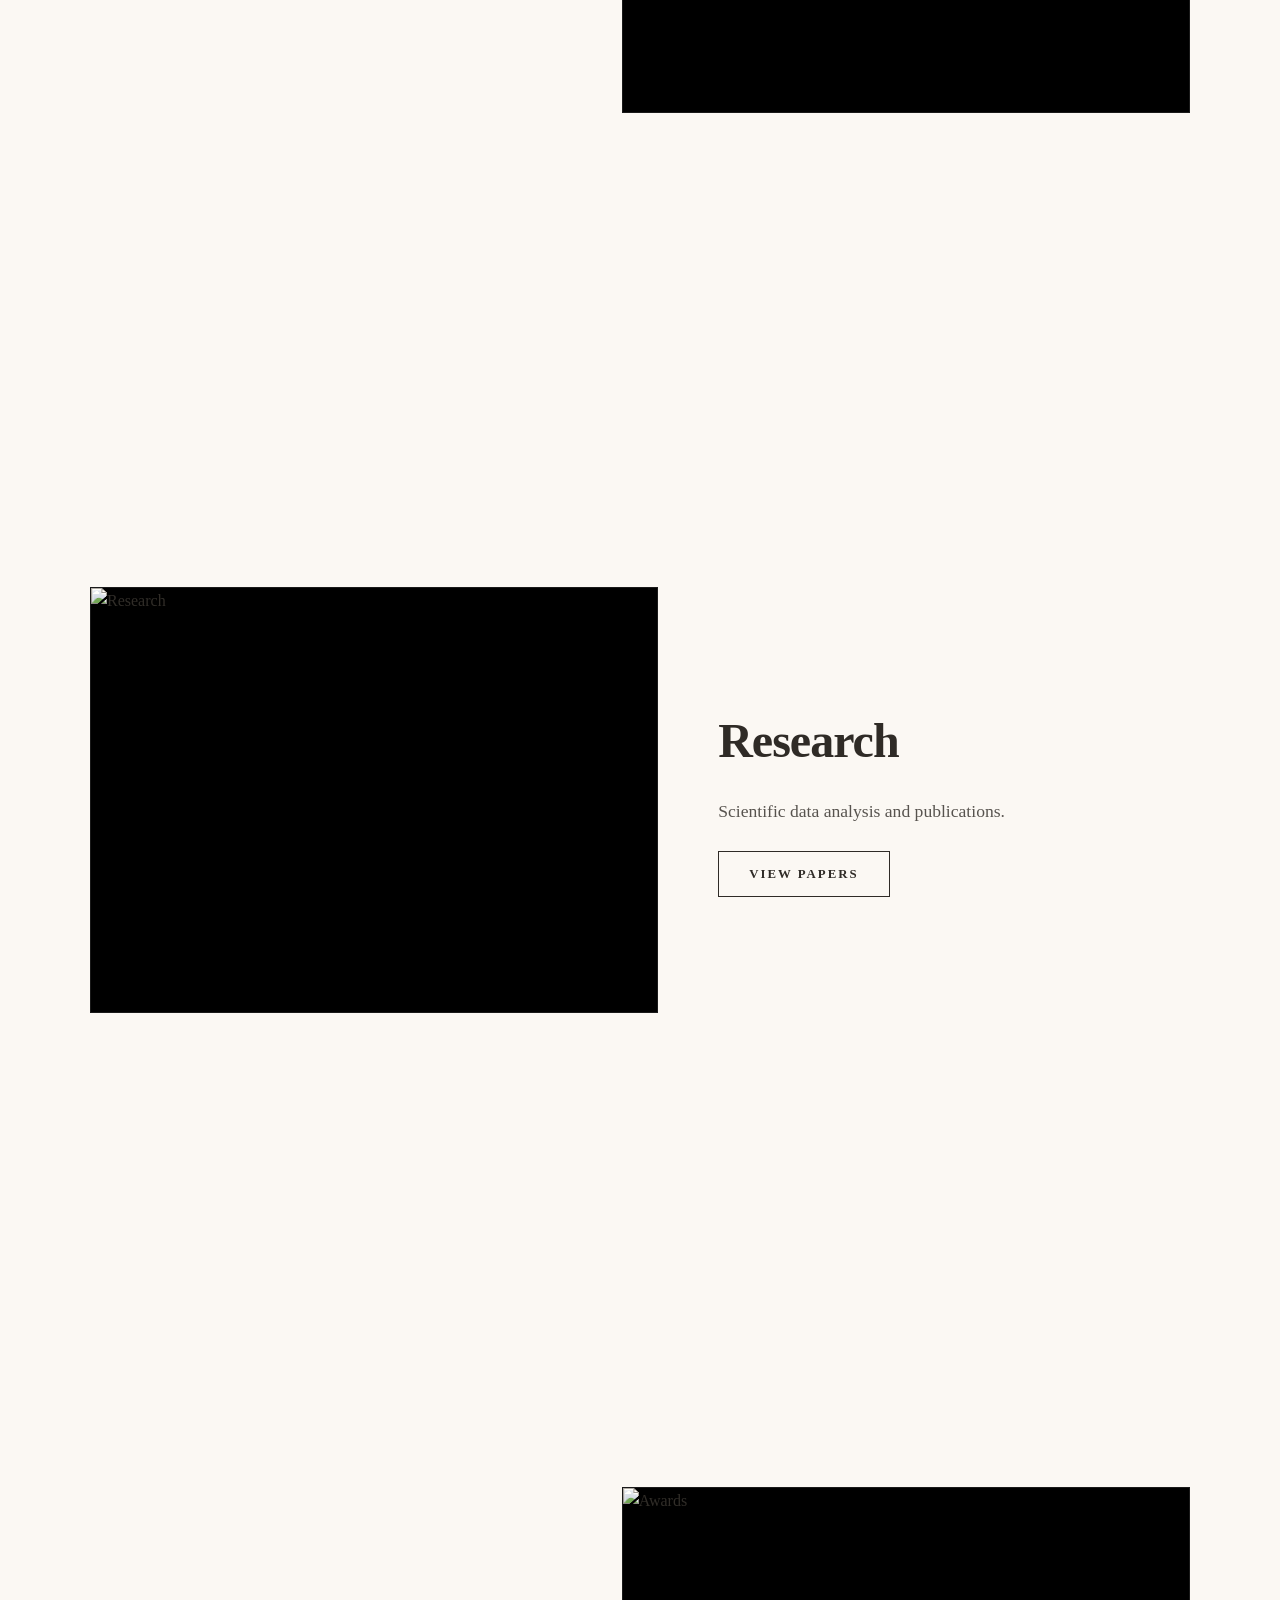
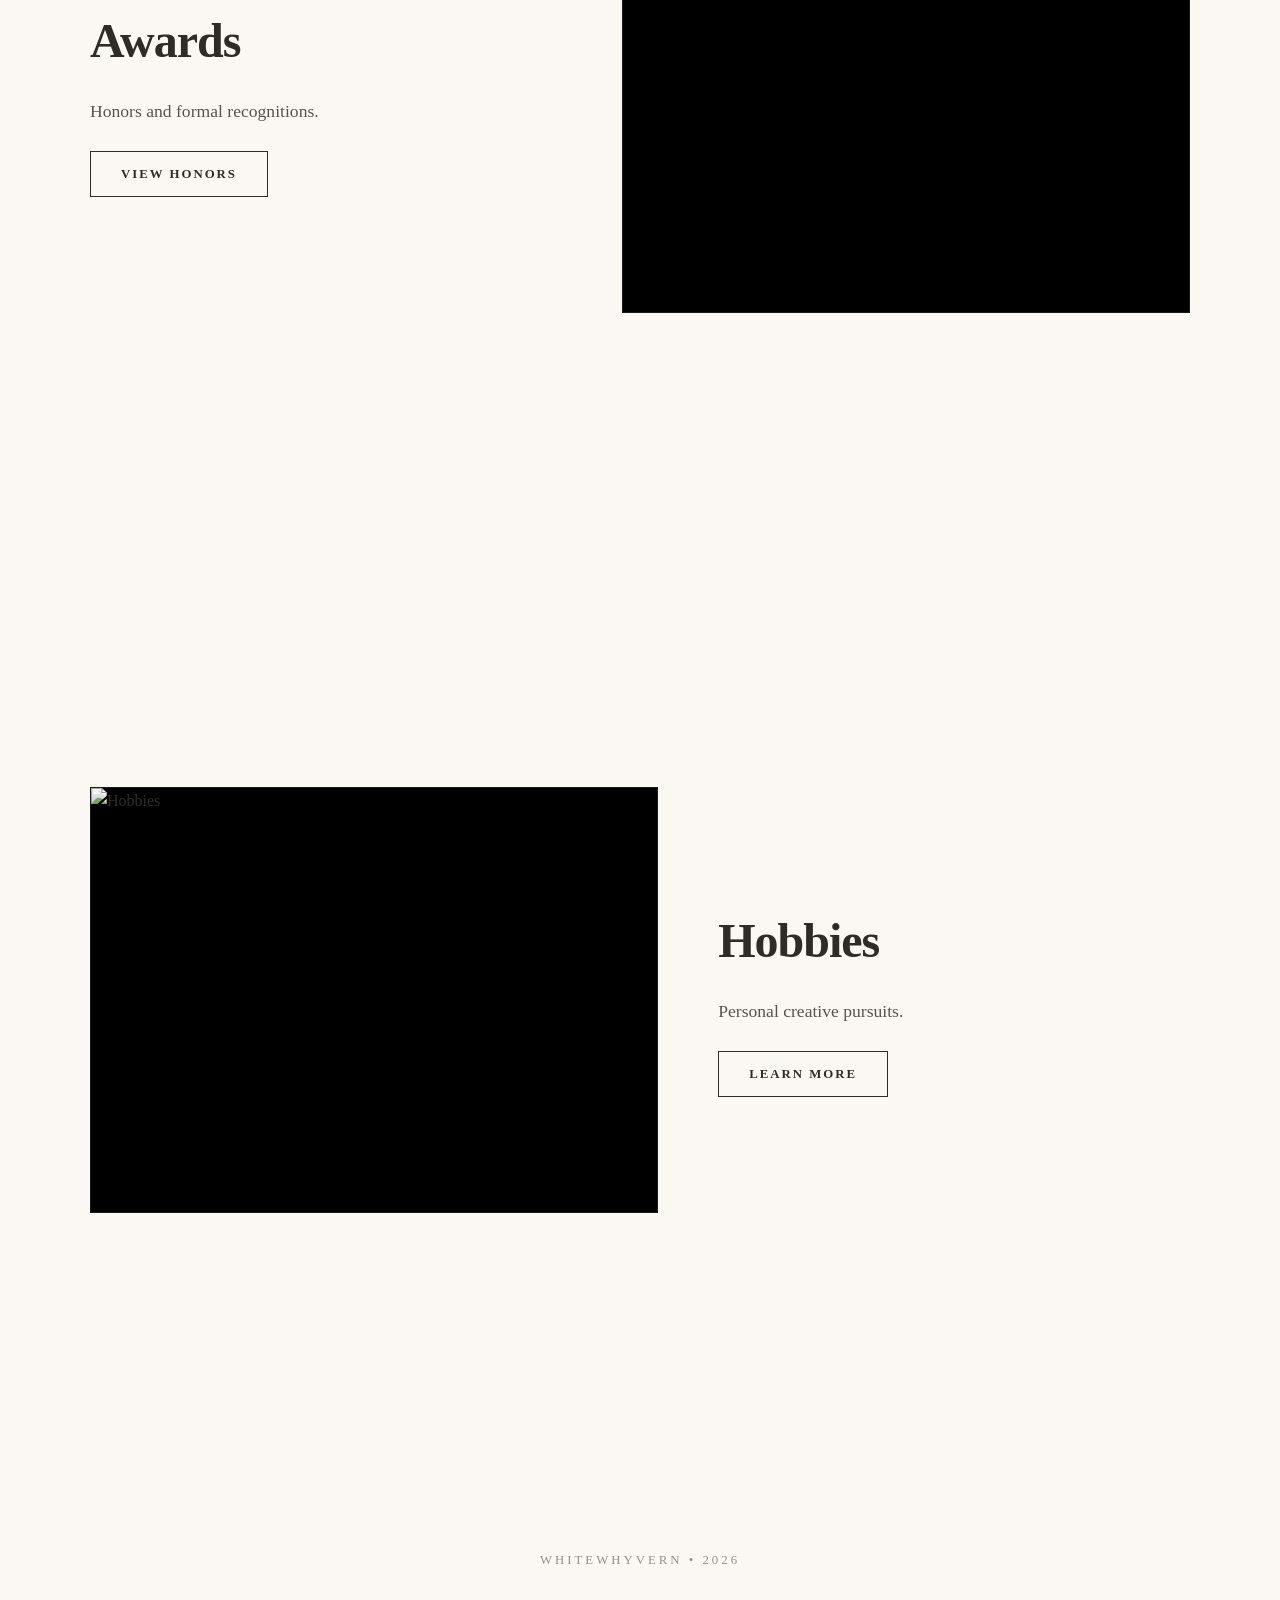
==== commit 9e07ab05: "Update index.html" ====
--- a/index.html
+++ b/index.html
@@ -6,12 +6,10 @@
 <title>WhiteWhyvern — Portfolio</title>
 <style>
   :root {
-    /* Base Light Academia Colors */
     --c-bg-light: 251, 248, 243;
     --c-text-light: 47, 43, 38;
-    
-    /* Default Dark (used if no section active) */
-    --c-bg-dark: 26, 24, 22; 
+    /* Default darks */
+    --c-bg-dark: 26, 24, 22;
     --c-text-dark: 224, 220, 213;
   }
 
@@ -25,6 +23,7 @@
     font-family: Georgia, serif;
     overflow-x: hidden;
     line-height: 1.6;
+    /* Smooth color morphing */
     transition: background-color 0.8s ease, color 0.8s ease;
   }
 
@@ -45,8 +44,9 @@
     top: 0; left: 0;
     width: 100%; height: 100%;
     object-fit: cover;
-    mask: url(#mask-circles);
-    -webkit-mask: url(#mask-circles);
+    /* This links to the Halftone SVG Mask */
+    mask: url(#halftone-mask);
+    -webkit-mask: url(#halftone-mask);
   }
 
   .hero-content {
@@ -62,13 +62,14 @@
     font-weight: 900;
   }
 
+  /* SVG Mask - Hidden */
   #svg-mask-element { position: absolute; width: 0; height: 0; }
 
-  /* Sections Layout */
+  /* Content Layout */
   main {
     position: relative;
     z-index: 5;
-    margin-top: 140vh; 
+    margin-top: 150vh; /* Space for the scroll transition */
   }
 
   section {
@@ -77,7 +78,6 @@
     align-items: center;
     justify-content: center;
     padding: 100px 5vw;
-    /* We store the unique colors in data attributes for JS to read */
   }
 
   .container {
@@ -94,21 +94,18 @@
     background: #000;
     overflow: hidden;
     border: 1px solid rgba(255, 255, 255, 0.1);
-    box-shadow: 0 10px 40px rgba(0,0,0,0.4);
   }
 
   .snippet-img img {
     width: 100%; height: 100%;
     object-fit: cover;
     display: block;
-    filter: sepia(20%) contrast(110%);
+    filter: sepia(20%) grayscale(20%);
   }
 
   .snippet-info { flex: 1; }
-
-  .snippet-info h2 { font-size: 2.8rem; margin: 0 0 15px; letter-spacing: -1px; }
-
-  .snippet-info p { font-size: 1.1rem; margin-bottom: 25px; opacity: 0.85; }
+  .snippet-info h2 { font-size: 3rem; margin: 0 0 15px; letter-spacing: -1px; }
+  .snippet-info p { font-size: 1.1rem; margin-bottom: 25px; opacity: 0.8; }
 
   .btn {
     display: inline-block;
@@ -123,86 +120,90 @@
     transition: 0.3s ease;
   }
 
-  .btn:hover { background: #fff; color: #000; border-color: #fff; }
+  .btn:hover { background: #fff; color: #000; }
 
   section:nth-child(even) .container { flex-direction: row-reverse; }
 
-  footer { padding: 100px 20px; text-align: center; font-size: 0.8rem; letter-spacing: 3px; opacity: 0.6; }
+  footer { padding: 100px 20px; text-align: center; opacity: 0.5; font-size: 0.8rem; letter-spacing: 3px; }
 
   @media (max-width: 850px) {
-    .container { flex-direction: column !important; gap: 30px; }
-    .snippet-img { width: 100%; height: 280px; }
+    .container { flex-direction: column !important; text-align: center; }
   }
 </style>
 </head>
 <body>
 
-  <!-- SVG Circle Mask -->
+  <!-- The Halftone SVG Mask -->
   <svg id="svg-mask-element">
-    <mask id="mask-circles">
+    <mask id="halftone-mask">
+      <!-- White background: Image is visible -->
       <rect width="100%" height="100%" fill="white" />
-      <g id="circle-grid" fill="black"></g>
+      <!-- Black circles: Image is hidden. JS will populate these. -->
+      <g id="dot-grid" fill="black"></g>
     </mask>
   </svg>
 
   <div class="hero-wrapper" id="heroWrapper">
     <div class="hero-content" id="heroText">
       <h1>WHITEWHYVERN</h1>
-      <p style="letter-spacing: 6px; font-weight: 300; opacity: 0.7;">SCIENTIFIC &bull; ARTISTIC &bull; RESEARCH</p>
+      <p style="letter-spacing: 8px; opacity: 0.6;">SCIENTIFIC &bull; ARTISTIC &bull; RESEARCH</p>
     </div>
     <img src="https://placehold.co/2000x1400/efe7dd/8b6b4a?text=Your+Portrait" class="hero-image" id="heroImg">
   </div>
 
   <main>
-    <!-- DATA-BG: [R, G, B] | DATA-TEXT: [R, G, B] -->
-    
+    <!-- Section 1: CV -->
     <section id="cv" data-bg="26, 24, 22" data-text="224, 220, 213">
       <div class="container">
-        <div class="snippet-img"><img src="https://placehold.co/800x600/111/444?text=CV" alt="CV"></div>
+        <div class="snippet-img"><img src="https://placehold.co/800x600/111/333?text=CV" alt="CV"></div>
         <div class="snippet-info">
           <h2>CV</h2>
-          <p>Formal academic and professional record.</p>
+          <p>Formal academic record and professional trajectory.</p>
           <a href="cv.html" class="btn">View Document</a>
         </div>
       </div>
     </section>
 
-    <section id="art" data-bg="22, 26, 30" data-text="210, 220, 230">
-      <div class="container">
-        <div class="snippet-img"><img src="https://placehold.co/800x600/111/444?text=Art+Portfolio" alt="Art"></div>
+    <!-- Section 2: Art -->
+    <section id="art" data-bg="15, 20, 25" data-text="200, 210, 220">
+      <div class="container">
+        <div class="snippet-img"><img src="https://placehold.co/800x600/111/333?text=Art+Portfolio" alt="Art"></div>
         <div class="snippet-info">
           <h2>Art Portfolio</h2>
-          <p>Explorations of form and visual medium.</p>
+          <p>A collection of visual works and creative studies.</p>
           <a href="art-portfolio.html" class="btn">View Gallery</a>
         </div>
       </div>
     </section>
 
-    <section id="scouting" data-bg="20, 30, 20" data-text="220, 235, 220">
-      <div class="container">
-        <div class="snippet-img"><img src="https://placehold.co/800x600/111/444?text=Scouting" alt="Scouting"></div>
+    <!-- Section 3: Scouting -->
+    <section id="scouting" data-bg="18, 25, 18" data-text="210, 225, 210">
+      <div class="container">
+        <div class="snippet-img"><img src="https://placehold.co/800x600/111/333?text=Scouting" alt="Scouting"></div>
         <div class="snippet-info">
           <h2>Scouting</h2>
-          <p>Leadership and outdoor resilience.</p>
+          <p>Leadership and environmental craftsmanship.</p>
           <a href="scouting.html" class="btn">Read More</a>
         </div>
       </div>
     </section>
 
-    <section id="health" data-bg="35, 20, 20" data-text="240, 220, 220">
-      <div class="container">
-        <div class="snippet-img"><img src="https://placehold.co/800x600/111/444?text=Health4NOVA" alt="Health"></div>
+    <!-- Section 4: Health4NOVA -->
+    <section id="health" data-bg="30, 18, 18" data-text="230, 210, 210">
+      <div class="container">
+        <div class="snippet-img"><img src="https://placehold.co/800x600/111/333?text=Health4NOVA" alt="Health"></div>
         <div class="snippet-info">
           <h2>Health4NOVA</h2>
-          <p>Community wellness initiatives.</p>
+          <p>Public health advocacy and resources.</p>
           <a href="health4nova.html" class="btn">View Initiative</a>
         </div>
       </div>
     </section>
 
-    <section id="green" data-bg="28, 32, 25" data-text="230, 235, 220">
-      <div class="container">
-        <div class="snippet-img"><img src="https://placehold.co/800x600/111/444?text=Green+Kites" alt="Green Kites"></div>
+    <!-- Section 5: Green Kites -->
+    <section id="green" data-bg="22, 28, 22" data-text="210, 220, 210">
+      <div class="container">
+        <div class="snippet-img"><img src="https://placehold.co/800x600/111/333?text=Green+Kites" alt="Green"></div>
         <div class="snippet-info">
           <h2>Green Kites</h2>
           <p>International environmental programs.</p>
@@ -211,45 +212,49 @@
       </div>
     </section>
 
-    <section id="dental" data-bg="25, 25, 35" data-text="225, 225, 245">
-      <div class="container">
-        <div class="snippet-img"><img src="https://placehold.co/800x600/111/444?text=Dental+Missions" alt="Dental"></div>
+    <!-- Section 6: Dental Missions -->
+    <section id="dental" data-bg="20, 20, 30" data-text="215, 215, 235">
+      <div class="container">
+        <div class="snippet-img"><img src="https://placehold.co/800x600/111/333?text=Dental+Missions" alt="Dental"></div>
         <div class="snippet-info">
           <h2>Dental Missions</h2>
-          <p>Humanitarian healthcare missions.</p>
+          <p>Humanitarian oral healthcare logs.</p>
           <a href="dental-missions.html" class="btn">Mission Logs</a>
         </div>
       </div>
     </section>
 
-    <section id="research" data-bg="20, 35, 35" data-text="220, 240, 240">
-      <div class="container">
-        <div class="snippet-img"><img src="https://placehold.co/800x600/111/444?text=Research" alt="Research"></div>
+    <!-- Section 7: Research -->
+    <section id="research" data-bg="15, 30, 30" data-text="210, 230, 230">
+      <div class="container">
+        <div class="snippet-img"><img src="https://placehold.co/800x600/111/333?text=Research" alt="Research"></div>
         <div class="snippet-info">
           <h2>Research</h2>
-          <p>Scientific inquiry and data analysis.</p>
+          <p>Scientific data analysis and publications.</p>
           <a href="research.html" class="btn">View Papers</a>
         </div>
       </div>
     </section>
 
-    <section id="awards" data-bg="38, 34, 25" data-text="245, 240, 225">
-      <div class="container">
-        <div class="snippet-img"><img src="https://placehold.co/800x600/111/444?text=Awards" alt="Awards"></div>
+    <!-- Section 8: Awards -->
+    <section id="awards" data-bg="32, 28, 20" data-text="235, 230, 215">
+      <div class="container">
+        <div class="snippet-img"><img src="https://placehold.co/800x600/111/333?text=Awards" alt="Awards"></div>
         <div class="snippet-info">
           <h2>Awards</h2>
-          <p>Formal recognitions and honors.</p>
+          <p>Honors and formal recognitions.</p>
           <a href="awards.html" class="btn">View Honors</a>
         </div>
       </div>
     </section>
 
-    <section id="hobbies" data-bg="15, 15, 15" data-text="255, 255, 255">
-      <div class="container">
-        <div class="snippet-img"><img src="https://placehold.co/800x600/111/444?text=Hobbies" alt="Hobbies"></div>
+    <!-- Section 9: Hobbies -->
+    <section id="hobbies" data-bg="10, 10, 10" data-text="255, 255, 255">
+      <div class="container">
+        <div class="snippet-img"><img src="https://placehold.co/800x600/111/333?text=Hobbies" alt="Hobbies"></div>
         <div class="snippet-info">
           <h2>Hobbies</h2>
-          <p>Creative pursuits outside the professional sphere.</p>
+          <p>Personal creative pursuits.</p>
           <a href="hobbies.html" class="btn">Learn More</a>
         </div>
       </div>
@@ -259,25 +264,38 @@
   <footer>WHITEWHYVERN &bull; <span id="year"></span></footer>
 
   <script>
-    const circleGrid = document.getElementById('circle-grid');
+    const dotGrid = document.getElementById('dot-grid');
     const heroText = document.getElementById('heroText');
     const heroWrapper = document.getElementById('heroWrapper');
     const sections = document.querySelectorAll('main section');
-    
-    // Create Circle Grid
-    const rows = 12, cols = 18, circles = [];
+
+    // 1. GENERATE HALFTONE DOTS
+    // We create a dense grid of circles
+    const spacing = 35; // px between dots
+    const cols = Math.ceil(window.innerWidth / spacing) + 1;
+    const rows = Math.ceil(window.innerHeight / spacing) + 1;
+    const dots = [];
+
     for (let i = 0; i < rows; i++) {
       for (let j = 0; j < cols; j++) {
-        const c = document.createElementNS("http://www.w3.org/2000/svg", "circle");
-        c.setAttribute("cx", `${(j / (cols - 1)) * 100}%`);
-        c.setAttribute("cy", `${(i / (rows - 1)) * 100}%`);
-        c.setAttribute("r", "0");
-        circleGrid.appendChild(c);
-        circles.push(c);
+        const dot = document.createElementNS("http://www.w3.org/2000/svg", "circle");
+        const x = j * spacing;
+        const y = i * spacing;
+        dot.setAttribute("cx", x);
+        dot.setAttribute("cy", y);
+        dot.setAttribute("r", "0");
+        dotGrid.appendChild(dot);
+        
+        // Calculate distance from center for radial effect
+        const dx = x - (window.innerWidth / 2);
+        const dy = y - (window.innerHeight / 2);
+        const dist = Math.sqrt(dx * dx + dy * dy);
+        
+        dots.push({ el: dot, dist: dist });
       }
     }
 
-    // Color Interpolator
+    // 2. COLOR INTERPOLATION
     function lerpColor(c1, c2, f) {
       const r = Math.round(c1[0] + f * (c2[0] - c1[0]));
       const g = Math.round(c1[1] + f * (c2[1] - c1[1]));
@@ -287,39 +305,43 @@
 
     const lightBg = [251, 248, 243], lightText = [47, 43, 38];
 
+    // 3. SCROLL EVENT
     window.addEventListener('scroll', () => {
       const scrollY = window.scrollY;
       const vh = window.innerHeight;
+      const maxScroll = vh * 1.5;
+      const progress = Math.min(1, scrollY / maxScroll);
+
+      // A. Halftone Radial Animation
+      // dots grow based on progress and their distance from center
+      const maxDist = Math.sqrt(Math.pow(window.innerWidth/2, 2) + Math.pow(window.innerHeight/2, 2));
       
-      // 1. Circle Fade Logic
-      const fadeFactor = Math.min(1, scrollY / (vh * 1.5));
-      circles.forEach((c, i) => {
-        const offset = (i / circles.length) * 0.4;
-        const cFactor = Math.max(0, Math.min(1, (fadeFactor - offset) / 0.6));
-        c.setAttribute("r", `${cFactor * 16}%`);
+      dots.forEach(dot => {
+        // This math makes dots near center grow first, then outward
+        const threshold = (dot.dist / maxDist) * 0.5; 
+        const dotProgress = Math.max(0, (progress - threshold) / 0.5);
+        // Grow dots up to 25px so they overlap and hide the image
+        dot.el.setAttribute("r", dotProgress * 30);
       });
 
-      // 2. Hero Text & Cleanup
-      heroText.style.opacity = 1 - (fadeFactor * 3);
-      heroWrapper.style.visibility = (fadeFactor >= 1) ? 'hidden' : 'visible';
-
-      // 3. Section Color Morphing
+      // B. Smooth Color Transition
+      // We detect which section is in view to set the "Target" color
       let targetBg = [26, 24, 22], targetText = [224, 220, 213];
-
       sections.forEach(s => {
         const rect = s.getBoundingClientRect();
-        // If section is in the middle of the screen
         if (rect.top <= vh/2 && rect.bottom >= vh/2) {
           targetBg = s.dataset.bg.split(',').map(Number);
           targetText = s.dataset.text.split(',').map(Number);
         }
       });
 
-      // Apply color: If we are still in the hero zone, blend from light to the first dark color
-      // If we are past the hero, use the target section colors
-      const colorFactor = Math.min(1, scrollY / (vh * 1));
+      const colorFactor = Math.min(1, scrollY / (vh * 0.8));
       document.body.style.backgroundColor = lerpColor(lightBg, targetBg, colorFactor);
       document.body.style.color = lerpColor(lightText, targetText, colorFactor);
+
+      // C. UI Polish
+      heroText.style.opacity = 1 - (progress * 4);
+      heroWrapper.style.visibility = (progress >= 1) ? 'hidden' : 'visible';
     });
 
     document.getElementById('year').textContent = new Date().getFullYear();
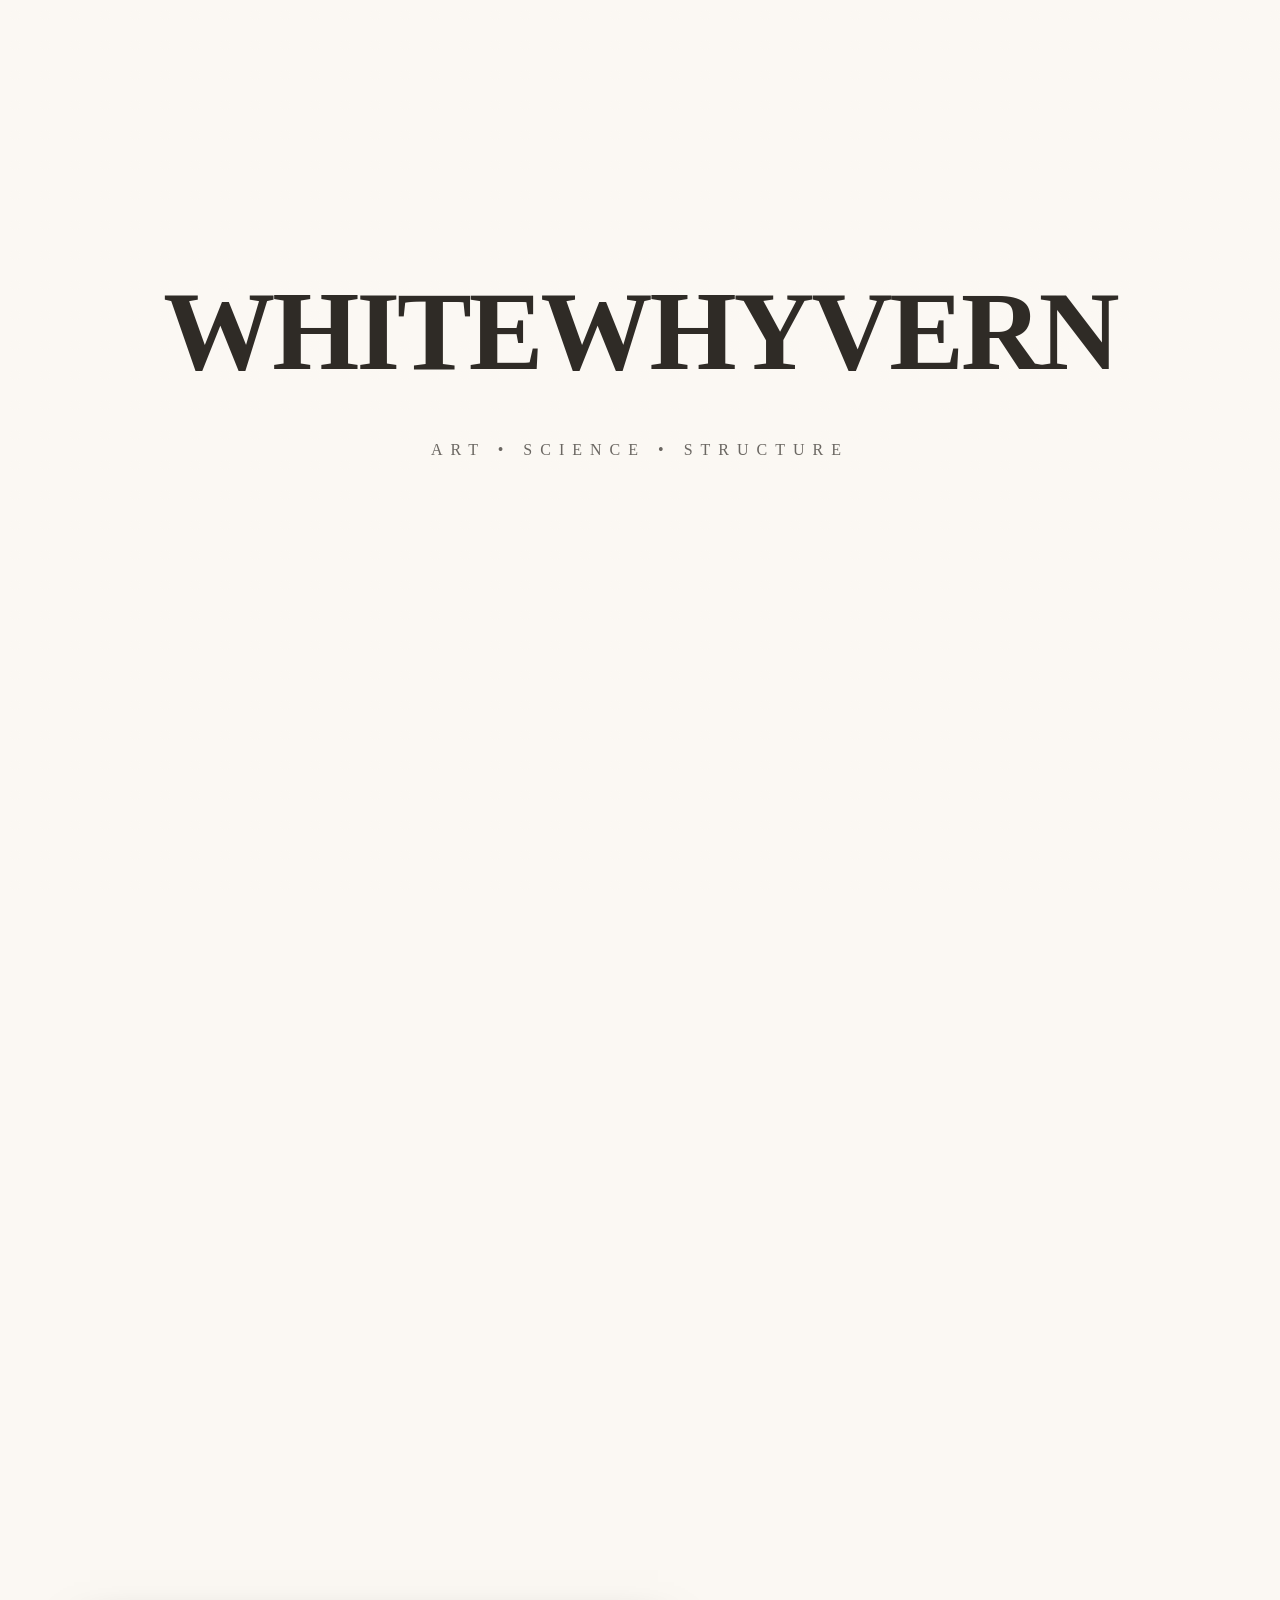
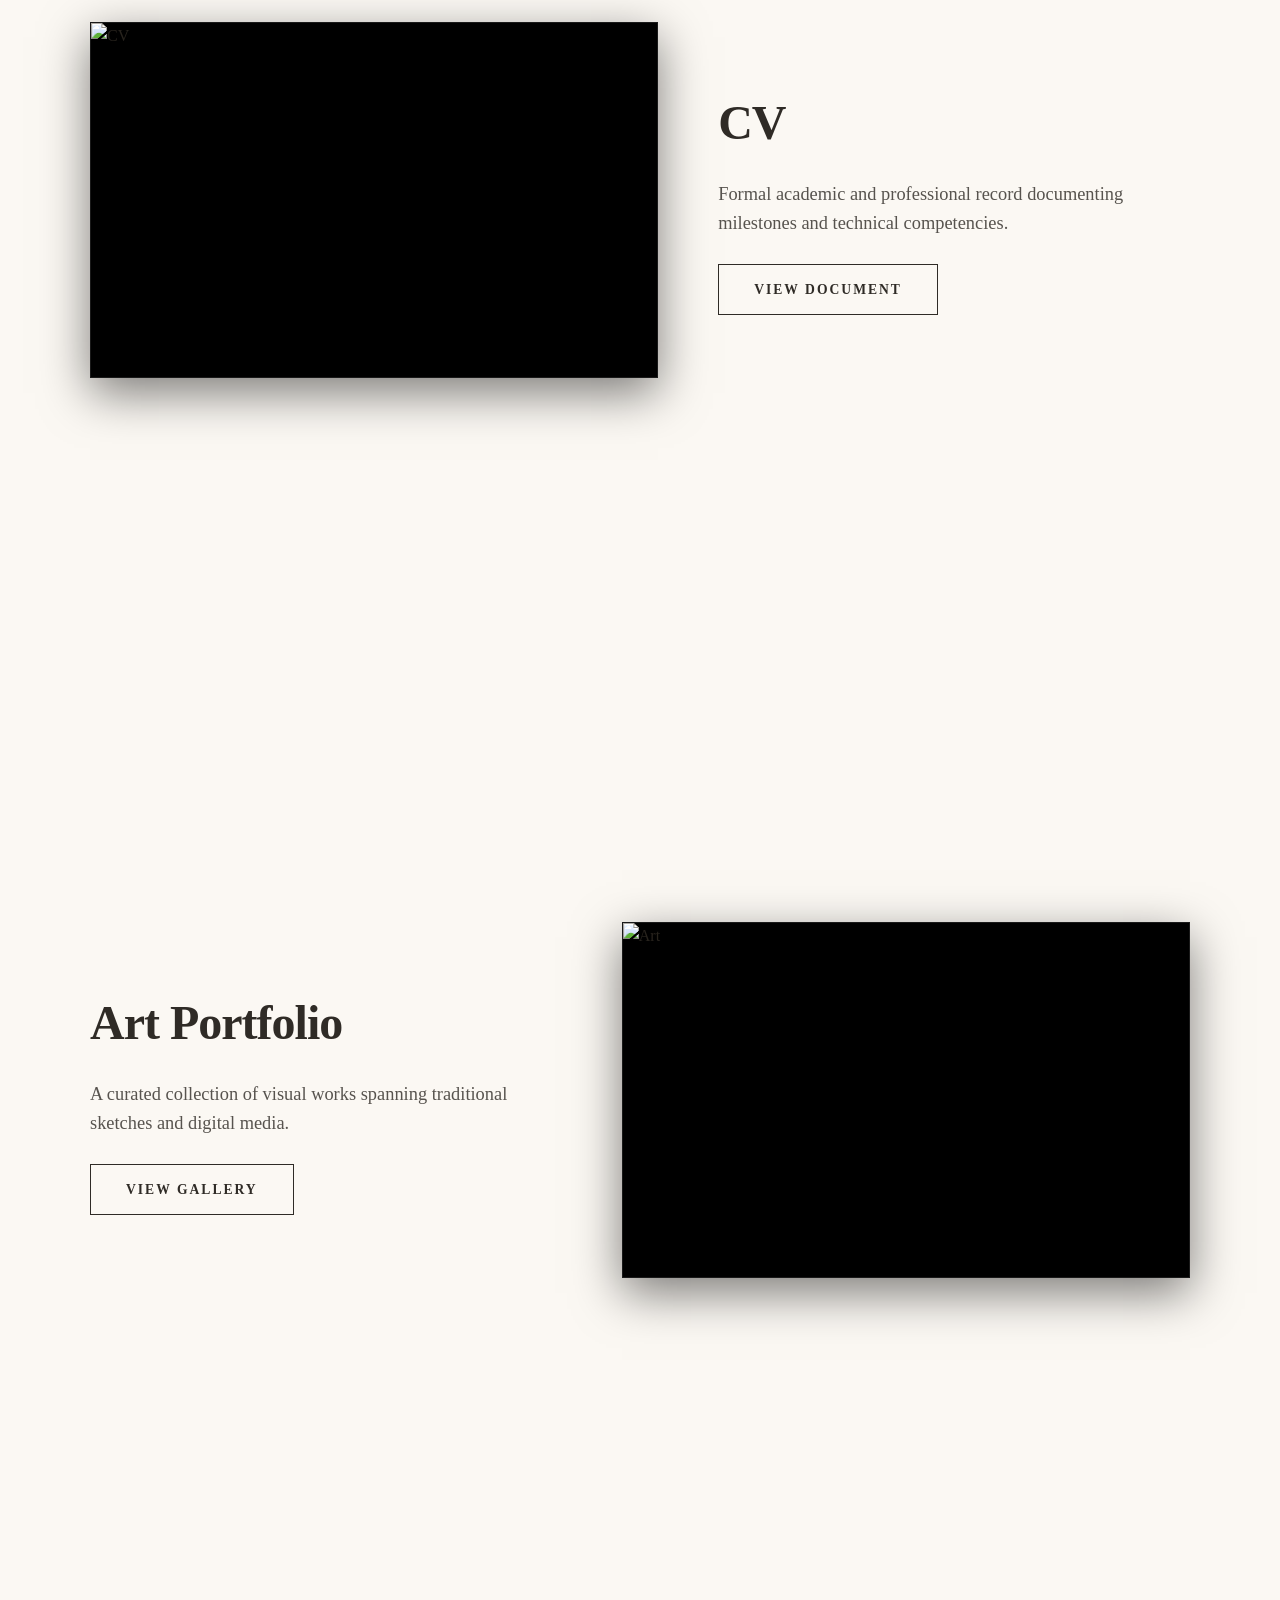
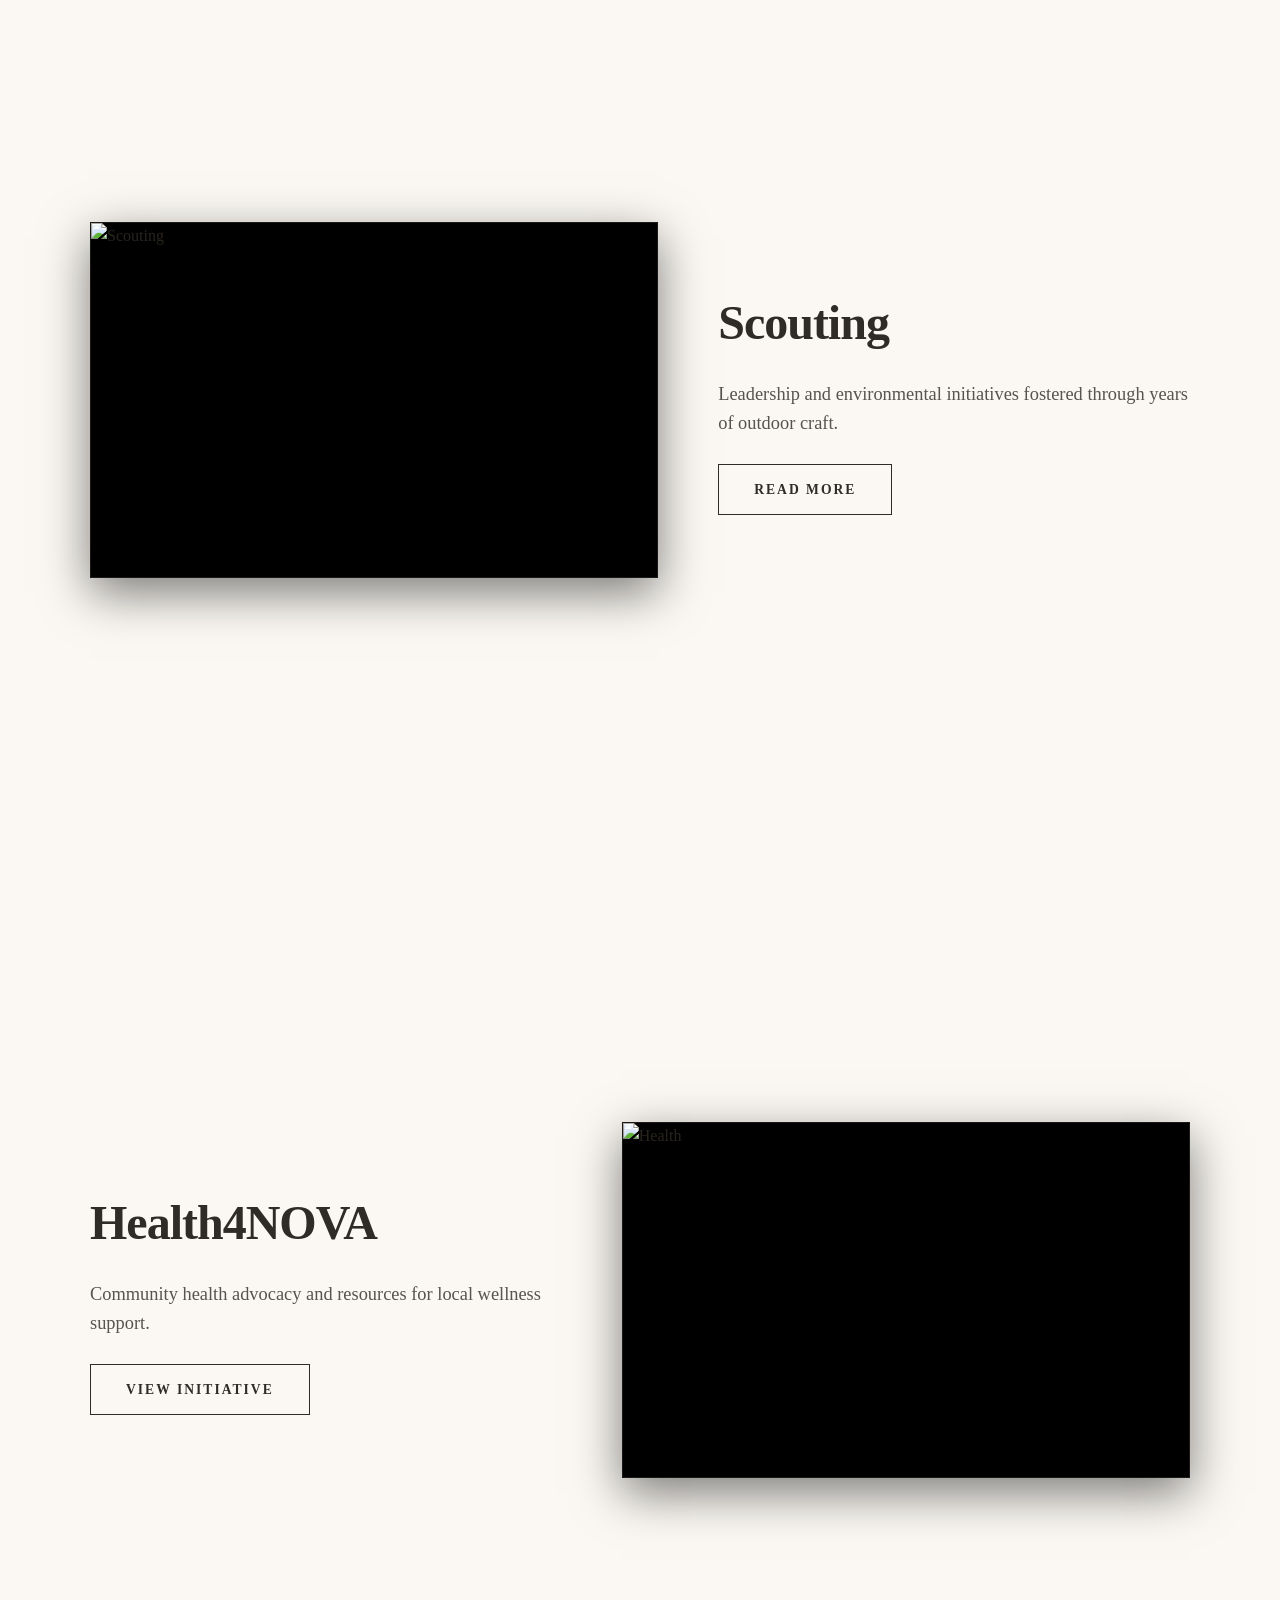
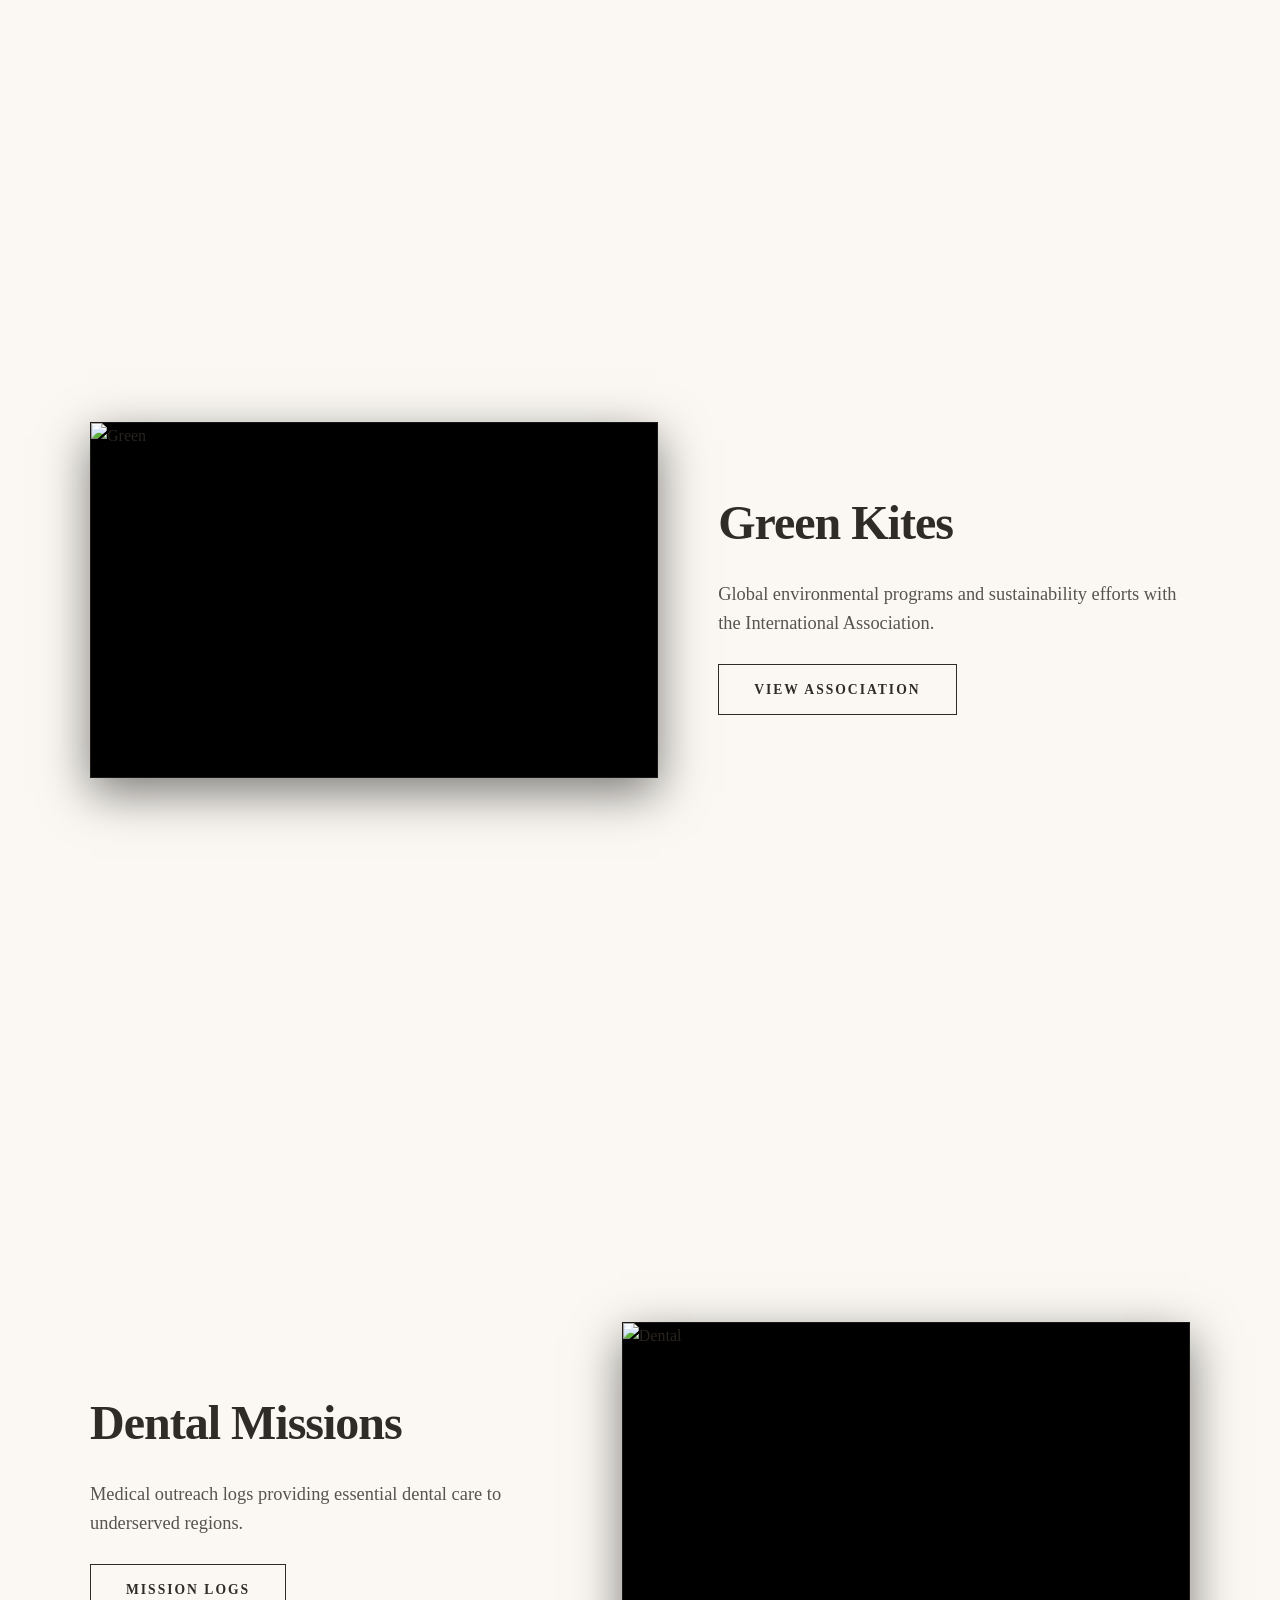
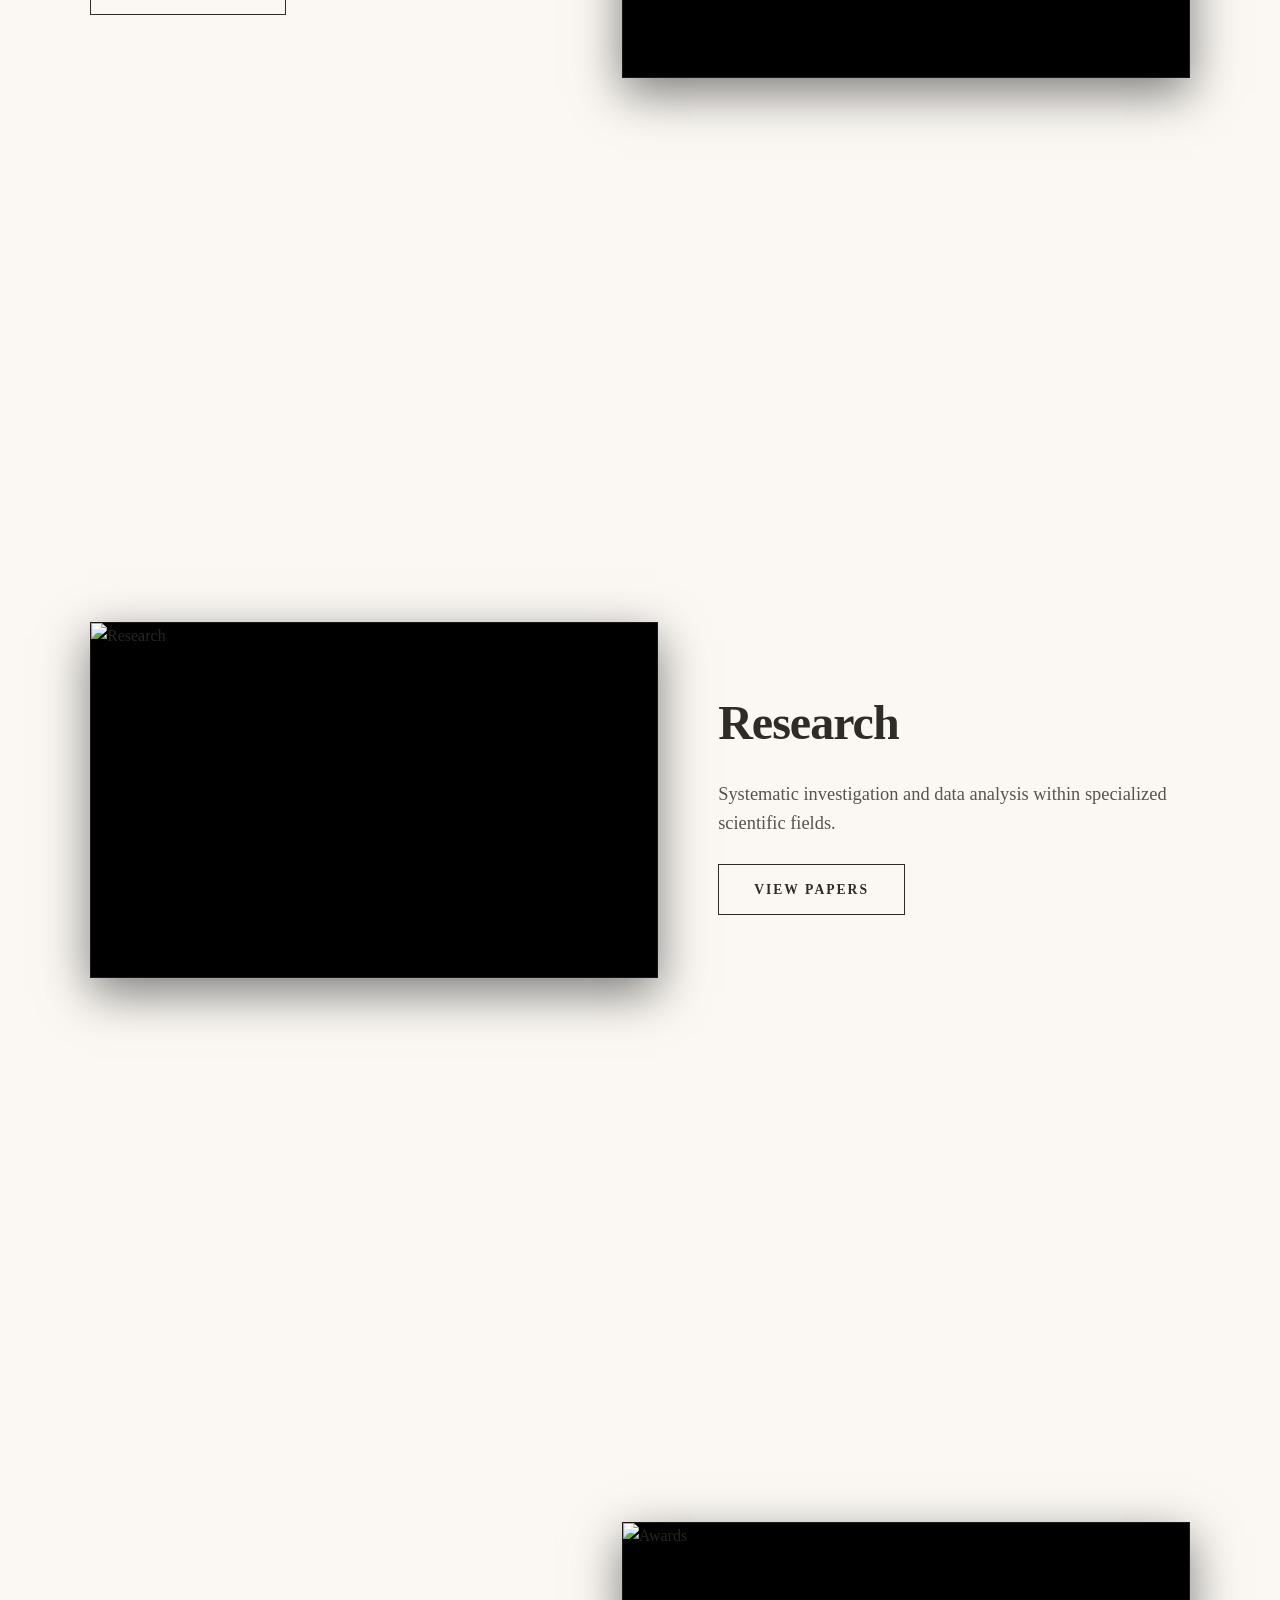
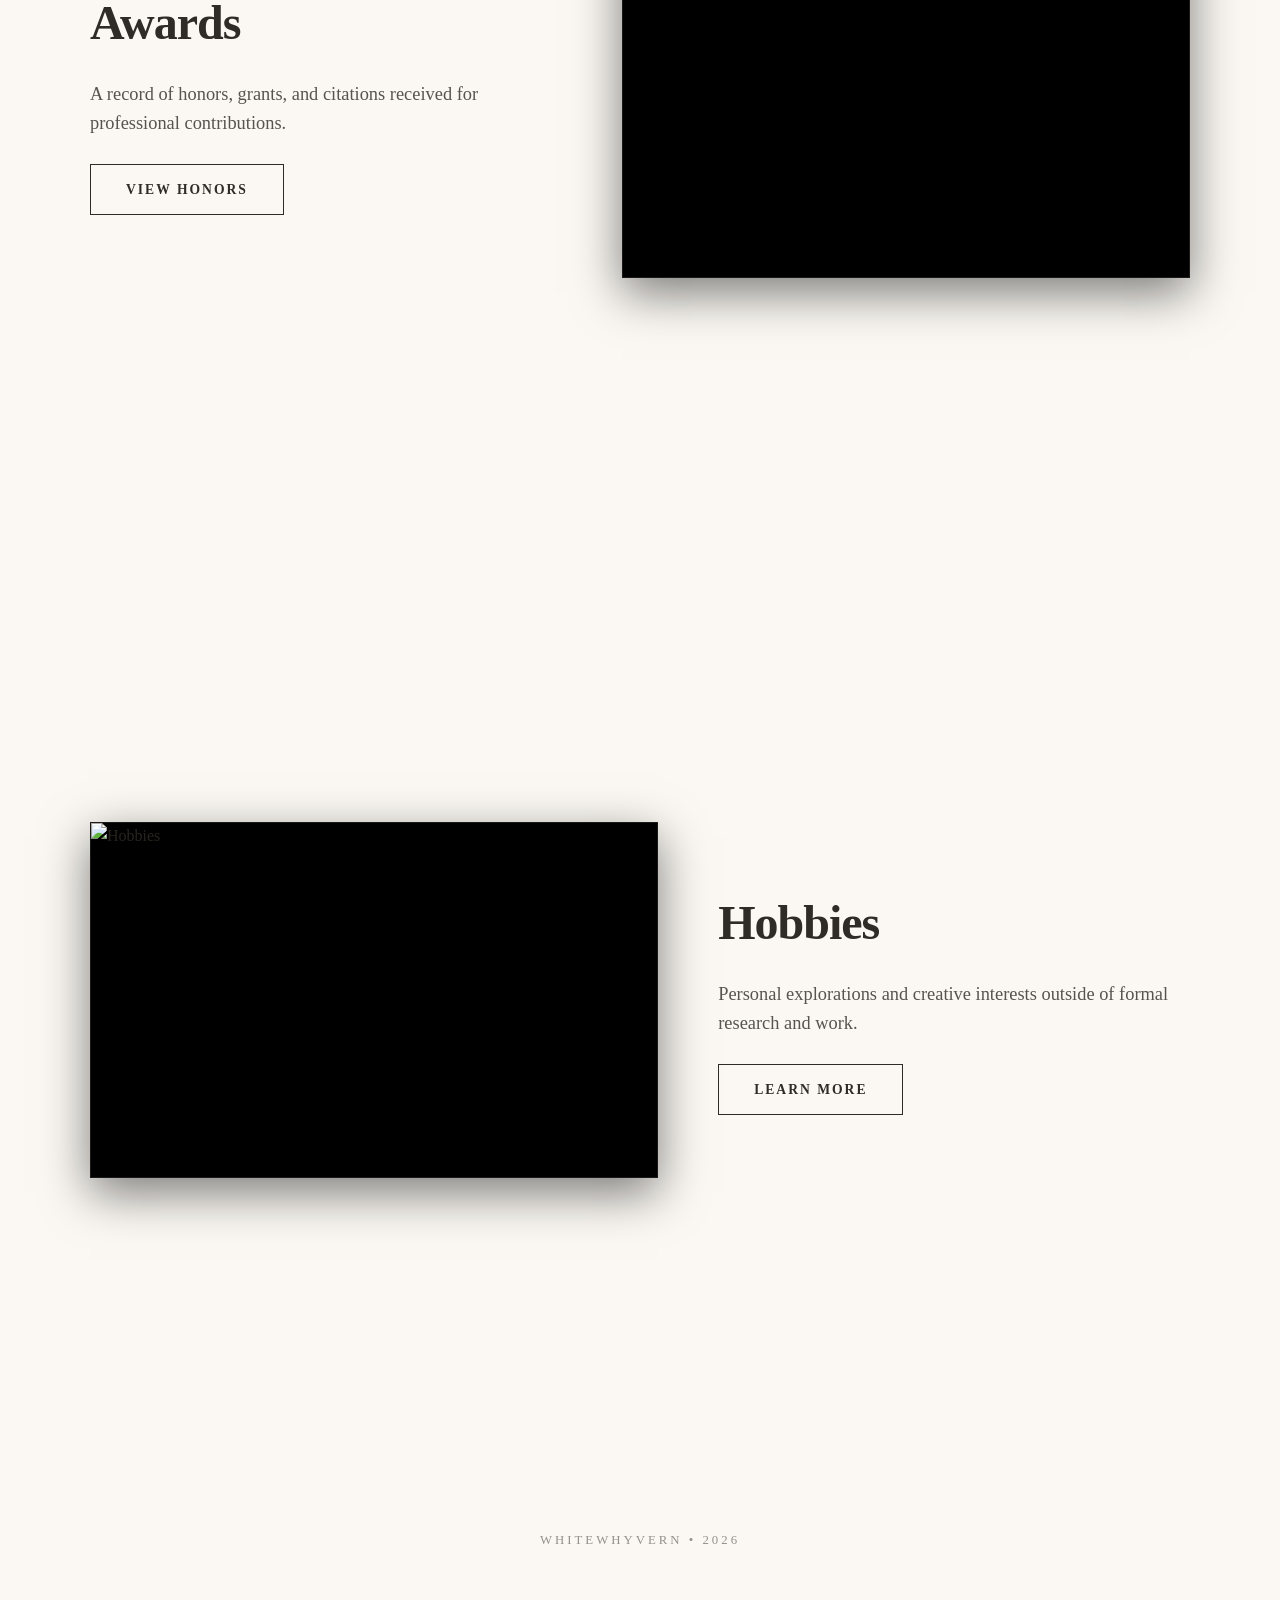
==== commit c20e5d4b: "Update index.html" ====
--- a/index.html
+++ b/index.html
@@ -6,11 +6,11 @@
 <title>WhiteWhyvern — Portfolio</title>
 <style>
   :root {
-    --c-bg-light: 251, 248, 243;
-    --c-text-light: 47, 43, 38;
-    /* Default darks */
-    --c-bg-dark: 26, 24, 22;
-    --c-text-dark: 224, 220, 213;
+    --c-bg-light: #fbf8f3;
+    --c-text-light: #2f2b26;
+    /* Transition colors (interpolated via JS) */
+    --current-bg: #fbf8f3;
+    --current-text: #2f2b26;
   }
 
   * { box-sizing: border-box; }
@@ -18,25 +18,21 @@
   body {
     margin: 0;
     padding: 0;
-    background-color: rgb(var(--c-bg-light));
-    color: rgb(var(--c-text-light));
+    background-color: var(--current-bg);
+    color: var(--current-text);
     font-family: Georgia, serif;
     overflow-x: hidden;
     line-height: 1.6;
-    /* Smooth color morphing */
-    transition: background-color 0.8s ease, color 0.8s ease;
-  }
-
-  /* Fixed Hero Layer */
+  }
+
+  /* Fixed Hero Section */
   .hero-wrapper {
     position: fixed;
     top: 0; left: 0;
     width: 100%; height: 100vh;
     z-index: 10;
     pointer-events: none;
-    display: flex;
-    align-items: center;
-    justify-content: center;
+    overflow: hidden;
   }
 
   .hero-image {
@@ -44,15 +40,31 @@
     top: 0; left: 0;
     width: 100%; height: 100%;
     object-fit: cover;
-    /* This links to the Halftone SVG Mask */
-    mask: url(#halftone-mask);
-    -webkit-mask: url(#halftone-mask);
+    z-index: 1;
+  }
+
+  /* The Halftone "Curtain" that rises from the bottom */
+  .halftone-overlay {
+    position: absolute;
+    bottom: -100%; /* Start below screen */
+    left: 0;
+    width: 100%;
+    height: 200%; /* Double height for smooth fade */
+    z-index: 2;
+    background-image: radial-gradient(circle, #fbf8f3 20%, transparent 25%);
+    background-size: 30px 30px; /* Size of the halftone dots */
+    background-color: #fbf8f3; /* Solid color matches light theme */
+    transition: transform 0.1s linear;
   }
 
   .hero-content {
-    position: relative;
-    z-index: 12;
+    position: absolute;
+    top: 40%;
+    left: 50%;
+    transform: translate(-50%, -50%);
+    z-index: 3;
     text-align: center;
+    width: 100%;
   }
 
   .hero-content h1 {
@@ -62,14 +74,11 @@
     font-weight: 900;
   }
 
-  /* SVG Mask - Hidden */
-  #svg-mask-element { position: absolute; width: 0; height: 0; }
-
-  /* Content Layout */
+  /* Main Content Layout */
   main {
     position: relative;
     z-index: 5;
-    margin-top: 150vh; /* Space for the scroll transition */
+    margin-top: 150vh; /* Spacing for the scroll effect */
   }
 
   section {
@@ -78,6 +87,7 @@
     align-items: center;
     justify-content: center;
     padding: 100px 5vw;
+    transition: background-color 0.8s ease;
   }
 
   .container {
@@ -88,214 +98,189 @@
     align-items: center;
   }
 
+  /* Rectangular image on one side, text on other */
   .snippet-img {
     flex: 1.2;
-    aspect-ratio: 4 / 3;
+    aspect-ratio: 16 / 10;
     background: #000;
     overflow: hidden;
     border: 1px solid rgba(255, 255, 255, 0.1);
+    box-shadow: 0 15px 45px rgba(0,0,0,0.5);
   }
 
   .snippet-img img {
     width: 100%; height: 100%;
     object-fit: cover;
     display: block;
-    filter: sepia(20%) grayscale(20%);
+    filter: sepia(10%) contrast(110%);
   }
 
   .snippet-info { flex: 1; }
   .snippet-info h2 { font-size: 3rem; margin: 0 0 15px; letter-spacing: -1px; }
-  .snippet-info p { font-size: 1.1rem; margin-bottom: 25px; opacity: 0.8; }
+  .snippet-info p { font-size: 1.15rem; margin-bottom: 25px; opacity: 0.8; }
 
   .btn {
     display: inline-block;
-    padding: 12px 30px;
+    padding: 14px 35px;
     border: 1px solid currentColor;
     text-decoration: none;
     color: inherit;
-    font-size: 0.8rem;
+    font-size: 0.85rem;
     font-weight: bold;
     text-transform: uppercase;
     letter-spacing: 2px;
     transition: 0.3s ease;
   }
 
-  .btn:hover { background: #fff; color: #000; }
-
-  section:nth-child(even) .container { flex-direction: row-reverse; }
-
-  footer { padding: 100px 20px; text-align: center; opacity: 0.5; font-size: 0.8rem; letter-spacing: 3px; }
+  .btn:hover { background: #fff; color: #000; border-color: #fff; }
+
+  /* Alternating Left/Right layout */
+  section:nth-child(even) .container {
+    flex-direction: row-reverse;
+  }
+
+  footer { padding: 80px 20px; text-align: center; opacity: 0.5; font-size: 0.8rem; letter-spacing: 3px; }
 
   @media (max-width: 850px) {
     .container { flex-direction: column !important; text-align: center; }
+    .snippet-img { width: 100%; aspect-ratio: 4/3; }
   }
 </style>
 </head>
 <body>
 
-  <!-- The Halftone SVG Mask -->
-  <svg id="svg-mask-element">
-    <mask id="halftone-mask">
-      <!-- White background: Image is visible -->
-      <rect width="100%" height="100%" fill="white" />
-      <!-- Black circles: Image is hidden. JS will populate these. -->
-      <g id="dot-grid" fill="black"></g>
-    </mask>
-  </svg>
-
   <div class="hero-wrapper" id="heroWrapper">
     <div class="hero-content" id="heroText">
       <h1>WHITEWHYVERN</h1>
-      <p style="letter-spacing: 8px; opacity: 0.6;">SCIENTIFIC &bull; ARTISTIC &bull; RESEARCH</p>
+      <p style="letter-spacing: 8px; font-weight: 300; opacity: 0.7;">ART &bull; SCIENCE &bull; STRUCTURE</p>
     </div>
+    <!-- Replace with your actual portrait URL -->
     <img src="https://placehold.co/2000x1400/efe7dd/8b6b4a?text=Your+Portrait" class="hero-image" id="heroImg">
+    <!-- This overlay rises as you scroll -->
+    <div class="halftone-overlay" id="halftone"></div>
   </div>
 
   <main>
     <!-- Section 1: CV -->
     <section id="cv" data-bg="26, 24, 22" data-text="224, 220, 213">
       <div class="container">
-        <div class="snippet-img"><img src="https://placehold.co/800x600/111/333?text=CV" alt="CV"></div>
+        <div class="snippet-img"><img src="https://placehold.co/800x500/111/444?text=CV" alt="CV"></div>
         <div class="snippet-info">
           <h2>CV</h2>
-          <p>Formal academic record and professional trajectory.</p>
+          <p>Formal academic and professional record documenting milestones and technical competencies.</p>
           <a href="cv.html" class="btn">View Document</a>
         </div>
       </div>
     </section>
 
-    <!-- Section 2: Art -->
-    <section id="art" data-bg="15, 20, 25" data-text="200, 210, 220">
-      <div class="container">
-        <div class="snippet-img"><img src="https://placehold.co/800x600/111/333?text=Art+Portfolio" alt="Art"></div>
+    <!-- Section 2: Art Portfolio -->
+    <section id="art" data-bg="20, 25, 30" data-text="210, 220, 230">
+      <div class="container">
+        <div class="snippet-img"><img src="https://placehold.co/800x500/111/444?text=Art+Portfolio" alt="Art"></div>
         <div class="snippet-info">
           <h2>Art Portfolio</h2>
-          <p>A collection of visual works and creative studies.</p>
+          <p>A curated collection of visual works spanning traditional sketches and digital media.</p>
           <a href="art-portfolio.html" class="btn">View Gallery</a>
         </div>
       </div>
     </section>
 
     <!-- Section 3: Scouting -->
-    <section id="scouting" data-bg="18, 25, 18" data-text="210, 225, 210">
-      <div class="container">
-        <div class="snippet-img"><img src="https://placehold.co/800x600/111/333?text=Scouting" alt="Scouting"></div>
+    <section id="scouting" data-bg="22, 30, 22" data-text="220, 235, 220">
+      <div class="container">
+        <div class="snippet-img"><img src="https://placehold.co/800x500/111/444?text=Scouting" alt="Scouting"></div>
         <div class="snippet-info">
           <h2>Scouting</h2>
-          <p>Leadership and environmental craftsmanship.</p>
+          <p>Leadership and environmental initiatives fostered through years of outdoor craft.</p>
           <a href="scouting.html" class="btn">Read More</a>
         </div>
       </div>
     </section>
 
     <!-- Section 4: Health4NOVA -->
-    <section id="health" data-bg="30, 18, 18" data-text="230, 210, 210">
-      <div class="container">
-        <div class="snippet-img"><img src="https://placehold.co/800x600/111/333?text=Health4NOVA" alt="Health"></div>
+    <section id="health" data-bg="35, 25, 25" data-text="235, 220, 220">
+      <div class="container">
+        <div class="snippet-img"><img src="https://placehold.co/800x500/111/444?text=Health4NOVA" alt="Health"></div>
         <div class="snippet-info">
           <h2>Health4NOVA</h2>
-          <p>Public health advocacy and resources.</p>
+          <p>Community health advocacy and resources for local wellness support.</p>
           <a href="health4nova.html" class="btn">View Initiative</a>
         </div>
       </div>
     </section>
 
     <!-- Section 5: Green Kites -->
-    <section id="green" data-bg="22, 28, 22" data-text="210, 220, 210">
-      <div class="container">
-        <div class="snippet-img"><img src="https://placehold.co/800x600/111/333?text=Green+Kites" alt="Green"></div>
+    <section id="green" data-bg="28, 30, 28" data-text="220, 230, 220">
+      <div class="container">
+        <div class="snippet-img"><img src="https://placehold.co/800x500/111/444?text=Green+Kites" alt="Green"></div>
         <div class="snippet-info">
           <h2>Green Kites</h2>
-          <p>International environmental programs.</p>
-          <a href="green-kites.html" class="btn">Association</a>
+          <p>Global environmental programs and sustainability efforts with the International Association.</p>
+          <a href="green-kites.html" class="btn">View Association</a>
         </div>
       </div>
     </section>
 
     <!-- Section 6: Dental Missions -->
-    <section id="dental" data-bg="20, 20, 30" data-text="215, 215, 235">
-      <div class="container">
-        <div class="snippet-img"><img src="https://placehold.co/800x600/111/333?text=Dental+Missions" alt="Dental"></div>
+    <section id="dental" data-bg="25, 25, 35" data-text="225, 225, 245">
+      <div class="container">
+        <div class="snippet-img"><img src="https://placehold.co/800x500/111/444?text=Dental+Missions" alt="Dental"></div>
         <div class="snippet-info">
           <h2>Dental Missions</h2>
-          <p>Humanitarian oral healthcare logs.</p>
+          <p>Medical outreach logs providing essential dental care to underserved regions.</p>
           <a href="dental-missions.html" class="btn">Mission Logs</a>
         </div>
       </div>
     </section>
 
     <!-- Section 7: Research -->
-    <section id="research" data-bg="15, 30, 30" data-text="210, 230, 230">
-      <div class="container">
-        <div class="snippet-img"><img src="https://placehold.co/800x600/111/333?text=Research" alt="Research"></div>
+    <section id="research" data-bg="22, 35, 35" data-text="225, 240, 240">
+      <div class="container">
+        <div class="snippet-img"><img src="https://placehold.co/800x500/111/444?text=Research" alt="Research"></div>
         <div class="snippet-info">
           <h2>Research</h2>
-          <p>Scientific data analysis and publications.</p>
+          <p>Systematic investigation and data analysis within specialized scientific fields.</p>
           <a href="research.html" class="btn">View Papers</a>
         </div>
       </div>
     </section>
 
     <!-- Section 8: Awards -->
-    <section id="awards" data-bg="32, 28, 20" data-text="235, 230, 215">
-      <div class="container">
-        <div class="snippet-img"><img src="https://placehold.co/800x600/111/333?text=Awards" alt="Awards"></div>
+    <section id="awards" data-bg="35, 32, 25" data-text="245, 240, 230">
+      <div class="container">
+        <div class="snippet-img"><img src="https://placehold.co/800x500/111/444?text=Awards" alt="Awards"></div>
         <div class="snippet-info">
           <h2>Awards</h2>
-          <p>Honors and formal recognitions.</p>
+          <p>A record of honors, grants, and citations received for professional contributions.</p>
           <a href="awards.html" class="btn">View Honors</a>
         </div>
       </div>
     </section>
 
     <!-- Section 9: Hobbies -->
-    <section id="hobbies" data-bg="10, 10, 10" data-text="255, 255, 255">
-      <div class="container">
-        <div class="snippet-img"><img src="https://placehold.co/800x600/111/333?text=Hobbies" alt="Hobbies"></div>
+    <section id="hobbies" data-bg="15, 15, 15" data-text="255, 255, 255">
+      <div class="container">
+        <div class="snippet-img"><img src="https://placehold.co/800x500/111/444?text=Hobbies" alt="Hobbies"></div>
         <div class="snippet-info">
           <h2>Hobbies</h2>
-          <p>Personal creative pursuits.</p>
+          <p>Personal explorations and creative interests outside of formal research and work.</p>
           <a href="hobbies.html" class="btn">Learn More</a>
         </div>
       </div>
     </section>
   </main>
 
-  <footer>WHITEWHYVERN &bull; <span id="year"></span></footer>
+  <footer>
+    WHITEWHYVERN &bull; <span id="year"></span>
+  </footer>
 
   <script>
-    const dotGrid = document.getElementById('dot-grid');
+    const halftone = document.getElementById('halftone');
     const heroText = document.getElementById('heroText');
     const heroWrapper = document.getElementById('heroWrapper');
     const sections = document.querySelectorAll('main section');
 
-    // 1. GENERATE HALFTONE DOTS
-    // We create a dense grid of circles
-    const spacing = 35; // px between dots
-    const cols = Math.ceil(window.innerWidth / spacing) + 1;
-    const rows = Math.ceil(window.innerHeight / spacing) + 1;
-    const dots = [];
-
-    for (let i = 0; i < rows; i++) {
-      for (let j = 0; j < cols; j++) {
-        const dot = document.createElementNS("http://www.w3.org/2000/svg", "circle");
-        const x = j * spacing;
-        const y = i * spacing;
-        dot.setAttribute("cx", x);
-        dot.setAttribute("cy", y);
-        dot.setAttribute("r", "0");
-        dotGrid.appendChild(dot);
-        
-        // Calculate distance from center for radial effect
-        const dx = x - (window.innerWidth / 2);
-        const dy = y - (window.innerHeight / 2);
-        const dist = Math.sqrt(dx * dx + dy * dy);
-        
-        dots.push({ el: dot, dist: dist });
-      }
-    }
-
-    // 2. COLOR INTERPOLATION
+    // Smooth Color Blend function
     function lerpColor(c1, c2, f) {
       const r = Math.round(c1[0] + f * (c2[0] - c1[0]));
       const g = Math.round(c1[1] + f * (c2[1] - c1[1]));
@@ -305,28 +290,21 @@
 
     const lightBg = [251, 248, 243], lightText = [47, 43, 38];
 
-    // 3. SCROLL EVENT
     window.addEventListener('scroll', () => {
       const scrollY = window.scrollY;
       const vh = window.innerHeight;
-      const maxScroll = vh * 1.5;
-      const progress = Math.min(1, scrollY / maxScroll);
-
-      // A. Halftone Radial Animation
-      // dots grow based on progress and their distance from center
-      const maxDist = Math.sqrt(Math.pow(window.innerWidth/2, 2) + Math.pow(window.innerHeight/2, 2));
       
-      dots.forEach(dot => {
-        // This math makes dots near center grow first, then outward
-        const threshold = (dot.dist / maxDist) * 0.5; 
-        const dotProgress = Math.max(0, (progress - threshold) / 0.5);
-        // Grow dots up to 25px so they overlap and hide the image
-        dot.el.setAttribute("r", dotProgress * 30);
-      });
-
-      // B. Smooth Color Transition
-      // We detect which section is in view to set the "Target" color
+      // 1. Move the Halftone "Curtain" up
+      // As user scrolls, we transform the overlay from bottom to top
+      const progress = Math.min(1, scrollY / (vh * 1.2));
+      halftone.style.transform = `translateY(-${progress * 100}%)`;
+      
+      // 2. Fade hero text
+      heroText.style.opacity = 1 - (progress * 3);
+      
+      // 3. Theme Color Morphing
       let targetBg = [26, 24, 22], targetText = [224, 220, 213];
+
       sections.forEach(s => {
         const rect = s.getBoundingClientRect();
         if (rect.top <= vh/2 && rect.bottom >= vh/2) {
@@ -339,9 +317,12 @@
       document.body.style.backgroundColor = lerpColor(lightBg, targetBg, colorFactor);
       document.body.style.color = lerpColor(lightText, targetText, colorFactor);
 
-      // C. UI Polish
-      heroText.style.opacity = 1 - (progress * 4);
-      heroWrapper.style.visibility = (progress >= 1) ? 'hidden' : 'visible';
+      // Visibility cleanup
+      if (progress >= 1) {
+        heroWrapper.style.visibility = 'hidden';
+      } else {
+        heroWrapper.style.visibility = 'visible';
+      }
     });
 
     document.getElementById('year').textContent = new Date().getFullYear();
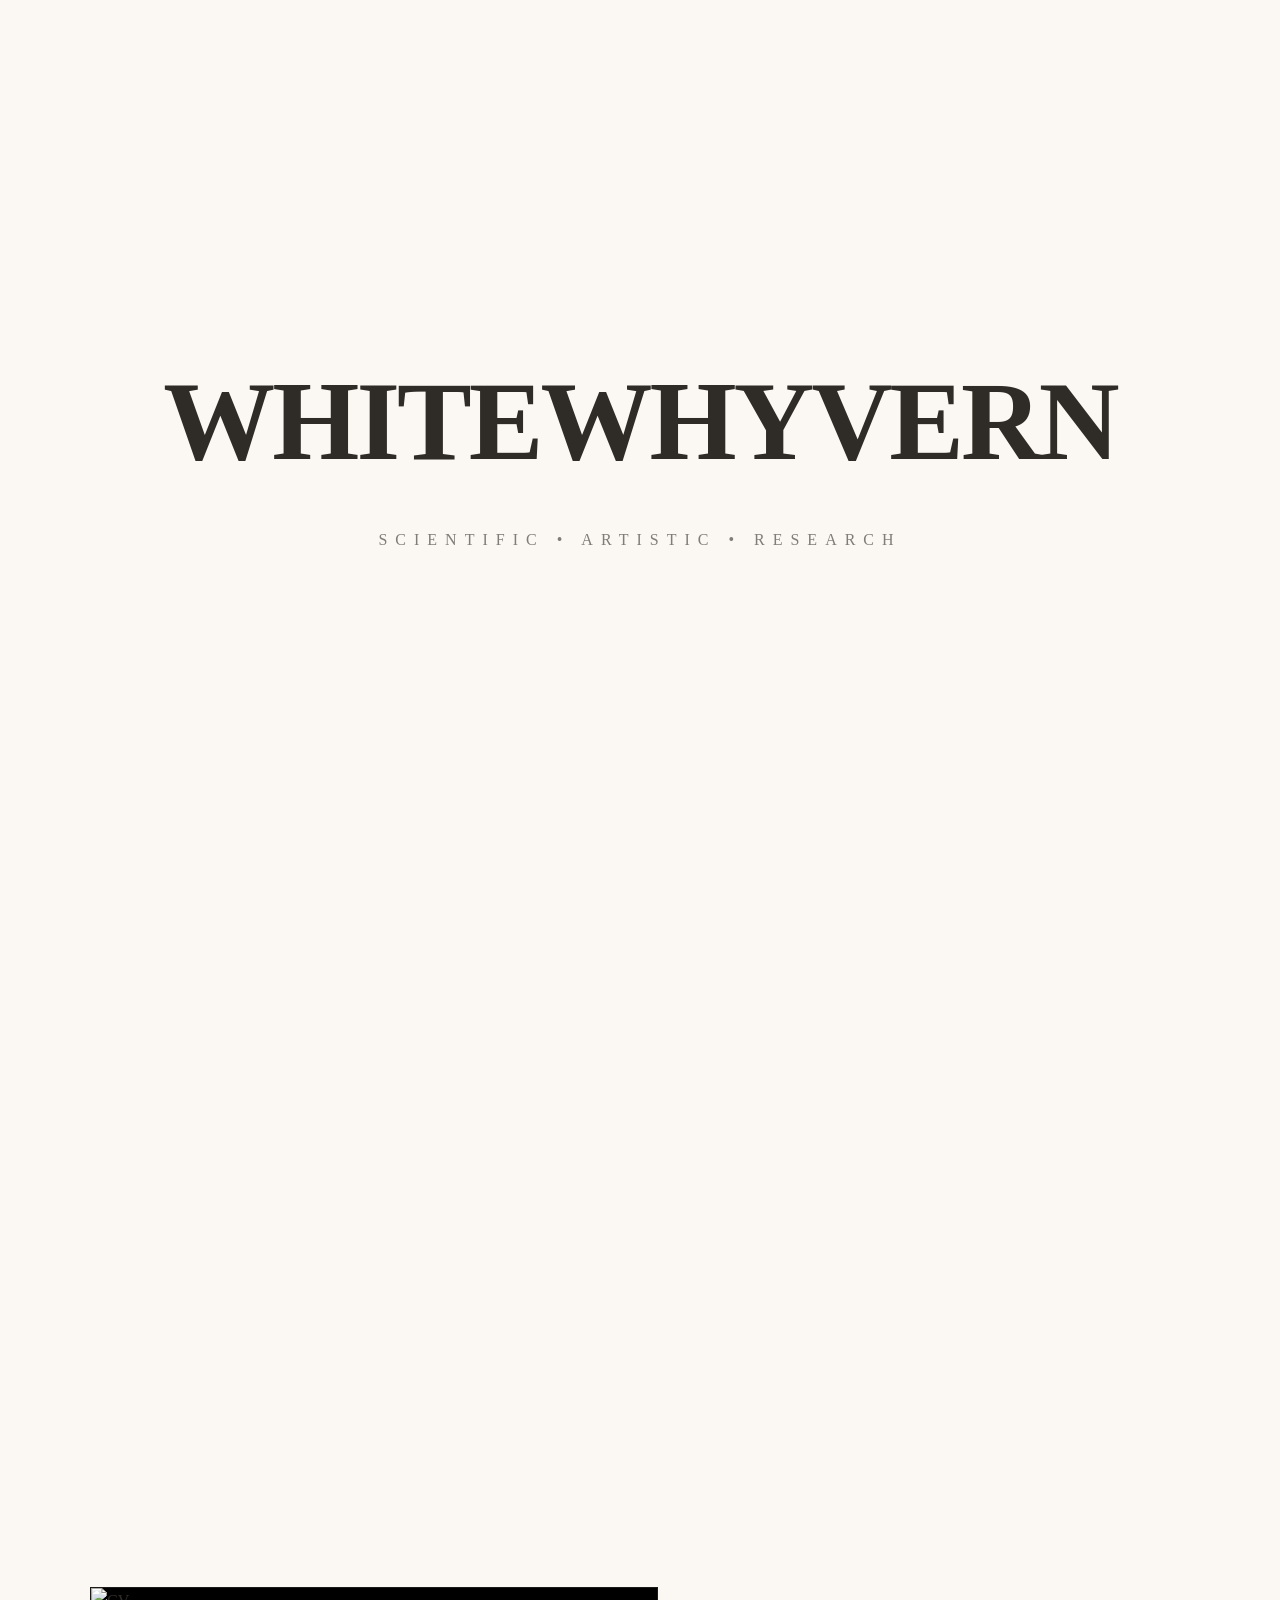
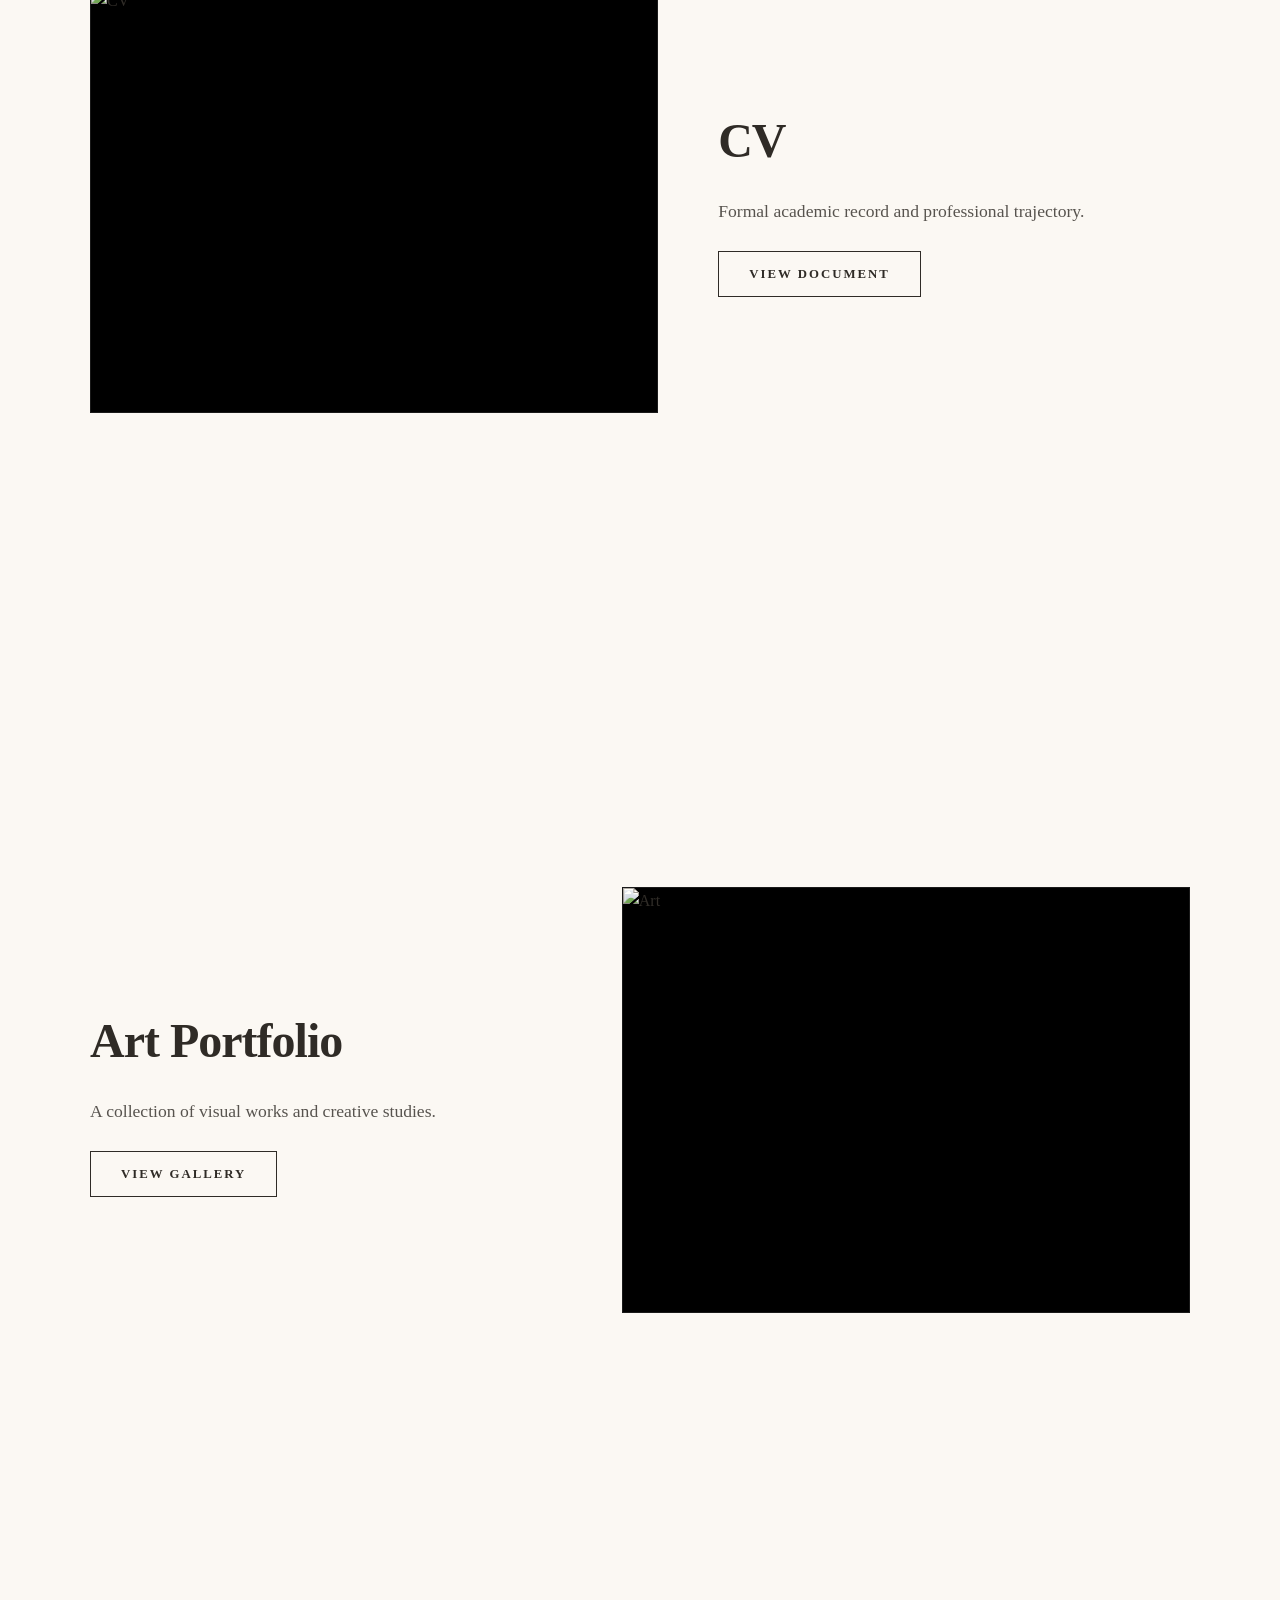
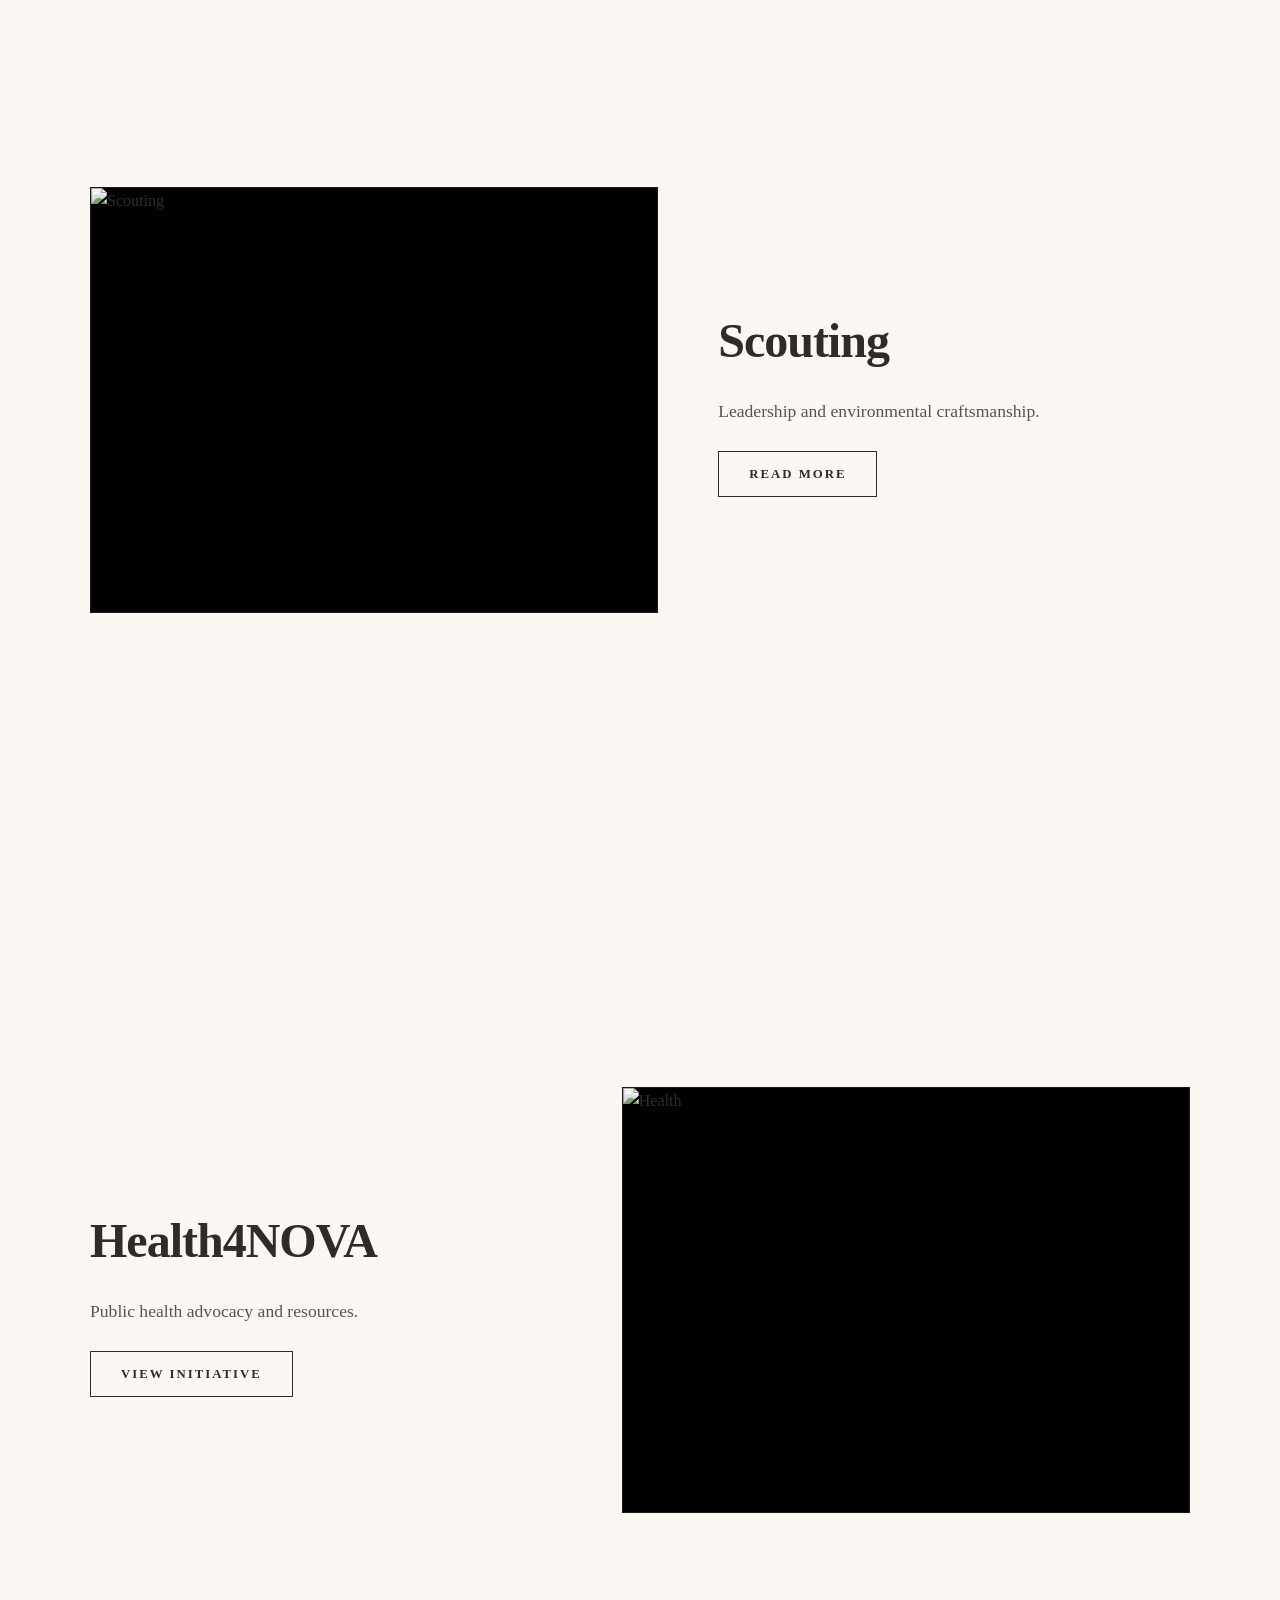
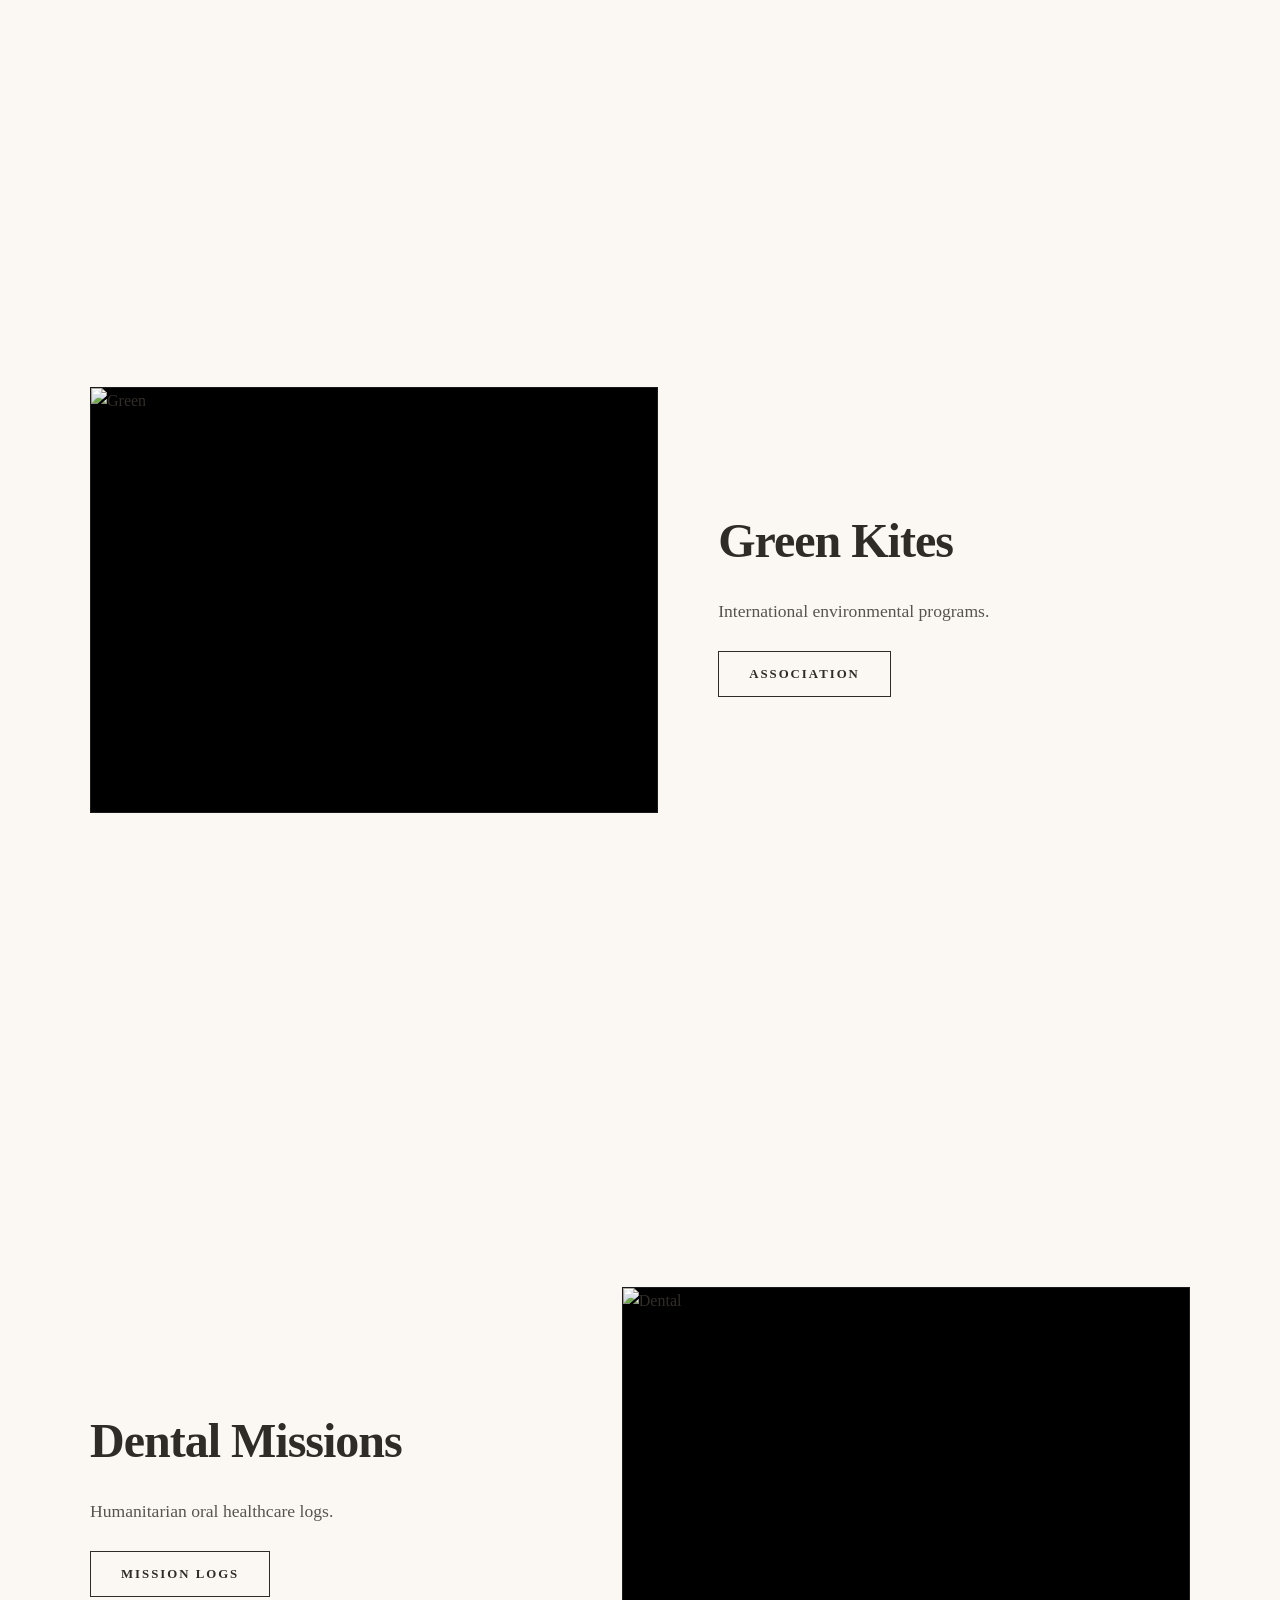
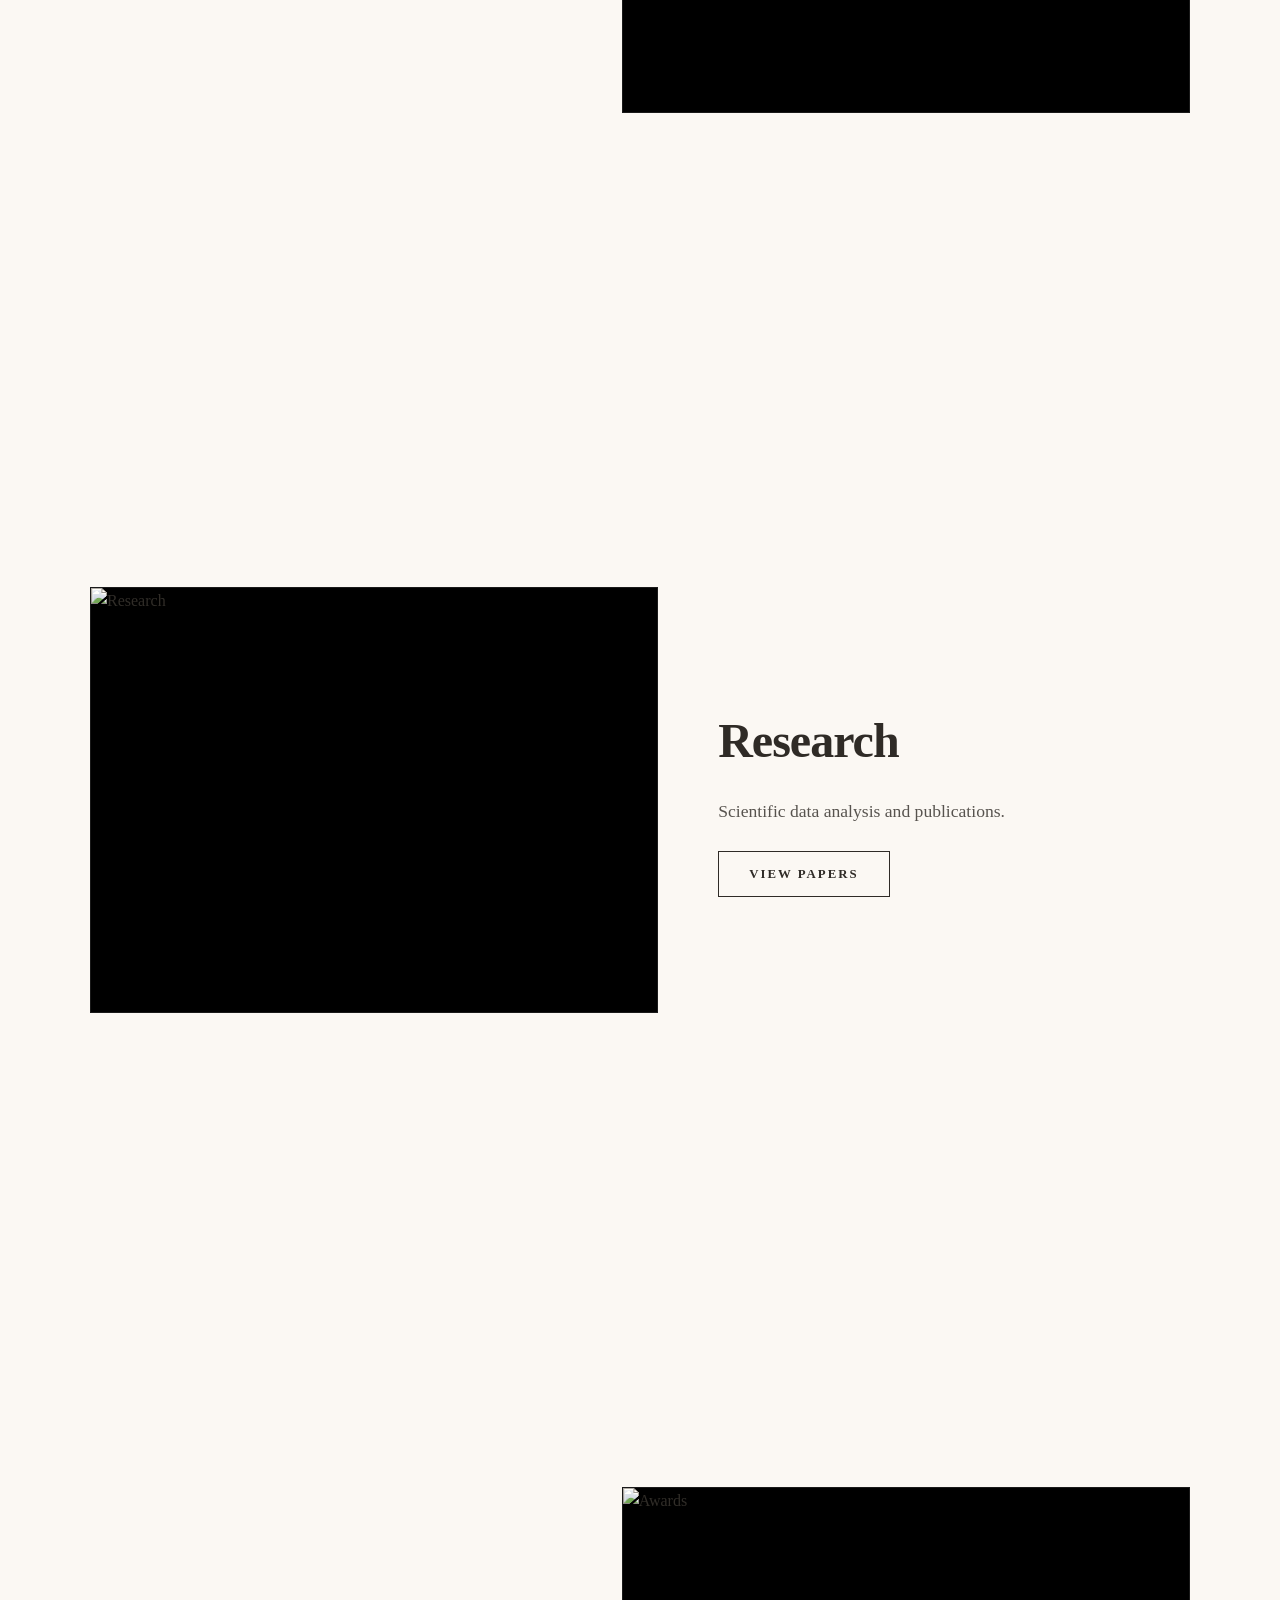
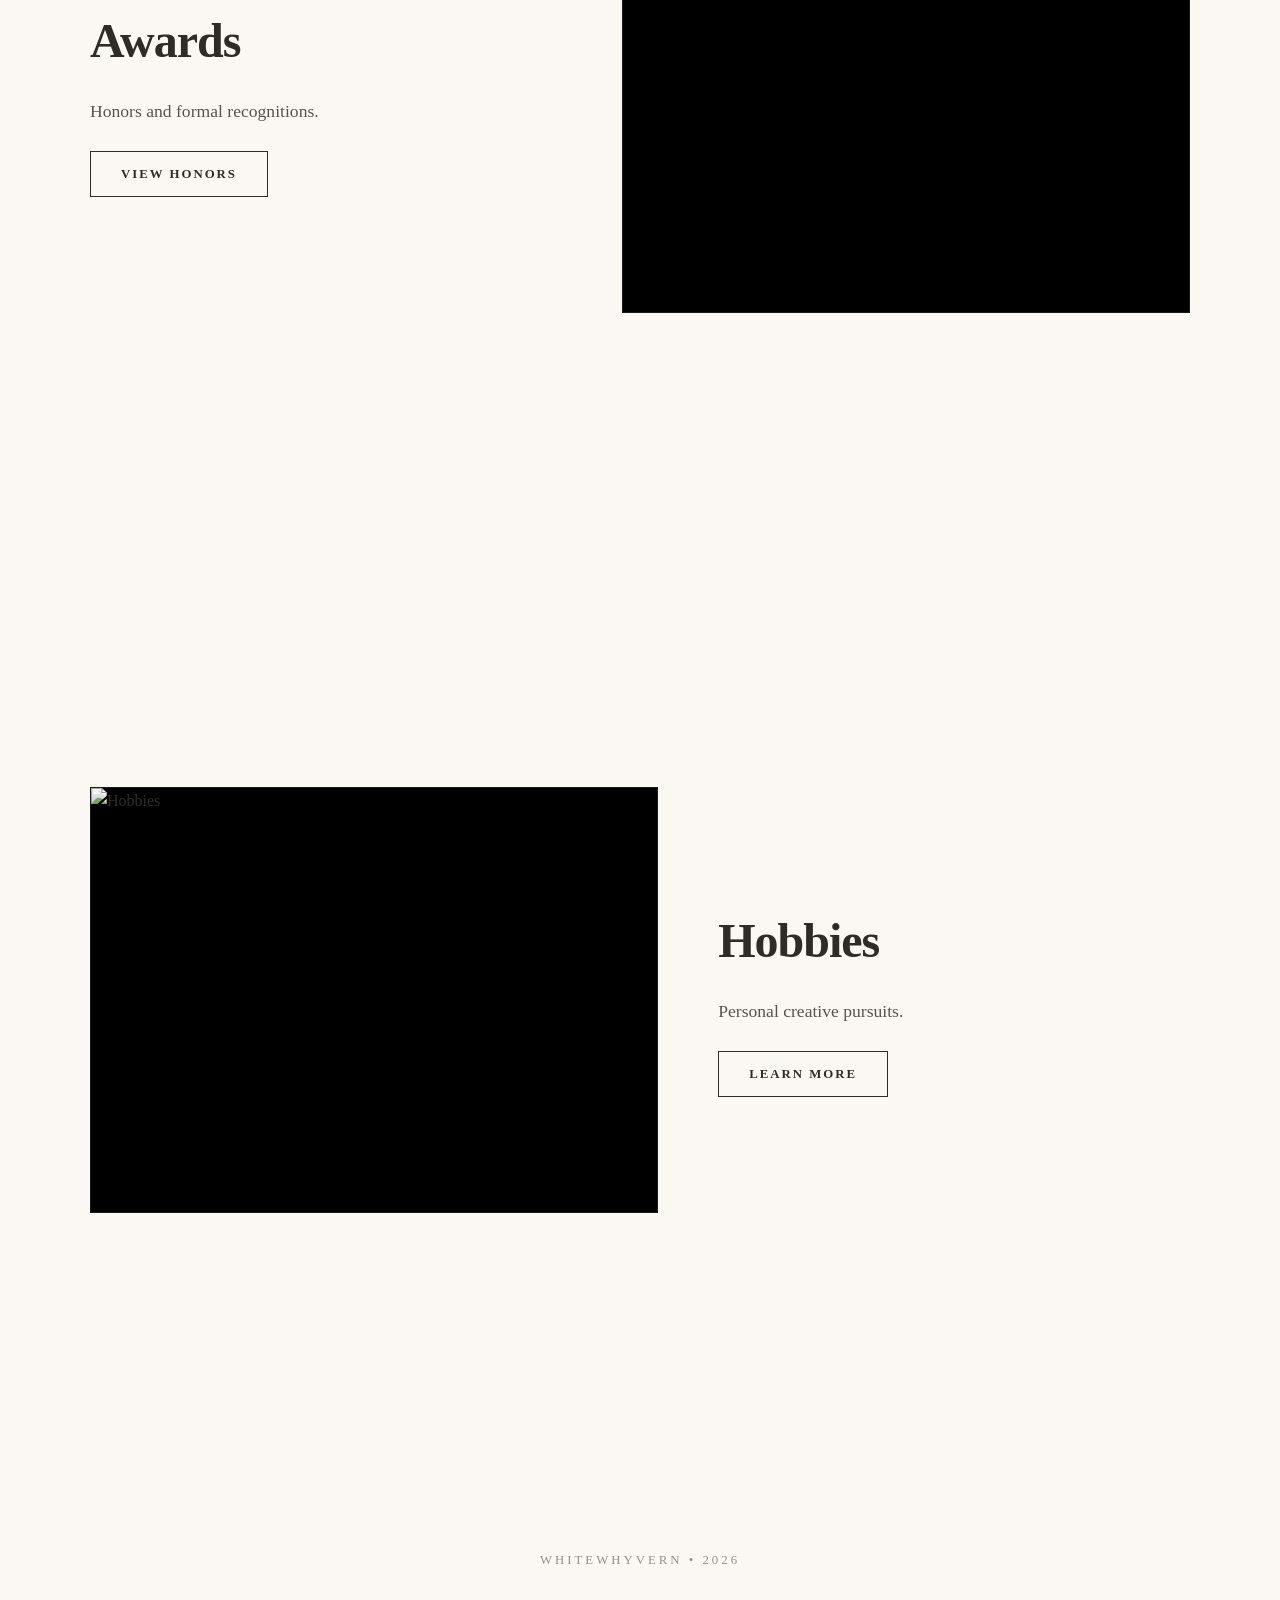
==== commit 96991c27: "Update index.html" ====
--- a/index.html
+++ b/index.html
@@ -6,11 +6,11 @@
 <title>WhiteWhyvern — Portfolio</title>
 <style>
   :root {
-    --c-bg-light: #fbf8f3;
-    --c-text-light: #2f2b26;
-    /* Transition colors (interpolated via JS) */
-    --current-bg: #fbf8f3;
-    --current-text: #2f2b26;
+    --c-bg-light: 251, 248, 243;
+    --c-text-light: 47, 43, 38;
+    /* Default darks */
+    --c-bg-dark: 26, 24, 22;
+    --c-text-dark: 224, 220, 213;
   }
 
   * { box-sizing: border-box; }
@@ -18,21 +18,25 @@
   body {
     margin: 0;
     padding: 0;
-    background-color: var(--current-bg);
-    color: var(--current-text);
+    background-color: rgb(var(--c-bg-light));
+    color: rgb(var(--c-text-light));
     font-family: Georgia, serif;
     overflow-x: hidden;
     line-height: 1.6;
-  }
-
-  /* Fixed Hero Section */
+    /* Smooth color morphing */
+    transition: background-color 0.8s ease, color 0.8s ease;
+  }
+
+  /* Fixed Hero Layer */
   .hero-wrapper {
     position: fixed;
     top: 0; left: 0;
     width: 100%; height: 100vh;
     z-index: 10;
     pointer-events: none;
-    overflow: hidden;
+    display: flex;
+    align-items: center;
+    justify-content: center;
   }
 
   .hero-image {
@@ -40,31 +44,15 @@
     top: 0; left: 0;
     width: 100%; height: 100%;
     object-fit: cover;
-    z-index: 1;
-  }
-
-  /* The Halftone "Curtain" that rises from the bottom */
-  .halftone-overlay {
-    position: absolute;
-    bottom: -100%; /* Start below screen */
-    left: 0;
-    width: 100%;
-    height: 200%; /* Double height for smooth fade */
-    z-index: 2;
-    background-image: radial-gradient(circle, #fbf8f3 20%, transparent 25%);
-    background-size: 30px 30px; /* Size of the halftone dots */
-    background-color: #fbf8f3; /* Solid color matches light theme */
-    transition: transform 0.1s linear;
+    /* This links to the Halftone SVG Mask */
+    mask: url(#halftone-mask);
+    -webkit-mask: url(#halftone-mask);
   }
 
   .hero-content {
-    position: absolute;
-    top: 40%;
-    left: 50%;
-    transform: translate(-50%, -50%);
-    z-index: 3;
+    position: relative;
+    z-index: 12;
     text-align: center;
-    width: 100%;
   }
 
   .hero-content h1 {
@@ -74,11 +62,14 @@
     font-weight: 900;
   }
 
-  /* Main Content Layout */
+  /* SVG Mask - Hidden */
+  #svg-mask-element { position: absolute; width: 0; height: 0; }
+
+  /* Content Layout */
   main {
     position: relative;
     z-index: 5;
-    margin-top: 150vh; /* Spacing for the scroll effect */
+    margin-top: 150vh; /* Space for the scroll transition */
   }
 
   section {
@@ -87,7 +78,6 @@
     align-items: center;
     justify-content: center;
     padding: 100px 5vw;
-    transition: background-color 0.8s ease;
   }
 
   .container {
@@ -98,189 +88,214 @@
     align-items: center;
   }
 
-  /* Rectangular image on one side, text on other */
   .snippet-img {
     flex: 1.2;
-    aspect-ratio: 16 / 10;
+    aspect-ratio: 4 / 3;
     background: #000;
     overflow: hidden;
     border: 1px solid rgba(255, 255, 255, 0.1);
-    box-shadow: 0 15px 45px rgba(0,0,0,0.5);
   }
 
   .snippet-img img {
     width: 100%; height: 100%;
     object-fit: cover;
     display: block;
-    filter: sepia(10%) contrast(110%);
+    filter: sepia(20%) grayscale(20%);
   }
 
   .snippet-info { flex: 1; }
   .snippet-info h2 { font-size: 3rem; margin: 0 0 15px; letter-spacing: -1px; }
-  .snippet-info p { font-size: 1.15rem; margin-bottom: 25px; opacity: 0.8; }
+  .snippet-info p { font-size: 1.1rem; margin-bottom: 25px; opacity: 0.8; }
 
   .btn {
     display: inline-block;
-    padding: 14px 35px;
+    padding: 12px 30px;
     border: 1px solid currentColor;
     text-decoration: none;
     color: inherit;
-    font-size: 0.85rem;
+    font-size: 0.8rem;
     font-weight: bold;
     text-transform: uppercase;
     letter-spacing: 2px;
     transition: 0.3s ease;
   }
 
-  .btn:hover { background: #fff; color: #000; border-color: #fff; }
-
-  /* Alternating Left/Right layout */
-  section:nth-child(even) .container {
-    flex-direction: row-reverse;
-  }
-
-  footer { padding: 80px 20px; text-align: center; opacity: 0.5; font-size: 0.8rem; letter-spacing: 3px; }
+  .btn:hover { background: #fff; color: #000; }
+
+  section:nth-child(even) .container { flex-direction: row-reverse; }
+
+  footer { padding: 100px 20px; text-align: center; opacity: 0.5; font-size: 0.8rem; letter-spacing: 3px; }
 
   @media (max-width: 850px) {
     .container { flex-direction: column !important; text-align: center; }
-    .snippet-img { width: 100%; aspect-ratio: 4/3; }
   }
 </style>
 </head>
 <body>
 
+  <!-- The Halftone SVG Mask -->
+  <svg id="svg-mask-element">
+    <mask id="halftone-mask">
+      <!-- White background: Image is visible -->
+      <rect width="100%" height="100%" fill="white" />
+      <!-- Black circles: Image is hidden. JS will populate these. -->
+      <g id="dot-grid" fill="black"></g>
+    </mask>
+  </svg>
+
   <div class="hero-wrapper" id="heroWrapper">
     <div class="hero-content" id="heroText">
       <h1>WHITEWHYVERN</h1>
-      <p style="letter-spacing: 8px; font-weight: 300; opacity: 0.7;">ART &bull; SCIENCE &bull; STRUCTURE</p>
+      <p style="letter-spacing: 8px; opacity: 0.6;">SCIENTIFIC &bull; ARTISTIC &bull; RESEARCH</p>
     </div>
-    <!-- Replace with your actual portrait URL -->
     <img src="https://placehold.co/2000x1400/efe7dd/8b6b4a?text=Your+Portrait" class="hero-image" id="heroImg">
-    <!-- This overlay rises as you scroll -->
-    <div class="halftone-overlay" id="halftone"></div>
   </div>
 
   <main>
     <!-- Section 1: CV -->
     <section id="cv" data-bg="26, 24, 22" data-text="224, 220, 213">
       <div class="container">
-        <div class="snippet-img"><img src="https://placehold.co/800x500/111/444?text=CV" alt="CV"></div>
+        <div class="snippet-img"><img src="https://placehold.co/800x600/111/333?text=CV" alt="CV"></div>
         <div class="snippet-info">
           <h2>CV</h2>
-          <p>Formal academic and professional record documenting milestones and technical competencies.</p>
+          <p>Formal academic record and professional trajectory.</p>
           <a href="cv.html" class="btn">View Document</a>
         </div>
       </div>
     </section>
 
-    <!-- Section 2: Art Portfolio -->
-    <section id="art" data-bg="20, 25, 30" data-text="210, 220, 230">
-      <div class="container">
-        <div class="snippet-img"><img src="https://placehold.co/800x500/111/444?text=Art+Portfolio" alt="Art"></div>
+    <!-- Section 2: Art -->
+    <section id="art" data-bg="15, 20, 25" data-text="200, 210, 220">
+      <div class="container">
+        <div class="snippet-img"><img src="https://placehold.co/800x600/111/333?text=Art+Portfolio" alt="Art"></div>
         <div class="snippet-info">
           <h2>Art Portfolio</h2>
-          <p>A curated collection of visual works spanning traditional sketches and digital media.</p>
+          <p>A collection of visual works and creative studies.</p>
           <a href="art-portfolio.html" class="btn">View Gallery</a>
         </div>
       </div>
     </section>
 
     <!-- Section 3: Scouting -->
-    <section id="scouting" data-bg="22, 30, 22" data-text="220, 235, 220">
-      <div class="container">
-        <div class="snippet-img"><img src="https://placehold.co/800x500/111/444?text=Scouting" alt="Scouting"></div>
+    <section id="scouting" data-bg="18, 25, 18" data-text="210, 225, 210">
+      <div class="container">
+        <div class="snippet-img"><img src="https://placehold.co/800x600/111/333?text=Scouting" alt="Scouting"></div>
         <div class="snippet-info">
           <h2>Scouting</h2>
-          <p>Leadership and environmental initiatives fostered through years of outdoor craft.</p>
+          <p>Leadership and environmental craftsmanship.</p>
           <a href="scouting.html" class="btn">Read More</a>
         </div>
       </div>
     </section>
 
     <!-- Section 4: Health4NOVA -->
-    <section id="health" data-bg="35, 25, 25" data-text="235, 220, 220">
-      <div class="container">
-        <div class="snippet-img"><img src="https://placehold.co/800x500/111/444?text=Health4NOVA" alt="Health"></div>
+    <section id="health" data-bg="30, 18, 18" data-text="230, 210, 210">
+      <div class="container">
+        <div class="snippet-img"><img src="https://placehold.co/800x600/111/333?text=Health4NOVA" alt="Health"></div>
         <div class="snippet-info">
           <h2>Health4NOVA</h2>
-          <p>Community health advocacy and resources for local wellness support.</p>
+          <p>Public health advocacy and resources.</p>
           <a href="health4nova.html" class="btn">View Initiative</a>
         </div>
       </div>
     </section>
 
     <!-- Section 5: Green Kites -->
-    <section id="green" data-bg="28, 30, 28" data-text="220, 230, 220">
-      <div class="container">
-        <div class="snippet-img"><img src="https://placehold.co/800x500/111/444?text=Green+Kites" alt="Green"></div>
+    <section id="green" data-bg="22, 28, 22" data-text="210, 220, 210">
+      <div class="container">
+        <div class="snippet-img"><img src="https://placehold.co/800x600/111/333?text=Green+Kites" alt="Green"></div>
         <div class="snippet-info">
           <h2>Green Kites</h2>
-          <p>Global environmental programs and sustainability efforts with the International Association.</p>
-          <a href="green-kites.html" class="btn">View Association</a>
+          <p>International environmental programs.</p>
+          <a href="green-kites.html" class="btn">Association</a>
         </div>
       </div>
     </section>
 
     <!-- Section 6: Dental Missions -->
-    <section id="dental" data-bg="25, 25, 35" data-text="225, 225, 245">
-      <div class="container">
-        <div class="snippet-img"><img src="https://placehold.co/800x500/111/444?text=Dental+Missions" alt="Dental"></div>
+    <section id="dental" data-bg="20, 20, 30" data-text="215, 215, 235">
+      <div class="container">
+        <div class="snippet-img"><img src="https://placehold.co/800x600/111/333?text=Dental+Missions" alt="Dental"></div>
         <div class="snippet-info">
           <h2>Dental Missions</h2>
-          <p>Medical outreach logs providing essential dental care to underserved regions.</p>
+          <p>Humanitarian oral healthcare logs.</p>
           <a href="dental-missions.html" class="btn">Mission Logs</a>
         </div>
       </div>
     </section>
 
     <!-- Section 7: Research -->
-    <section id="research" data-bg="22, 35, 35" data-text="225, 240, 240">
-      <div class="container">
-        <div class="snippet-img"><img src="https://placehold.co/800x500/111/444?text=Research" alt="Research"></div>
+    <section id="research" data-bg="15, 30, 30" data-text="210, 230, 230">
+      <div class="container">
+        <div class="snippet-img"><img src="https://placehold.co/800x600/111/333?text=Research" alt="Research"></div>
         <div class="snippet-info">
           <h2>Research</h2>
-          <p>Systematic investigation and data analysis within specialized scientific fields.</p>
+          <p>Scientific data analysis and publications.</p>
           <a href="research.html" class="btn">View Papers</a>
         </div>
       </div>
     </section>
 
     <!-- Section 8: Awards -->
-    <section id="awards" data-bg="35, 32, 25" data-text="245, 240, 230">
-      <div class="container">
-        <div class="snippet-img"><img src="https://placehold.co/800x500/111/444?text=Awards" alt="Awards"></div>
+    <section id="awards" data-bg="32, 28, 20" data-text="235, 230, 215">
+      <div class="container">
+        <div class="snippet-img"><img src="https://placehold.co/800x600/111/333?text=Awards" alt="Awards"></div>
         <div class="snippet-info">
           <h2>Awards</h2>
-          <p>A record of honors, grants, and citations received for professional contributions.</p>
+          <p>Honors and formal recognitions.</p>
           <a href="awards.html" class="btn">View Honors</a>
         </div>
       </div>
     </section>
 
     <!-- Section 9: Hobbies -->
-    <section id="hobbies" data-bg="15, 15, 15" data-text="255, 255, 255">
-      <div class="container">
-        <div class="snippet-img"><img src="https://placehold.co/800x500/111/444?text=Hobbies" alt="Hobbies"></div>
+    <section id="hobbies" data-bg="10, 10, 10" data-text="255, 255, 255">
+      <div class="container">
+        <div class="snippet-img"><img src="https://placehold.co/800x600/111/333?text=Hobbies" alt="Hobbies"></div>
         <div class="snippet-info">
           <h2>Hobbies</h2>
-          <p>Personal explorations and creative interests outside of formal research and work.</p>
+          <p>Personal creative pursuits.</p>
           <a href="hobbies.html" class="btn">Learn More</a>
         </div>
       </div>
     </section>
   </main>
 
-  <footer>
-    WHITEWHYVERN &bull; <span id="year"></span>
-  </footer>
+  <footer>WHITEWHYVERN &bull; <span id="year"></span></footer>
 
   <script>
-    const halftone = document.getElementById('halftone');
+    const dotGrid = document.getElementById('dot-grid');
     const heroText = document.getElementById('heroText');
     const heroWrapper = document.getElementById('heroWrapper');
     const sections = document.querySelectorAll('main section');
 
-    // Smooth Color Blend function
+    // 1. GENERATE HALFTONE DOTS
+    // We create a dense grid of circles
+    const spacing = 35; // px between dots
+    const cols = Math.ceil(window.innerWidth / spacing) + 1;
+    const rows = Math.ceil(window.innerHeight / spacing) + 1;
+    const dots = [];
+
+    for (let i = 0; i < rows; i++) {
+      for (let j = 0; j < cols; j++) {
+        const dot = document.createElementNS("http://www.w3.org/2000/svg", "circle");
+        const x = j * spacing;
+        const y = i * spacing;
+        dot.setAttribute("cx", x);
+        dot.setAttribute("cy", y);
+        dot.setAttribute("r", "0");
+        dotGrid.appendChild(dot);
+        
+        // Calculate distance from center for radial effect
+        const dx = x - (window.innerWidth / 2);
+        const dy = y - (window.innerHeight / 2);
+        const dist = Math.sqrt(dx * dx + dy * dy);
+        
+        dots.push({ el: dot, dist: dist });
+      }
+    }
+
+    // 2. COLOR INTERPOLATION
     function lerpColor(c1, c2, f) {
       const r = Math.round(c1[0] + f * (c2[0] - c1[0]));
       const g = Math.round(c1[1] + f * (c2[1] - c1[1]));
@@ -290,21 +305,28 @@
 
     const lightBg = [251, 248, 243], lightText = [47, 43, 38];
 
+    // 3. SCROLL EVENT
     window.addEventListener('scroll', () => {
       const scrollY = window.scrollY;
       const vh = window.innerHeight;
+      const maxScroll = vh * 1.5;
+      const progress = Math.min(1, scrollY / maxScroll);
+
+      // A. Halftone Radial Animation
+      // dots grow based on progress and their distance from center
+      const maxDist = Math.sqrt(Math.pow(window.innerWidth/2, 2) + Math.pow(window.innerHeight/2, 2));
       
-      // 1. Move the Halftone "Curtain" up
-      // As user scrolls, we transform the overlay from bottom to top
-      const progress = Math.min(1, scrollY / (vh * 1.2));
-      halftone.style.transform = `translateY(-${progress * 100}%)`;
-      
-      // 2. Fade hero text
-      heroText.style.opacity = 1 - (progress * 3);
-      
-      // 3. Theme Color Morphing
+      dots.forEach(dot => {
+        // This math makes dots near center grow first, then outward
+        const threshold = (dot.dist / maxDist) * 0.5; 
+        const dotProgress = Math.max(0, (progress - threshold) / 0.5);
+        // Grow dots up to 25px so they overlap and hide the image
+        dot.el.setAttribute("r", dotProgress * 30);
+      });
+
+      // B. Smooth Color Transition
+      // We detect which section is in view to set the "Target" color
       let targetBg = [26, 24, 22], targetText = [224, 220, 213];
-
       sections.forEach(s => {
         const rect = s.getBoundingClientRect();
         if (rect.top <= vh/2 && rect.bottom >= vh/2) {
@@ -317,12 +339,9 @@
       document.body.style.backgroundColor = lerpColor(lightBg, targetBg, colorFactor);
       document.body.style.color = lerpColor(lightText, targetText, colorFactor);
 
-      // Visibility cleanup
-      if (progress >= 1) {
-        heroWrapper.style.visibility = 'hidden';
-      } else {
-        heroWrapper.style.visibility = 'visible';
-      }
+      // C. UI Polish
+      heroText.style.opacity = 1 - (progress * 4);
+      heroWrapper.style.visibility = (progress >= 1) ? 'hidden' : 'visible';
     });
 
     document.getElementById('year').textContent = new Date().getFullYear();
